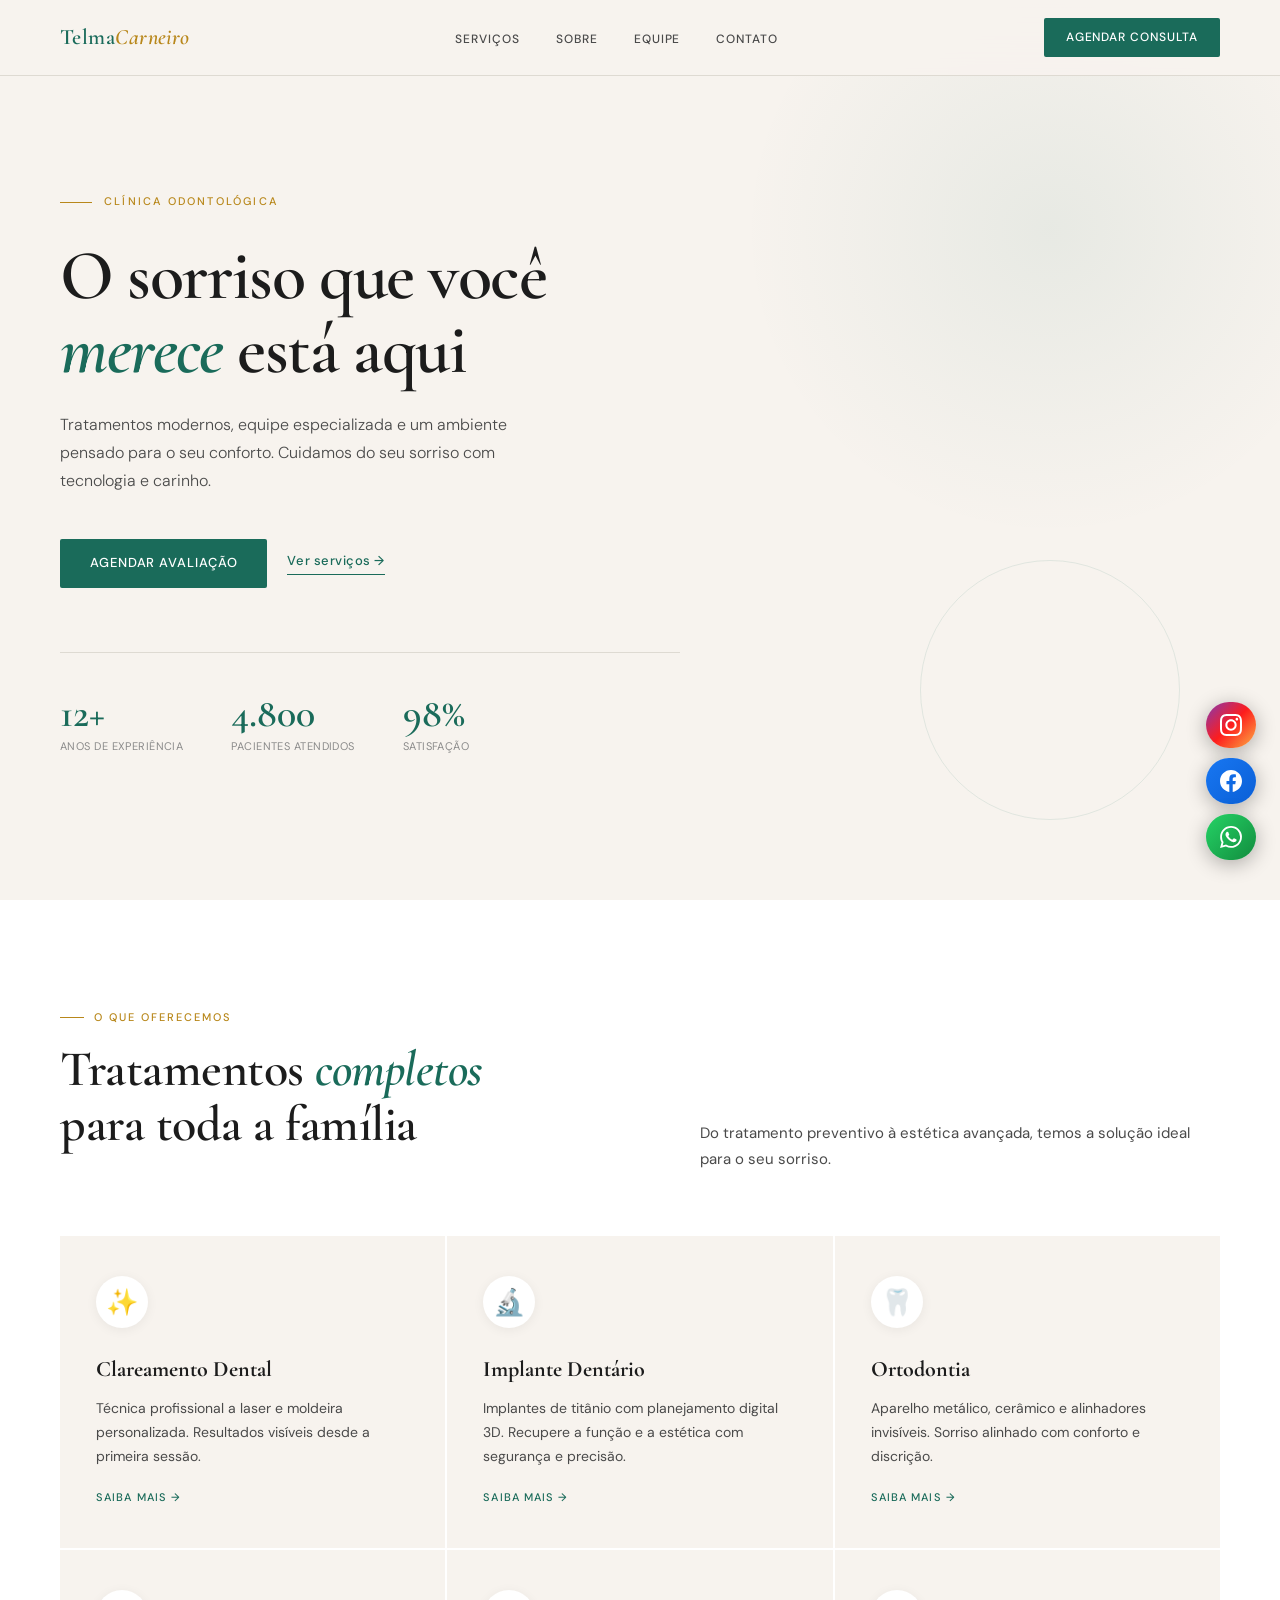
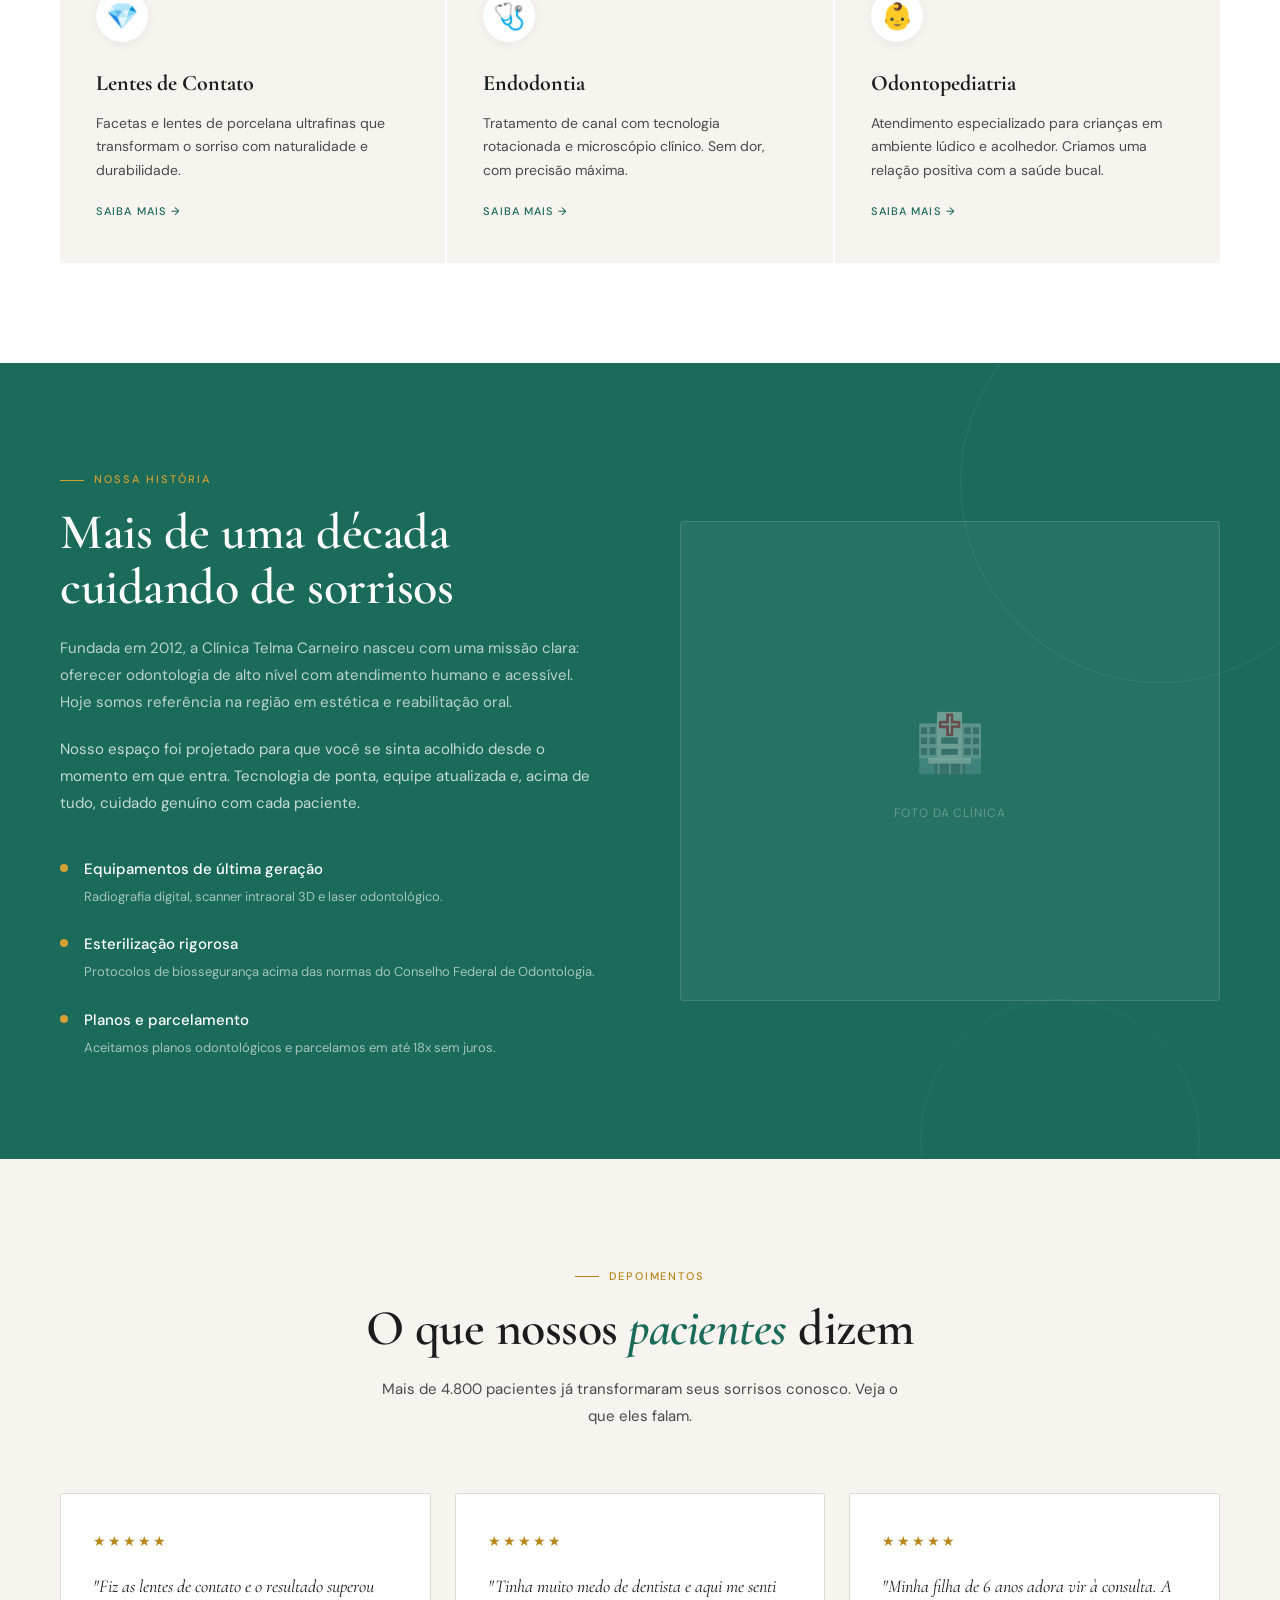
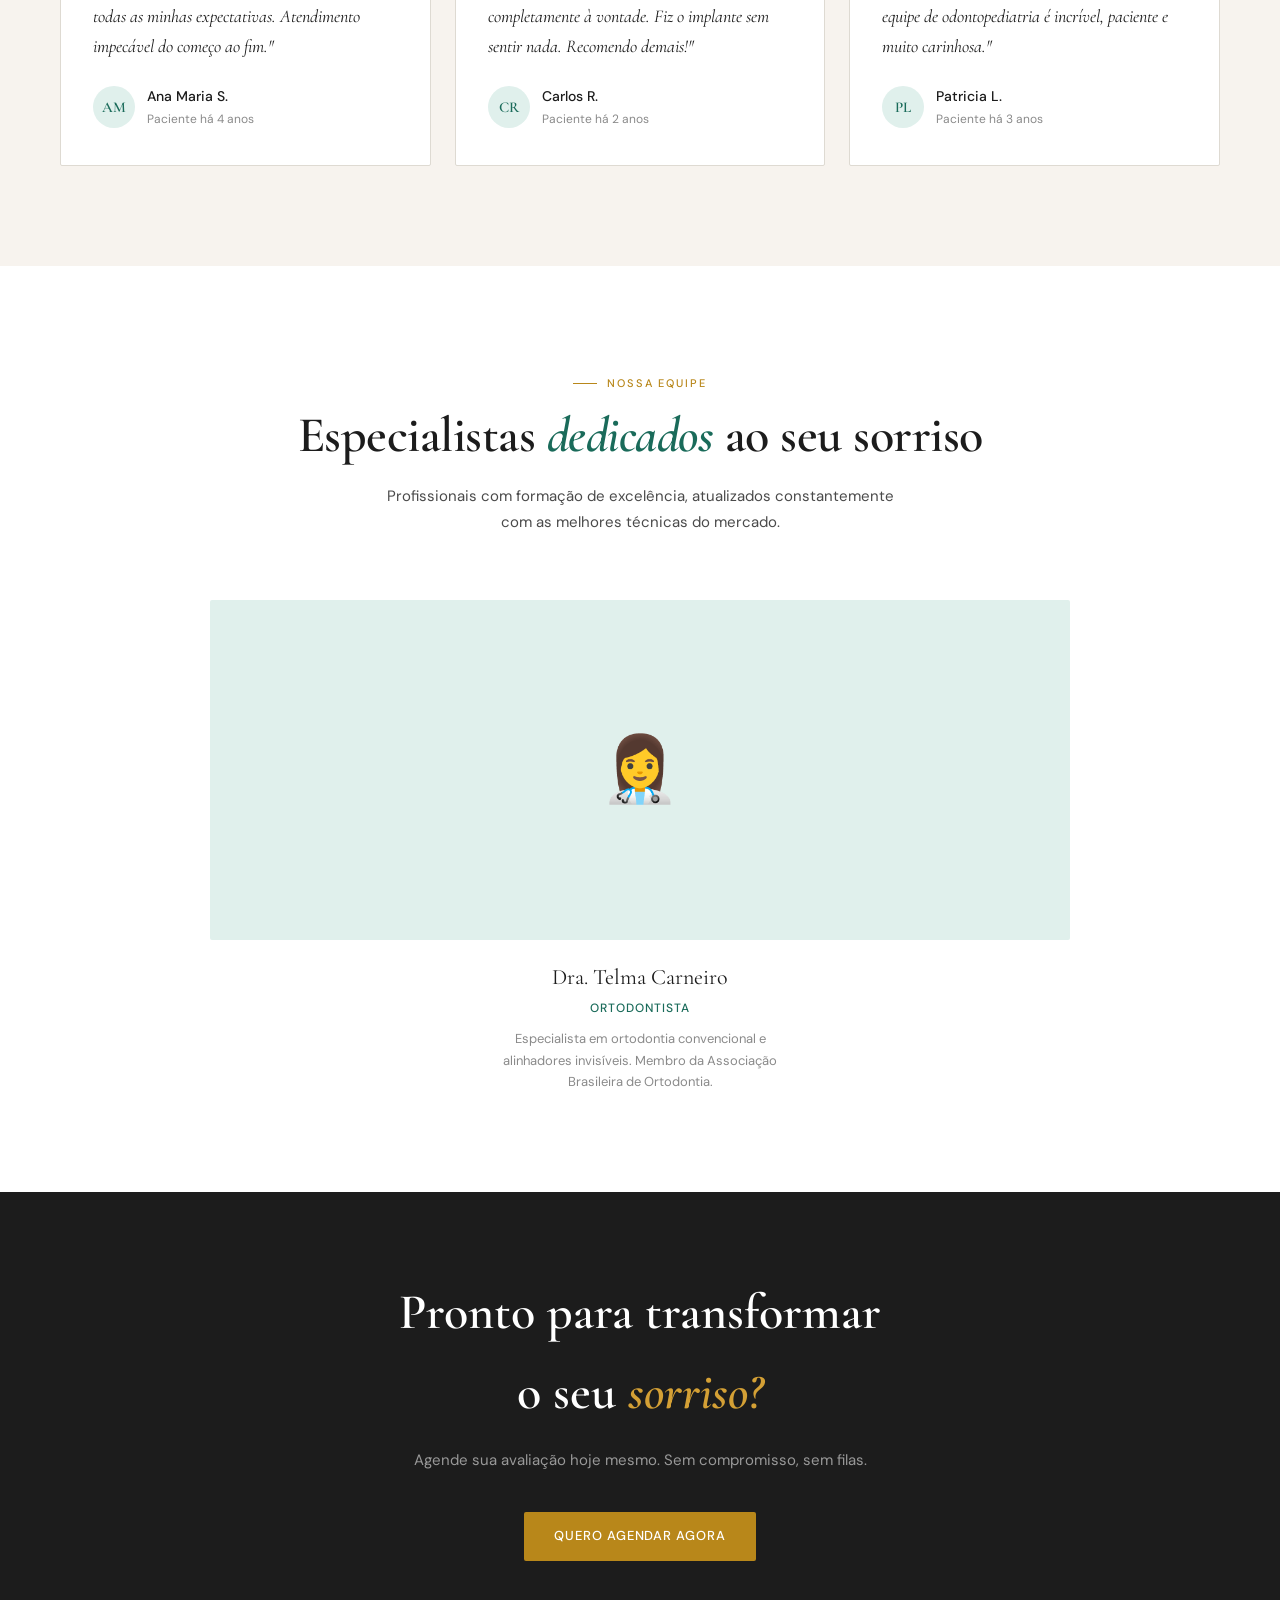
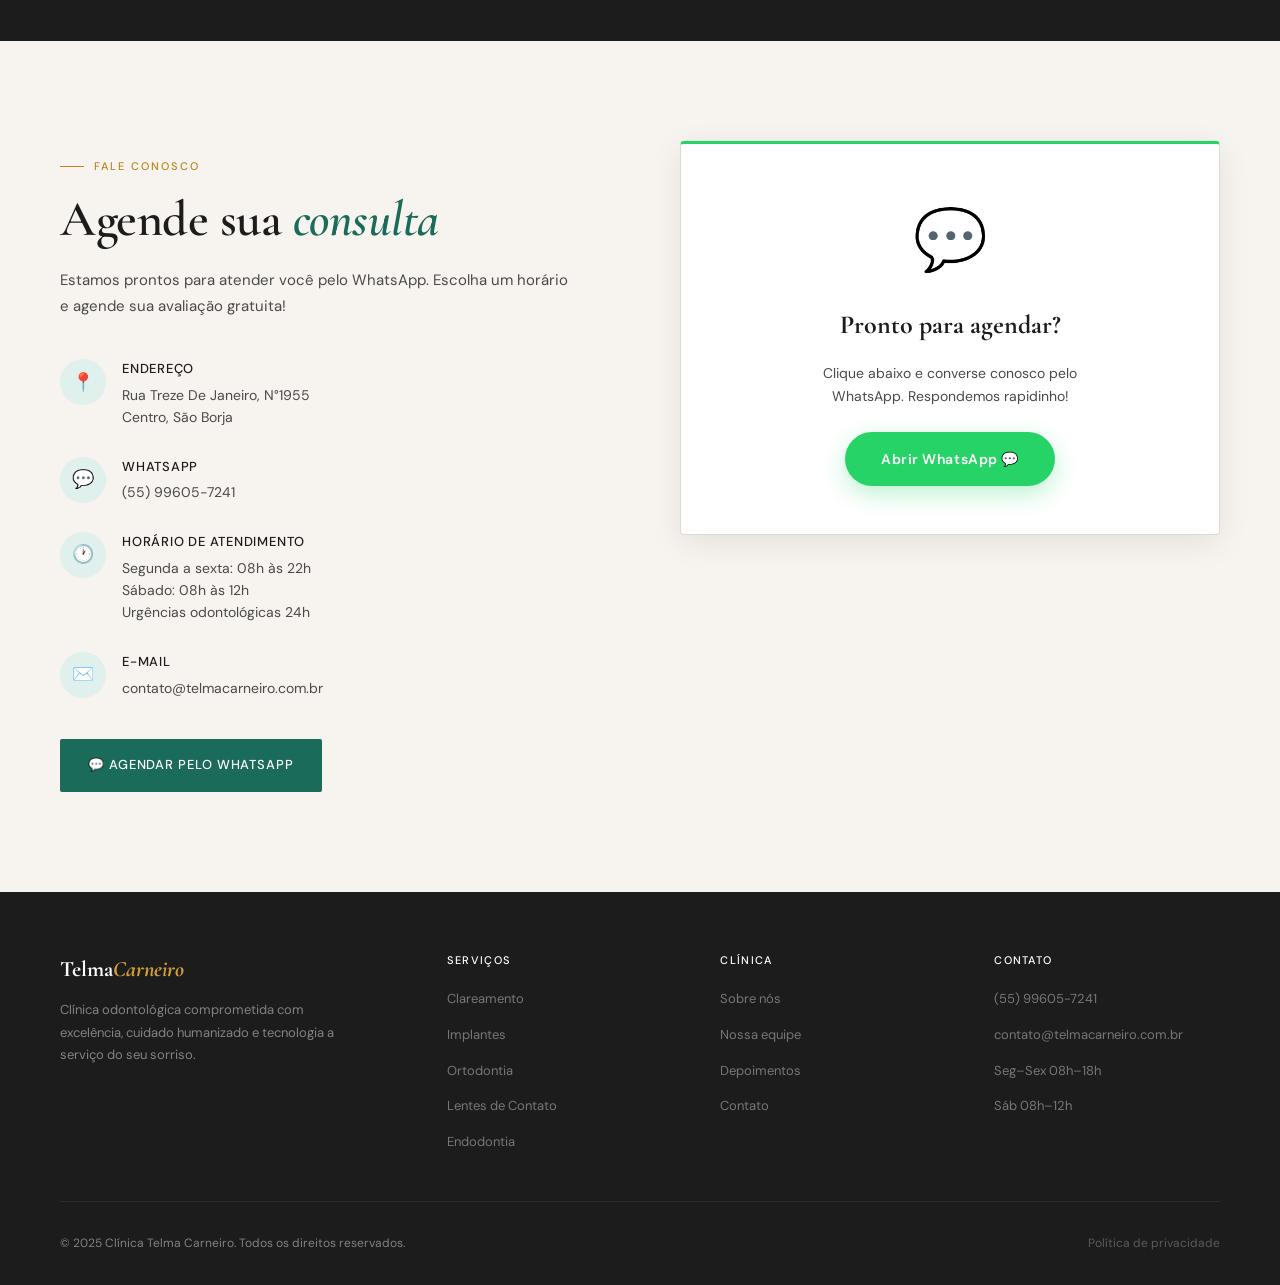
==== index.html @ c68d304e "Update index.html" ====
<!DOCTYPE html>
<html lang="pt-BR">
<head>
  <meta charset="UTF-8"/>
  <meta name="viewport" content="width=device-width, initial-scale=1.0"/>
  <meta name="description" content="Clínica Telma Carneiro | Odontologia premium com tecnologia de ponta e atendimento humanizado. Implantes, ortodontia, clareamento e muito mais."/>
  <title>Clínica Telma Carneiro | Sorriso que transforma</title>

  <link rel="preconnect" href="https://fonts.googleapis.com"/>
  <link rel="preconnect" href="https://fonts.gstatic.com" crossorigin/>
  <link href="https://fonts.googleapis.com/css2?family=Cormorant+Garamond:ital,wght@0,400;0,500;0,600;1,400;1,600&family=DM+Sans:wght@300;400;500&display=swap" rel="stylesheet"/>

  <link rel="stylesheet" href="style.css"/>
</head>
<body>

  <!-- ========================================================
     NAVEGAÇÃO
     ======================================================== -->
  <nav>
    <a href="#inicio" class="nav-logo">Telma<span>Carneiro</span></a>

    <ul class="nav-links" id="navLinks">
      <li><a href="#servicos">Serviços</a></li>
      <li><a href="#sobre">Sobre</a></li>
      <li><a href="#equipe">Equipe</a></li>
      <li><a href="#contato">Contato</a></li>
    </ul>

    <a href="#contato" class="nav-cta">Agendar consulta</a>
    <button class="menu-toggle" id="menuToggle" aria-label="Abrir menu">☰</button>
  </nav>


  <!-- ========================================================
     HERO
     ======================================================== -->
  <section class="hero" id="inicio">
    <div class="hero-content">
      <div class="hero-eyebrow">Clínica Odontológica</div>

      <h1>O sorriso que você <em>merece</em> está aqui</h1>

      <p class="hero-sub">
        Tratamentos modernos, equipe especializada e um ambiente
        pensado para o seu conforto. Cuidamos do seu sorriso com
        tecnologia e carinho.
      </p>

      <div class="hero-actions">
        <a href="https://wa.me/5555996057241?text=Olá!%20Gostaria%20de%20agendar%20uma%20avaliação%20na%20Clínica%20Telma%20Carneiro." 
           target="_blank" rel="noopener" class="btn-primary">Agendar avaliação </a>
        <a href="#servicos" class="btn-secondary">Ver serviços →</a>
      </div>

      <div class="hero-stats">
        <div>
          <div class="stat-num">12+</div>
          <div class="stat-label">Anos de experiência</div>
        </div>
        <div>
          <div class="stat-num">4.800</div>
          <div class="stat-label">Pacientes atendidos</div>
        </div>
        <div>
          <div class="stat-num">98%</div>
          <div class="stat-label">Satisfação</div>
        </div>
      </div>
    </div>
  </section>


  <!-- ========================================================
     SERVIÇOS
     ======================================================== -->
  <section class="services" id="servicos">
    <div class="services-header reveal">
      <div>
        <div class="section-eyebrow">O que oferecemos</div>
        <h2 class="section-title">
          Tratamentos <em>completos</em><br>para toda a família
        </h2>
      </div>
      <p class="section-sub">
        Do tratamento preventivo à estética avançada, temos a
        solução ideal para o seu sorriso.
      </p>
    </div>

    <div class="services-grid">

      <div class="service-card reveal">
        <div class="service-icon">✨</div>
        <h3>Clareamento Dental</h3>
        <p>Técnica profissional a laser e moldeira personalizada. Resultados visíveis desde a primeira sessão.</p>
        <a href="https://wa.me/5555996057241?text=Olá!%20Tenho%20interesse%20em%20clareamento%20dental." target="_blank" rel="noopener" class="service-link">Saiba mais →</a>
      </div>

      <div class="service-card reveal reveal-delay-1">
        <div class="service-icon">🔬</div>
        <h3>Implante Dentário</h3>
        <p>Implantes de titânio com planejamento digital 3D. Recupere a função e a estética com segurança e precisão.</p>
        <a href="https://wa.me/5555996057241?text=Olá!%20Gostaria%20de%20informações%20sobre%20implantes%20dentários." target="_blank" rel="noopener" class="service-link">Saiba mais →</a>
      </div>

      <div class="service-card reveal reveal-delay-2">
        <div class="service-icon">🦷</div>
        <h3>Ortodontia</h3>
        <p>Aparelho metálico, cerâmico e alinhadores invisíveis. Sorriso alinhado com conforto e discrição.</p>
        <a href="https://wa.me/5555996057241?text=Olá!%20Quero%20saber%20mais%20sobre%20ortodontia." target="_blank" rel="noopener" class="service-link">Saiba mais →</a>
      </div>

      <div class="service-card reveal">
        <div class="service-icon">💎</div>
        <h3>Lentes de Contato</h3>
        <p>Facetas e lentes de porcelana ultrafinas que transformam o sorriso com naturalidade e durabilidade.</p>
        <a href="https://wa.me/5555996057241?text=Olá!%20Gostaria%20de%20informações%20sobre%20lentes%20de%20contato%20dental." target="_blank" rel="noopener" class="service-link">Saiba mais →</a>
      </div>

      <div class="service-card reveal reveal-delay-1">
        <div class="service-icon">🩺</div>
        <h3>Endodontia</h3>
        <p>Tratamento de canal com tecnologia rotacionada e microscópio clínico. Sem dor, com precisão máxima.</p>
        <a href="https://wa.me/5555996057241?text=Olá!%20Preciso%20de%20informações%20sobre%20tratamento%20de%20canal." target="_blank" rel="noopener" class="service-link">Saiba mais →</a>
      </div>

      <div class="service-card reveal reveal-delay-2">
        <div class="service-icon">👶</div>
        <h3>Odontopediatria</h3>
        <p>Atendimento especializado para crianças em ambiente lúdico e acolhedor. Criamos uma relação positiva com a saúde bucal.</p>
        <a href="https://wa.me/5555996057241?text=Olá!%20Tenho%20interesse%20em%20atendimento%20odontopediátrico." target="_blank" rel="noopener" class="service-link">Saiba mais →</a>
      </div>

    </div>
  </section>


  <!-- ========================================================
     SOBRE
     ======================================================== -->
  <section class="about" id="sobre">
    <div class="about-inner">

      <div class="about-text reveal">
        <div class="section-eyebrow">Nossa história</div>
        <h2 class="section-title">
          Mais de uma década cuidando de sorrisos
        </h2>
        <p class="section-sub">
          Fundada em 2012, a Clínica Telma Carneiro nasceu com uma missão clara:
          oferecer odontologia de alto nível com atendimento humano e acessível.
          Hoje somos referência na região em estética e reabilitação oral.
        </p>
        <p>
          Nosso espaço foi projetado para que você se sinta acolhido desde
          o momento em que entra. Tecnologia de ponta, equipe atualizada e,
          acima de tudo, cuidado genuíno com cada paciente.
        </p>

        <div class="about-features">
          <div class="about-feature">
            <div class="feature-dot"></div>
            <div class="feature-text">
              <h4>Equipamentos de última geração</h4>
              <p>Radiografia digital, scanner intraoral 3D e laser odontológico.</p>
            </div>
          </div>
          <div class="about-feature">
            <div class="feature-dot"></div>
            <div class="feature-text">
              <h4>Esterilização rigorosa</h4>
              <p>Protocolos de biossegurança acima das normas do Conselho Federal de Odontologia.</p>
            </div>
          </div>
          <div class="about-feature">
            <div class="feature-dot"></div>
            <div class="feature-text">
              <h4>Planos e parcelamento</h4>
              <p>Aceitamos planos odontológicos e parcelamos em até 18x sem juros.</p>
            </div>
          </div>
        </div>
      </div>

      <div class="about-image-area reveal reveal-delay-1">
        <div class="img-ph">🏥</div>
        <p>Foto da clínica</p>
      </div>

    </div>
  </section>


  <!-- ========================================================
     DEPOIMENTOS
     ======================================================== -->
  <section class="testimonials" id="depoimentos">
    <div class="testimonials-header reveal">
      <div class="section-eyebrow">Depoimentos</div>
      <h2 class="section-title">O que nossos <em>pacientes</em> dizem</h2>
      <p class="section-sub">
        Mais de 4.800 pacientes já transformaram seus sorrisos conosco.
        Veja o que eles falam.
      </p>
    </div>

    <div class="test-grid">

      <div class="test-card reveal">
        <div class="test-stars">★★★★★</div>
        <p class="test-text">
          "Fiz as lentes de contato e o resultado superou todas as minhas
          expectativas. Atendimento impecável do começo ao fim."
        </p>
        <div class="test-author">
          <div class="author-avatar">AM</div>
          <div>
            <div class="author-name">Ana Maria S.</div>
            <div class="author-role">Paciente há 4 anos</div>
          </div>
        </div>
      </div>

      <div class="test-card reveal reveal-delay-1">
        <div class="test-stars">★★★★★</div>
        <p class="test-text">
          "Tinha muito medo de dentista e aqui me senti completamente à
          vontade. Fiz o implante sem sentir nada. Recomendo demais!"
        </p>
        <div class="test-author">
          <div class="author-avatar">CR</div>
          <div>
            <div class="author-name">Carlos R.</div>
            <div class="author-role">Paciente há 2 anos</div>
          </div>
        </div>
      </div>

      <div class="test-card reveal reveal-delay-2">
        <div class="test-stars">★★★★★</div>
        <p class="test-text">
          "Minha filha de 6 anos adora vir à consulta. A equipe de
          odontopediatria é incrível, paciente e muito carinhosa."
        </p>
        <div class="test-author">
          <div class="author-avatar">PL</div>
          <div>
            <div class="author-name">Patricia L.</div>
            <div class="author-role">Paciente há 3 anos</div>
          </div>
        </div>
      </div>

    </div>
  </section>


  <!-- ========================================================
     EQUIPE
     ======================================================== -->
  <section class="team" id="equipe">
    <div class="team-header reveal">
      <div class="section-eyebrow">Nossa equipe</div>
      <h2 class="section-title">
        Especialistas <em>dedicados</em> ao seu sorriso
      </h2>
      <p class="section-sub">
        Profissionais com formação de excelência, atualizados
        constantemente com as melhores técnicas do mercado.
      </p>
    </div>

    <div class="team-grid">
      <div class="team-card reveal reveal-delay-1">
        <div class="team-photo">
          👩‍⚕️
          <div class="team-photo-overlay"></div>
        </div>
        <div class="team-name">Dra. Telma Carneiro</div>
        <div class="team-role">Ortodontista</div>
        <p class="team-bio">
          Especialista em ortodontia convencional e alinhadores invisíveis.
          Membro da Associação Brasileira de Ortodontia.
        </p>
      </div>
    </div>
  </section>


  <!-- ========================================================
     FAIXA CTA
     ======================================================== -->
  <div class="cta-band reveal">
    <h2>Pronto para transformar<br>o seu <em>sorriso?</em></h2>
    <p>Agende sua avaliação hoje mesmo. Sem compromisso, sem filas.</p>
    <a href="https://wa.me/5555996057241?text=Olá!%20Gostaria%20de%20agendar%20uma%20avaliação%20na%20Clínica%20Telma%20Carneiro." 
       target="_blank" rel="noopener" class="btn-primary">Quero agendar agora</a>
  </div>


  <!-- ========================================================
     CONTATO
     ======================================================== -->
  <section class="contact" id="contato">
    <div class="contact-inner">

      <div class="contact-info reveal">
        <div class="section-eyebrow">Fale conosco</div>
        <h2 class="section-title">Agende sua <em>consulta</em></h2>
        <p class="section-sub">
          Estamos prontos para atender você pelo WhatsApp.
          Escolha um horário e agende sua avaliação gratuita!
        </p>

        <div class="contact-items">
          <div class="contact-item">
            <div class="contact-icon">📍</div>
            <div>
              <h4>Endereço</h4>
              <p>Rua Treze De Janeiro, N°1955<br>Centro, São Borja</p>
            </div>
          </div>
          <div class="contact-item">
            <div class="contact-icon">💬</div>
            <div>
              <h4>WhatsApp</h4>
              <p>(55) 99605-7241</p>
            </div>
          </div>
          <div class="contact-item">
            <div class="contact-icon">🕐</div>
            <div>
              <h4>Horário de atendimento</h4>
              <p>Segunda a sexta: 08h às 22h<br>Sábado: 08h às 12h <br>Urgências odontológicas 24h</p>
            </div>
          </div>
          <div class="contact-item">
            <div class="contact-icon">✉️</div>
            <div>
              <h4>E-mail</h4>
              <p>contato@telmacarneiro.com.br</p>
            </div>
          </div>
        </div>

        <div class="contact-cta">
          <a href="https://wa.me/5555996057241?text=Olá!%20Gostaria%20de%20agendar%20uma%20avaliação%20na%20Clínica%20Telma%20Carneiro." 
             target="_blank" 
             rel="noopener" 
             class="btn-primary">
            💬 Agendar pelo WhatsApp
          </a>
        </div>
      </div>

      <!-- Caixa WhatsApp -->
      <div class="contact-whatsapp reveal reveal-delay-1">
        <div class="whatsapp-box">
          <div class="whatsapp-icon">💬</div>
          <h3>Pronto para agendar?</h3>
          <p>Clique abaixo e converse conosco pelo WhatsApp. Respondemos rapidinho!</p>
          <a href="https://wa.me/5555996057241?text=Olá!%20Gostaria%20de%20agendar%20uma%20avaliação%20na%20Clínica%20Telma%20Carneiro." 
             target="_blank" 
             rel="noopener"
             class="btn-whatsapp">
            Abrir WhatsApp 💬
          </a>
        </div>
      </div>

    </div>
  </section>


  <!-- ========================================================
     FOOTER
     ======================================================== -->
  <footer>
    <div class="footer-top">
      <div class="footer-brand">
        <h3>Telma<span>Carneiro</span></h3>
        <p>
          Clínica odontológica comprometida com excelência, cuidado
          humanizado e tecnologia a serviço do seu sorriso.
        </p>
      </div>

      <div class="footer-col">
        <h4>Serviços</h4>
        <ul>
          <li><a href="#servicos">Clareamento</a></li>
          <li><a href="#servicos">Implantes</a></li>
          <li><a href="#servicos">Ortodontia</a></li>
          <li><a href="#servicos">Lentes de Contato</a></li>
          <li><a href="#servicos">Endodontia</a></li>
        </ul>
      </div>

      <div class="footer-col">
        <h4>Clínica</h4>
        <ul>
          <li><a href="#sobre">Sobre nós</a></li>
          <li><a href="#equipe">Nossa equipe</a></li>
          <li><a href="#depoimentos">Depoimentos</a></li>
          <li><a href="#contato">Contato</a></li>
        </ul>
      </div>

      <div class="footer-col">
        <h4>Contato</h4>
        <ul>
          <li><a href="tel:5555996057241">(55) 99605-7241</a></li>
          <li><a href="mailto:contato@telmacarneiro.com.br">contato@telmacarneiro.com.br</a></li>
          <li><a href="#contato">Seg–Sex 08h–18h</a></li>
          <li><a href="#contato">Sáb 08h–12h</a></li>
        </ul>
      </div>
    </div>

    <div class="footer-bottom">
      <span>© 2025 Clínica Telma Carneiro. Todos os direitos reservados.</span>
      <a href="privacidade.html">Política de privacidade</a>
    </div>
  </footer>


  <!-- ========================================================
     MENU FLUTUANTE REDES SOCIAIS
     ======================================================== -->
  <div class="social-float" role="navigation" aria-label="Redes sociais">

    <a href="https://www.instagram.com/telmacarneirodentista?utm_source=ig_web_button_share_sheet&igsh=ZDNlZDc0MzIxNw%3D%3D" target="_blank" rel="noopener noreferrer"
       class="social-btn social-instagram" title="Instagram" aria-label="Instagram da Clínica Telma Carneiro">
      <svg xmlns="http://www.w3.org/2000/svg" viewBox="0 0 24 24" fill="currentColor" width="22" height="22">
        <path d="M12 2.163c3.204 0 3.584.012 4.85.07 3.252.148 4.771 1.691 4.919 4.919.058 1.265.069 1.645.069 4.849 0 3.205-.012 3.584-.069 4.849-.149 3.225-1.664 4.771-4.919 4.919-1.266.058-1.644.07-4.85.07-3.204 0-3.584-.012-4.849-.07-3.26-.149-4.771-1.699-4.919-4.92-.058-1.265-.07-1.644-.07-4.849 0-3.204.013-3.583.07-4.849.149-3.227 1.664-4.771 4.919-4.919 1.266-.057 1.645-.069 4.849-.069zm0-2.163c-3.259 0-3.667.014-4.947.072-4.358.2-6.78 2.618-6.98 6.98-.059 1.281-.073 1.689-.073 4.948 0 3.259.014 3.668.072 4.948.2 4.358 2.618 6.78 6.98 6.98 1.281.058 1.689.072 4.948.072 3.259 0 3.668-.014 4.948-.072 4.354-.2 6.782-2.618 6.979-6.98.059-1.28.073-1.689.073-4.948 0-3.259-.014-3.667-.072-4.947-.196-4.354-2.617-6.78-6.979-6.98-1.281-.059-1.69-.073-4.949-.073zm0 5.838c-3.403 0-6.162 2.759-6.162 6.162s2.759 6.163 6.162 6.163 6.162-2.759 6.162-6.163c0-3.403-2.759-6.162-6.162-6.162zm0 10.162c-2.209 0-4-1.79-4-4 0-2.209 1.791-4 4-4s4 1.791 4 4c0 2.21-1.791 4-4 4zm6.406-11.845c-.796 0-1.441.645-1.441 1.44s.645 1.44 1.441 1.44c.795 0 1.439-.645 1.439-1.44s-.644-1.44-1.439-1.44z"/>
      </svg>
      <span class="social-label">Instagram</span>
    </a>

    <a href="https://www.facebook.com/TelmaCarneiro" target="_blank" rel="noopener noreferrer"
       class="social-btn social-facebook" title="Facebook" aria-label="Facebook da Clínica Telma Carneiro">
      <svg xmlns="http://www.w3.org/2000/svg" viewBox="0 0 24 24" fill="currentColor" width="22" height="22">
        <path d="M24 12.073c0-6.627-5.373-12-12-12s-12 5.373-12 12c0 5.99 4.388 10.954 10.125 11.854v-8.385H7.078v-3.47h3.047V9.43c0-3.007 1.792-4.669 4.533-4.669 1.312 0 2.686.235 2.686.235v2.953H15.83c-1.491 0-1.956.925-1.956 1.874v2.25h3.328l-.532 3.47h-2.796v8.385C19.612 23.027 24 18.062 24 12.073z"/>
      </svg>
      <span class="social-label">Facebook</span>
    </a>

    <a href="https://wa.me/5555996057241" target="_blank" rel="noopener noreferrer"
       class="social-btn social-whatsapp" title="WhatsApp" aria-label="WhatsApp da Clínica Telma Carneiro">
      <svg xmlns="http://www.w3.org/2000/svg" viewBox="0 0 24 24" fill="currentColor" width="22" height="22">
        <path d="M17.472 14.382c-.297-.149-1.758-.867-2.03-.967-.273-.099-.471-.148-.67.15-.197.297-.767.966-.94 1.164-.173.199-.347.223-.644.075-.297-.15-1.255-.463-2.39-1.475-.883-.788-1.48-1.761-1.653-2.059-.173-.297-.018-.458.13-.606.134-.133.298-.347.446-.52.149-.174.198-.298.298-.497.099-.198.05-.371-.025-.52-.075-.149-.669-1.612-.916-2.207-.242-.579-.487-.5-.669-.51-.173-.008-.371-.01-.57-.01-.198 0-.52.074-.792.372-.272.297-1.04 1.016-1.04 2.479 0 1.462 1.065 2.875 1.213 3.074.149.198 2.096 3.2 5.077 4.487.709.306 1.262.489 1.694.625.712.227 1.36.195 1.871.118.571-.085 1.758-.719 2.006-1.413.248-.694.248-1.289.173-1.413-.074-.124-.272-.198-.57-.347m-5.421 7.403h-.004a9.87 9.87 0 01-5.031-1.378l-.361-.214-3.741.982.998-3.648-.235-.374a9.86 9.86 0 01-1.51-5.26c.001-5.45 4.436-9.884 9.888-9.884 2.64 0 5.122 1.03 6.988 2.898a9.825 9.825 0 012.893 6.994c-.003 5.45-4.437 9.884-9.885 9.884m8.413-18.297A11.815 11.815 0 0012.05 0C5.495 0 .16 5.335.157 11.892c0 2.096.547 4.142 1.588 5.945L.057 24l6.305-1.654a11.882 11.882 0 005.683 1.448h.005c6.554 0 11.89-5.335 11.893-11.893a11.821 11.821 0 00-3.48-8.413z"/>
      </svg>
      <span class="social-label">WhatsApp</span>
    </a>

  </div>

  <script src="main.js"></script>

</body>
</html>
---- style.css ----
/* ============================================================
   CLÍNICA Telma Carneiro — style.css
   Versão: 2.0 (corrigida e aprimorada)
   ============================================================ */

/* ------------------------------------------------------------
   1. RESET & VARIÁVEIS
   ------------------------------------------------------------ */
*, *::before, *::after {
  box-sizing: border-box;
  margin: 0;
  padding: 0;
}

:root {
  --teal:        #1A6B5A;
  --teal-light:  #2A8A74;
  --teal-pale:   #e0f0ec;
  --teal-dark:   #134d40;

  --gold:        #b8871a;
  --gold-light:  #d4a035;

  --cream:       #f7f3ee;
  --cream-dark:  #ede8e0;
  --white:       #ffffff;
  --ink:         #1C1C1C;
  --ink-soft:    #4A4A4A;
  --ink-muted:   #8A8A8A;
  --border:      #dedad2;

  --serif: 'Cormorant Garamond', Georgia, serif;
  --sans:  'DM Sans', 'Helvetica Neue', sans-serif;

  --shadow-sm: 0 2px 12px rgba(0,0,0,0.06);
  --shadow-md: 0 8px 32px rgba(0,0,0,0.08);
  --shadow-lg: 0 20px 60px rgba(0,0,0,0.10);
}

html { scroll-behavior: smooth; }

body {
  font-family: var(--sans);
  background: var(--cream);
  color: var(--ink);
  line-height: 1.6;
  overflow-x: hidden;
}

/* ------------------------------------------------------------
   2. UTILITÁRIOS
   ------------------------------------------------------------ */
.section-eyebrow {
  display: inline-flex;
  align-items: center;
  gap: 10px;
  font-size: 11px;
  font-weight: 500;
  letter-spacing: 0.18em;
  text-transform: uppercase;
  color: var(--gold);
  margin-bottom: 16px;
}

.section-eyebrow::before {
  content: '';
  width: 24px;
  height: 1px;
  background: var(--gold);
  flex-shrink: 0;
}

.section-title {
  font-family: var(--serif);
  font-size: clamp(30px, 4vw, 50px);
  font-weight: 600;
  line-height: 1.1;
  color: var(--ink);
  letter-spacing: -0.01em;
  margin-bottom: 20px;
}

.section-title em {
  color: var(--teal);
  font-style: italic;
}

.section-sub {
  font-size: 15px;
  color: var(--ink-soft);
  max-width: 520px;
  line-height: 1.75;
}

/* Botões */
.btn-primary {
  background: var(--teal);
  color: var(--white);
  font-size: 13px;
  font-weight: 500;
  letter-spacing: 0.07em;
  text-transform: uppercase;
  padding: 14px 30px;
  border-radius: 2px;
  text-decoration: none;
  display: inline-block;
  transition: background .2s, transform .15s, box-shadow .2s;
}

.btn-primary:hover {
  background: var(--teal-light);
  transform: translateY(-2px);
  box-shadow: 0 6px 20px rgba(26,107,90,0.25);
}

.btn-secondary {
  font-size: 13px;
  font-weight: 500;
  color: var(--teal);
  text-decoration: none;
  letter-spacing: 0.04em;
  display: inline-flex;
  align-items: center;
  gap: 6px;
  border-bottom: 1px solid var(--teal);
  padding-bottom: 2px;
  transition: opacity .2s, gap .2s;
}

.btn-secondary:hover { opacity: .7; gap: 10px; }

/* Animações de entrada */
.reveal {
  opacity: 0;
  transform: translateY(28px);
  transition: opacity .65s ease, transform .65s ease;
}

.reveal.visible {
  opacity: 1;
  transform: none;
}

.reveal-delay-1 { transition-delay: .12s; }
.reveal-delay-2 { transition-delay: .24s; }
.reveal-delay-3 { transition-delay: .36s; }

section { padding: 100px 60px; }

/* ------------------------------------------------------------
   3. NAVEGAÇÃO
   ------------------------------------------------------------ */
nav {
  position: fixed;
  top: 0; left: 0; right: 0;
  z-index: 100;
  display: flex;
  align-items: center;
  justify-content: space-between;
  padding: 18px 60px;
  background: rgba(247, 243, 238, 0.94);
  backdrop-filter: blur(16px);
  -webkit-backdrop-filter: blur(16px);
  border-bottom: 1px solid var(--border);
  transition: padding .3s, box-shadow .3s;
}

.nav-logo {
  font-family: var(--serif);
  font-size: 22px;
  font-weight: 600;
  color: var(--teal);
  letter-spacing: 0.02em;
  text-decoration: none;
  flex-shrink: 0;
}

.nav-logo span {
  color: var(--gold);
  font-style: italic;
}

.nav-links {
  display: flex;
  gap: 36px;
  list-style: none;
}

.nav-links a {
  font-size: 12px;
  font-weight: 500;
  letter-spacing: 0.08em;
  color: var(--ink-soft);
  text-decoration: none;
  text-transform: uppercase;
  transition: color .2s;
  position: relative;
}

.nav-links a::after {
  content: '';
  position: absolute;
  bottom: -4px; left: 0; right: 0;
  height: 1px;
  background: var(--teal);
  transform: scaleX(0);
  transition: transform .25s;
}

.nav-links a:hover { color: var(--teal); }
.nav-links a:hover::after { transform: scaleX(1); }

.nav-cta {
  background: var(--teal);
  color: var(--white);
  font-family: var(--sans);
  font-size: 12px;
  font-weight: 500;
  letter-spacing: 0.08em;
  text-transform: uppercase;
  text-decoration: none;
  padding: 10px 22px;
  border-radius: 2px;
  transition: background .2s;
  flex-shrink: 0;
}

.nav-cta:hover { background: var(--teal-light); }

.menu-toggle {
  display: none;
  background: none;
  border: none;
  font-size: 24px;
  cursor: pointer;
  color: var(--ink);
  padding: 4px;
  line-height: 1;
}

/* ------------------------------------------------------------
   4. HERO
   ------------------------------------------------------------ */
.hero {
  min-height: 100vh;
  display: flex;
  align-items: center;
  padding: 130px 60px 90px;
  background: var(--cream);
  position: relative;
  overflow: hidden;
}

/* Círculos decorativos */
.hero::before {
  content: '';
  position: absolute;
  right: -80px; top: -80px;
  width: 620px; height: 620px;
  border-radius: 50%;
  background: radial-gradient(circle, rgba(26,107,90,0.07) 0%, transparent 70%);
  pointer-events: none;
}

.hero::after {
  content: '';
  position: absolute;
  right: 100px; bottom: 80px;
  width: 260px; height: 260px;
  border-radius: 50%;
  border: 1px solid rgba(26,107,90,0.10);
  pointer-events: none;
}

.hero-content {
  max-width: 620px;
  position: relative;
  z-index: 1;
}

.hero-eyebrow {
  display: inline-flex;
  align-items: center;
  gap: 12px;
  font-size: 11px;
  font-weight: 500;
  letter-spacing: 0.2em;
  text-transform: uppercase;
  color: var(--gold);
  margin-bottom: 28px;
}

.hero-eyebrow::before {
  content: '';
  width: 32px;
  height: 1px;
  background: var(--gold);
  flex-shrink: 0;
}

.hero h1 {
  font-family: var(--serif);
  font-size: clamp(44px, 5.5vw, 76px);
  font-weight: 600;
  line-height: 1.05;
  color: var(--ink);
  margin-bottom: 24px;
  letter-spacing: -0.02em;
}

.hero h1 em {
  color: var(--teal);
  font-style: italic;
}

.hero-sub {
  font-size: 16px;
  font-weight: 300;
  color: var(--ink-soft);
  max-width: 460px;
  margin-bottom: 44px;
  line-height: 1.75;
}

.hero-actions {
  display: flex;
  gap: 20px;
  align-items: center;
  flex-wrap: wrap;
}

.hero-stats {
  display: flex;
  gap: 48px;
  margin-top: 64px;
  padding-top: 40px;
  border-top: 1px solid var(--border);
}

.stat-num {
  font-family: var(--serif);
  font-size: 40px;
  font-weight: 600;
  color: var(--teal);
  line-height: 1;
}

.stat-label {
  font-size: 11px;
  color: var(--ink-muted);
  margin-top: 5px;
  letter-spacing: 0.04em;
  text-transform: uppercase;
}

/* Card flutuante no hero */
.hero-card {
  position: absolute;
  right: 80px;
  top: 50%;
  transform: translateY(-50%);
  background: var(--white);
  border: 1px solid var(--border);
  border-radius: 4px;
  padding: 32px;
  width: 300px;
  box-shadow: var(--shadow-lg);
  animation: floatCard 4s ease-in-out infinite;
  z-index: 1;
}

@keyframes floatCard {
  0%, 100% { transform: translateY(-50%) translateY(0); }
  50%       { transform: translateY(-50%) translateY(-12px); }
}

.hero-card-icon {
  width: 48px;
  height: 48px;
  background: var(--teal-pale);
  border-radius: 50%;
  display: flex;
  align-items: center;
  justify-content: center;
  margin-bottom: 16px;
  font-size: 22px;
}

.hero-card h3 {
  font-family: var(--serif);
  font-size: 18px;
  color: var(--ink);
  margin-bottom: 8px;
}

.hero-card p {
  font-size: 13px;
  color: var(--ink-muted);
  line-height: 1.65;
}

.card-tag {
  display: inline-block;
  margin-top: 18px;
  font-size: 11px;
  font-weight: 500;
  letter-spacing: 0.1em;
  text-transform: uppercase;
  color: var(--teal);
  background: var(--teal-pale);
  padding: 5px 12px;
  border-radius: 2px;
}

/* ------------------------------------------------------------
   5. SERVIÇOS
   ------------------------------------------------------------ */
.services {
  background: var(--white);
}

.services-header {
  display: flex;
  justify-content: space-between;
  align-items: flex-end;
  margin-bottom: 64px;
  flex-wrap: wrap;
  gap: 24px;
}

.services-grid {
  display: grid;
  grid-template-columns: repeat(3, 1fr);
  gap: 2px;
}

.service-card {
  background: var(--cream);
  padding: 40px 36px;
  transition: background .25s;
  cursor: default;
  position: relative;
  overflow: hidden;
}

.service-card::after {
  content: '';
  position: absolute;
  bottom: 0; left: 0; right: 0;
  height: 2px;
  background: var(--teal);
  transform: scaleX(0);
  transform-origin: left;
  transition: transform .3s;
}

.service-card:hover { background: var(--teal-pale); }
.service-card:hover::after { transform: scaleX(1); }

.service-icon {
  width: 52px;
  height: 52px;
  background: var(--white);
  border-radius: 50%;
  margin-bottom: 24px;
  display: flex;
  align-items: center;
  justify-content: center;
  font-size: 26px;
  box-shadow: var(--shadow-sm);
}

.service-card h3 {
  font-family: var(--serif);
  font-size: 22px;
  color: var(--ink);
  margin-bottom: 10px;
}

.service-card p {
  font-size: 14px;
  color: var(--ink-soft);
  line-height: 1.7;
}

.service-link {
  display: inline-flex;
  align-items: center;
  gap: 6px;
  margin-top: 20px;
  font-size: 11px;
  font-weight: 500;
  letter-spacing: 0.1em;
  text-transform: uppercase;
  color: var(--teal);
  text-decoration: none;
  transition: gap .2s;
}

.service-link:hover { gap: 10px; }

/* ------------------------------------------------------------
   6. SOBRE
   ------------------------------------------------------------ */
.about {
  background: var(--teal);
  color: var(--white);
  position: relative;
  overflow: hidden;
}

.about::before {
  content: '';
  position: absolute;
  right: -80px; top: -80px;
  width: 400px; height: 400px;
  border-radius: 50%;
  border: 1px solid rgba(255,255,255,0.07);
}

.about::after {
  content: '';
  position: absolute;
  right: 80px; bottom: -120px;
  width: 280px; height: 280px;
  border-radius: 50%;
  border: 1px solid rgba(255,255,255,0.05);
}

.about-inner {
  display: grid;
  grid-template-columns: 1fr 1fr;
  gap: 80px;
  align-items: center;
  position: relative;
  z-index: 1;
}

.about .section-eyebrow        { color: var(--gold-light); }
.about .section-eyebrow::before { background: var(--gold-light); }
.about .section-title           { color: var(--white); }
.about .section-sub             { color: rgba(255,255,255,0.7); max-width: 100%; }

.about-text p {
  font-size: 15px;
  color: rgba(255,255,255,0.75);
  line-height: 1.8;
  margin-bottom: 20px;
}

.about-features {
  display: flex;
  flex-direction: column;
  gap: 24px;
  margin-top: 40px;
}

.about-feature {
  display: flex;
  gap: 16px;
  align-items: flex-start;
}

.feature-dot {
  width: 8px;
  height: 8px;
  border-radius: 50%;
  background: var(--gold-light);
  flex-shrink: 0;
  margin-top: 7px;
}

.feature-text h4 {
  font-size: 15px;
  font-weight: 500;
  color: var(--white);
  margin-bottom: 4px;
}

.feature-text p {
  font-size: 13px;
  color: rgba(255,255,255,0.6);
  margin-bottom: 0;
}

.about-image-area {
  background: rgba(255,255,255,0.06);
  border: 1px solid rgba(255,255,255,0.12);
  border-radius: 4px;
  height: 480px;
  display: flex;
  align-items: center;
  justify-content: center;
  flex-direction: column;
  gap: 16px;
}

.about-image-area .img-ph {
  font-size: 56px;
  opacity: .35;
}

.about-image-area p {
  font-size: 12px;
  color: rgba(255,255,255,0.28);
  letter-spacing: 0.08em;
  text-transform: uppercase;
}

/* ------------------------------------------------------------
   7. DEPOIMENTOS
   ------------------------------------------------------------ */
.testimonials { background: var(--cream); }

.testimonials-header {
  text-align: center;
  margin-bottom: 64px;
}

.testimonials-header .section-sub { margin: 0 auto; }

.test-grid {
  display: grid;
  grid-template-columns: repeat(3, 1fr);
  gap: 24px;
}

.test-card {
  background: var(--white);
  border: 1px solid var(--border);
  padding: 36px 32px;
  border-radius: 2px;
  transition: transform .25s, box-shadow .25s;
}

.test-card:hover {
  transform: translateY(-5px);
  box-shadow: var(--shadow-md);
}

.test-stars {
  color: var(--gold);
  font-size: 14px;
  letter-spacing: 2px;
  margin-bottom: 20px;
}

.test-text {
  font-family: var(--serif);
  font-size: 18px;
  font-style: italic;
  color: var(--ink);
  line-height: 1.65;
  margin-bottom: 24px;
}

.test-author {
  display: flex;
  align-items: center;
  gap: 12px;
}

.author-avatar {
  width: 42px;
  height: 42px;
  border-radius: 50%;
  background: var(--teal-pale);
  display: flex;
  align-items: center;
  justify-content: center;
  font-family: var(--serif);
  font-size: 15px;
  font-weight: 600;
  color: var(--teal);
  flex-shrink: 0;
}

.author-name {
  font-size: 14px;
  font-weight: 500;
  color: var(--ink);
}

.author-role {
  font-size: 12px;
  color: var(--ink-muted);
  margin-top: 2px;
}

/* ------------------------------------------------------------
   8. EQUIPE
   ------------------------------------------------------------ */
.team { background: var(--white); }

.team-header {
  text-align: center;
  margin-bottom: 64px;
}

.team-header .section-sub { margin: 0 auto; }

.team-grid {
  display: grid;
  grid-template-columns: repeat(auto-fit, minmax(260px, 1fr));
  gap: 32px;
  max-width: 860px;
  margin: 0 auto;
}

.team-card { text-align: center; }

.team-photo {
  width: 100%;
  aspect-ratio: 3/4;
  max-height: 340px;
  background: var(--teal-pale);
  border-radius: 2px;
  margin-bottom: 20px;
  display: flex;
  align-items: center;
  justify-content: center;
  font-size: 64px;
  position: relative;
  overflow: hidden;
}

.team-photo-overlay {
  position: absolute;
  inset: 0;
  background: linear-gradient(to top, rgba(26,107,90,0.45), transparent);
  opacity: 0;
  transition: opacity .3s;
}

.team-card:hover .team-photo-overlay { opacity: 1; }

.team-name {
  font-family: var(--serif);
  font-size: 22px;
  color: var(--ink);
  margin-bottom: 4px;
}

.team-role {
  font-size: 12px;
  color: var(--teal);
  font-weight: 500;
  margin-bottom: 10px;
  text-transform: uppercase;
  letter-spacing: 0.08em;
}

.team-bio {
  font-size: 13px;
  color: var(--ink-muted);
  line-height: 1.65;
  max-width: 320px;
  margin: 0 auto;
}

/* ------------------------------------------------------------
   9. FAIXA CTA
   ------------------------------------------------------------ */
.cta-band {
  background: var(--ink);
  color: var(--white);
  padding: 80px 60px;
  text-align: center;
}

.cta-band h2 {
  font-family: var(--serif);
  font-size: clamp(30px, 4vw, 50px);
  font-weight: 600;
  margin-bottom: 16px;
}

.cta-band h2 em {
  color: var(--gold-light);
  font-style: italic;
}

.cta-band p {
  font-size: 15px;
  color: rgba(255,255,255,0.55);
  margin-bottom: 40px;
}

.cta-band .btn-primary {
  background: var(--gold);
  color: var(--white);
}

.cta-band .btn-primary:hover {
  background: var(--gold-light);
  box-shadow: 0 6px 20px rgba(184,135,26,0.3);
}

/* ------------------------------------------------------------
   10. CONTATO
   ------------------------------------------------------------ */
.contact { background: var(--cream); }

.contact-inner {
  display: grid;
  grid-template-columns: 1fr 1fr;
  gap: 80px;
  align-items: start;
}

.contact-info { padding-top: 8px; }

.contact-items {
  display: flex;
  flex-direction: column;
  gap: 28px;
  margin-top: 40px;
}

.contact-item {
  display: flex;
  gap: 16px;
  align-items: flex-start;
}

.contact-icon {
  width: 46px;
  height: 46px;
  background: var(--teal-pale);
  border-radius: 50%;
  display: flex;
  align-items: center;
  justify-content: center;
  flex-shrink: 0;
  font-size: 18px;
}

.contact-item h4 {
  font-size: 13px;
  font-weight: 500;
  color: var(--ink);
  margin-bottom: 4px;
  text-transform: uppercase;
  letter-spacing: 0.06em;
}

.contact-item p {
  font-size: 14px;
  color: var(--ink-soft);
  line-height: 1.6;
}

.contact-cta { margin-top: 40px; }

.contact-cta .btn-primary {
  display: inline-flex;
  align-items: center;
  gap: 8px;
  font-size: 13px;
  padding: 16px 28px;
}

/* WhatsApp box */
.contact-whatsapp {
  background: var(--white);
  border: 1px solid var(--border);
  border-top: 3px solid #25D366;
  padding: 48px 40px;
  border-radius: 4px;
  text-align: center;
  box-shadow: var(--shadow-md);
}

.whatsapp-box {
  display: flex;
  flex-direction: column;
  align-items: center;
  gap: 16px;
}

.whatsapp-icon {
  font-size: 60px;
  animation: bounceWa 2.5s ease-in-out infinite;
}

@keyframes bounceWa {
  0%, 100% { transform: translateY(0); }
  50% { transform: translateY(-10px); }
}

.whatsapp-box h3 {
  font-family: var(--serif);
  font-size: 26px;
  color: var(--ink);
}

.whatsapp-box p {
  font-size: 14px;
  color: var(--ink-soft);
  max-width: 320px;
  line-height: 1.65;
}

.btn-whatsapp {
  background: #25D366;
  color: var(--white);
  font-size: 14px;
  font-weight: 600;
  letter-spacing: 0.04em;
  padding: 16px 36px;
  border-radius: 50px;
  text-decoration: none;
  display: inline-flex;
  align-items: center;
  gap: 8px;
  transition: all .3s;
  box-shadow: 0 8px 24px rgba(37,211,102,0.3);
  margin-top: 8px;
}

.btn-whatsapp:hover {
  background: #1db956;
  transform: translateY(-2px);
  box-shadow: 0 12px 32px rgba(37,211,102,0.4);
}

/* ------------------------------------------------------------
   11. FLOATING SOCIAL MENU
   ------------------------------------------------------------ */
.social-float {
  position: fixed;
  right: 24px;
  bottom: 40px;
  display: flex;
  flex-direction: column;
  gap: 10px;
  z-index: 900;
}

.social-btn {
  display: flex;
  align-items: center;
  gap: 10px;
  padding: 12px 14px;
  border-radius: 50px;
  text-decoration: none;
  font-family: var(--sans);
  font-size: 13px;
  font-weight: 600;
  letter-spacing: 0.3px;
  color: #fff;
  box-shadow: 0 4px 20px rgba(0,0,0,0.3);
  transition: all 0.35s cubic-bezier(0.34, 1.56, 0.64, 1);
  overflow: hidden;
  white-space: nowrap;
  max-width: 50px;
  position: relative;
}

.social-label {
  opacity: 0;
  max-width: 0;
  overflow: hidden;
  transition: opacity 0.25s ease, max-width 0.35s cubic-bezier(0.4, 0, 0.2, 1);
  pointer-events: none;
}

.social-btn:hover {
  max-width: 180px;
  transform: translateX(-6px) scale(1.04);
  box-shadow: 0 8px 28px rgba(0,0,0,0.35);
}

.social-btn:hover .social-label {
  opacity: 1;
  max-width: 120px;
}

.social-instagram {
  background: linear-gradient(135deg, #833ab4, #fd1d1d 50%, #fcb045);
}

.social-facebook {
  background: linear-gradient(135deg, #1877f2, #0a5fd6);
}

.social-whatsapp {
  background: linear-gradient(135deg, #25d366, #128c3e);
}

.social-whatsapp::before {
  content: "";
  position: absolute;
  inset: 0;
  border-radius: 50px;
  background: rgba(37,211,102,0.4);
  animation: pulse-social 2.5s ease-out infinite;
  pointer-events: none;
  z-index: -1;
}

@keyframes pulse-social {
  0% { transform: scale(1); opacity: 0.6; }
  70% { transform: scale(1.6); opacity: 0; }
  100% { transform: scale(1.6); opacity: 0; }
}

.social-btn svg {
  flex-shrink: 0;
  transition: transform 0.3s ease;
}

.social-btn:hover svg { transform: rotate(-8deg) scale(1.15); }

/* ------------------------------------------------------------
   12. FOOTER
   ------------------------------------------------------------ */
footer {
  background: var(--ink);
  color: rgba(255,255,255,0.45);
  padding: 60px 60px 32px;
}

.footer-top {
  display: grid;
  grid-template-columns: 1.5fr 1fr 1fr 1fr;
  gap: 48px;
  padding-bottom: 48px;
  border-bottom: 1px solid rgba(255,255,255,0.07);
  margin-bottom: 32px;
}

.footer-brand h3 {
  font-family: var(--serif);
  font-size: 22px;
  color: var(--white);
  margin-bottom: 12px;
}

.footer-brand h3 span {
  color: var(--gold-light);
  font-style: italic;
}

.footer-brand p {
  font-size: 13px;
  line-height: 1.75;
  max-width: 280px;
}

.footer-col h4 {
  font-size: 11px;
  font-weight: 500;
  letter-spacing: 0.12em;
  text-transform: uppercase;
  color: var(--white);
  margin-bottom: 16px;
}

.footer-col ul {
  list-style: none;
  display: flex;
  flex-direction: column;
  gap: 10px;
}

.footer-col ul a {
  font-size: 13px;
  color: rgba(255,255,255,0.4);
  text-decoration: none;
  transition: color .2s;
}

.footer-col ul a:hover { color: rgba(255,255,255,0.85); }

.footer-bottom {
  display: flex;
  justify-content: space-between;
  align-items: center;
  font-size: 12px;
}

.footer-bottom a {
  color: rgba(255,255,255,0.28);
  text-decoration: none;
  transition: color .2s;
}

.footer-bottom a:hover { color: rgba(255,255,255,0.6); }

/* ------------------------------------------------------------
   13. RESPONSIVO
   ------------------------------------------------------------ */
@media (max-width: 960px) {
  nav {
    padding: 14px 24px;
    flex-wrap: wrap;
    gap: 0;
  }

  .nav-links {
    display: none;
    width: 100%;
    flex-direction: column;
    gap: 0;
    margin-top: 0;
    border-top: 1px solid var(--border);
    padding-top: 0;
  }

  .nav-links.active {
    display: flex;
    margin-top: 12px;
  }

  .nav-links li {
    border-bottom: 1px solid var(--border);
  }

  .nav-links a {
    display: block;
    padding: 12px 0;
    font-size: 13px;
  }

  .nav-links a::after { display: none; }

  .nav-cta { display: none; }
  .menu-toggle { display: block; }

  section { padding: 72px 24px; }

  .hero {
    padding: 110px 24px 72px;
    flex-direction: column;
  }

  .hero-card { display: none; }

  .hero-stats {
    gap: 24px;
    flex-wrap: wrap;
  }

  .services-grid { grid-template-columns: 1fr; gap: 2px; }
  .test-grid { grid-template-columns: 1fr; }

  .about-inner { grid-template-columns: 1fr; gap: 48px; }
  .about-image-area { height: 260px; }

  .contact-inner { grid-template-columns: 1fr; gap: 48px; }

  .team-grid { grid-template-columns: 1fr; max-width: 360px; }

  .footer-top { grid-template-columns: 1fr 1fr; gap: 32px; }

  .cta-band { padding: 60px 24px; }
}

@media (max-width: 480px) {
  .hero-stats { gap: 20px; }
  .stat-num { font-size: 32px; }

  .footer-top { grid-template-columns: 1fr; }

  .social-float {
    right: 14px;
    bottom: 24px;
    gap: 8px;
  }

  .social-btn {
    padding: 10px 12px;
    max-width: 46px;
  }

  .social-btn:hover { max-width: 160px; }
  .social-btn svg { width: 20px; height: 20px; }

  .contact-whatsapp { padding: 36px 24px; }
  .services-header { flex-direction: column; }
}
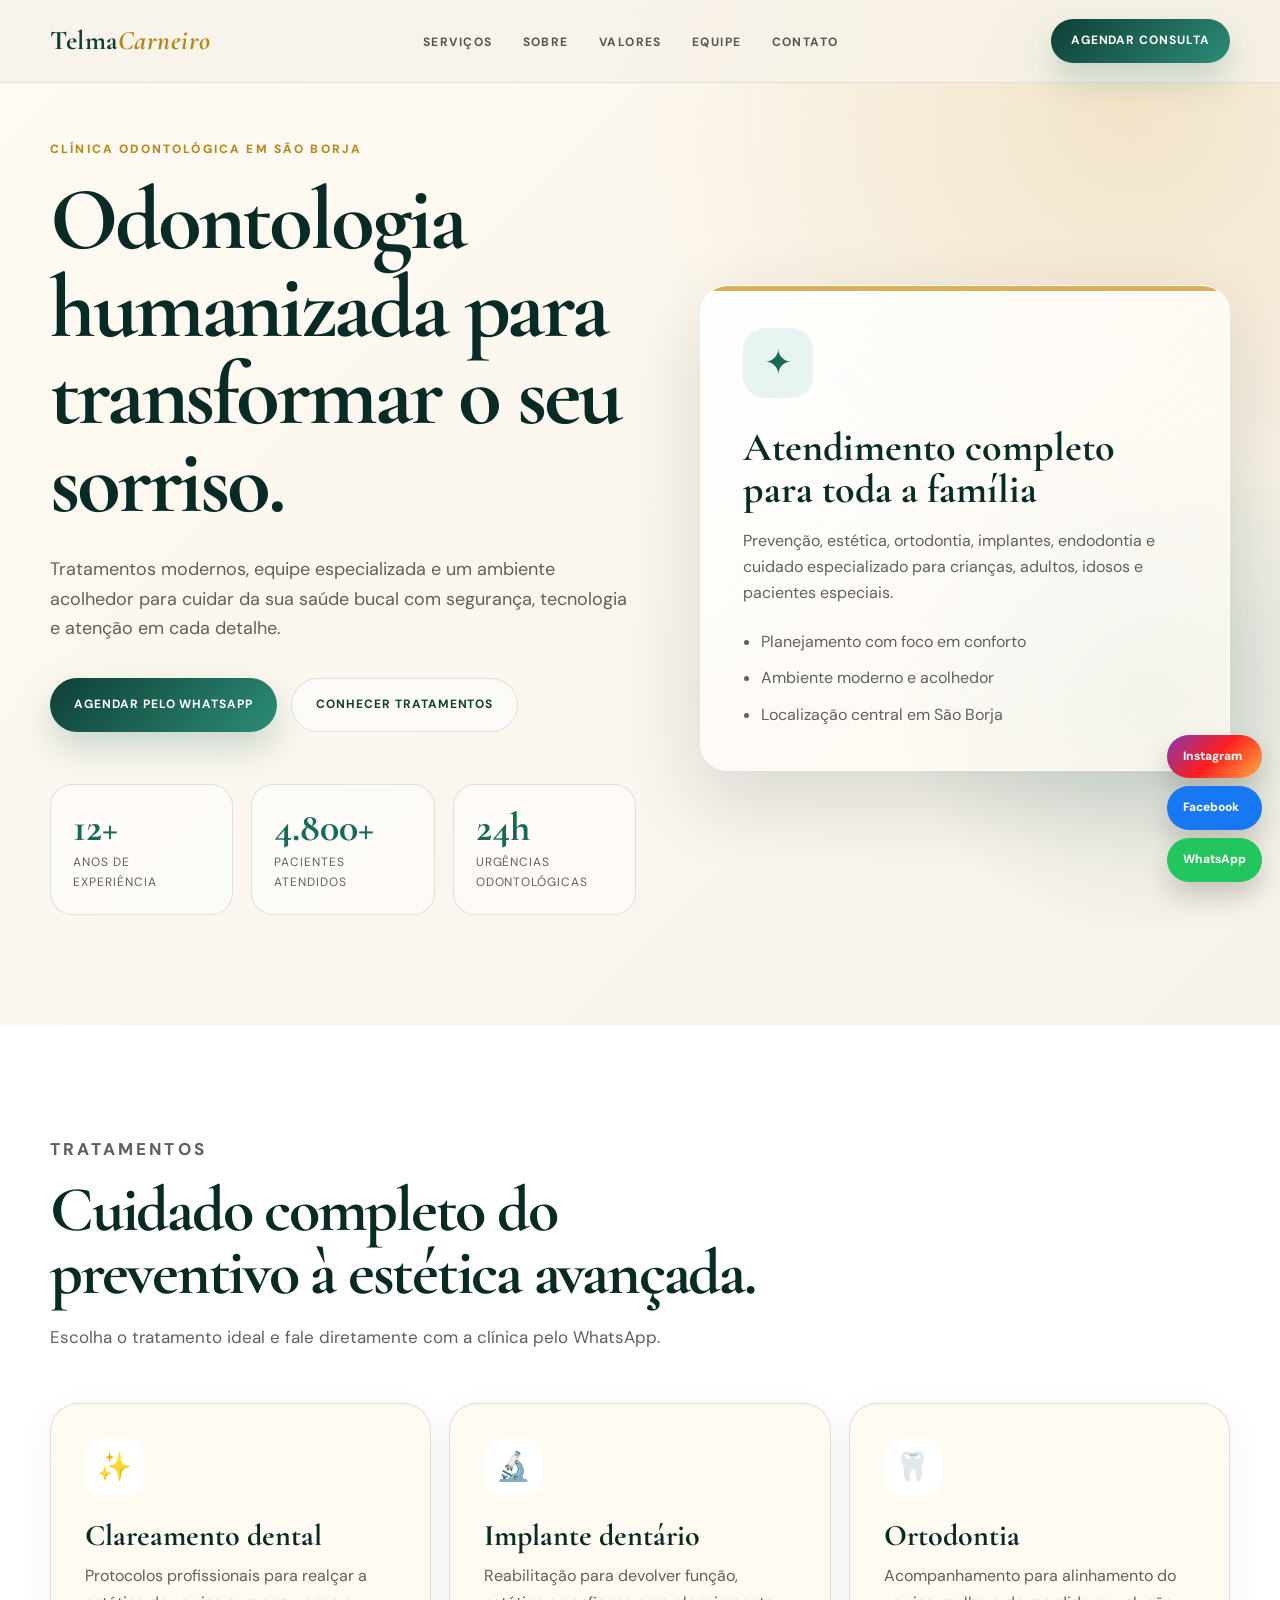
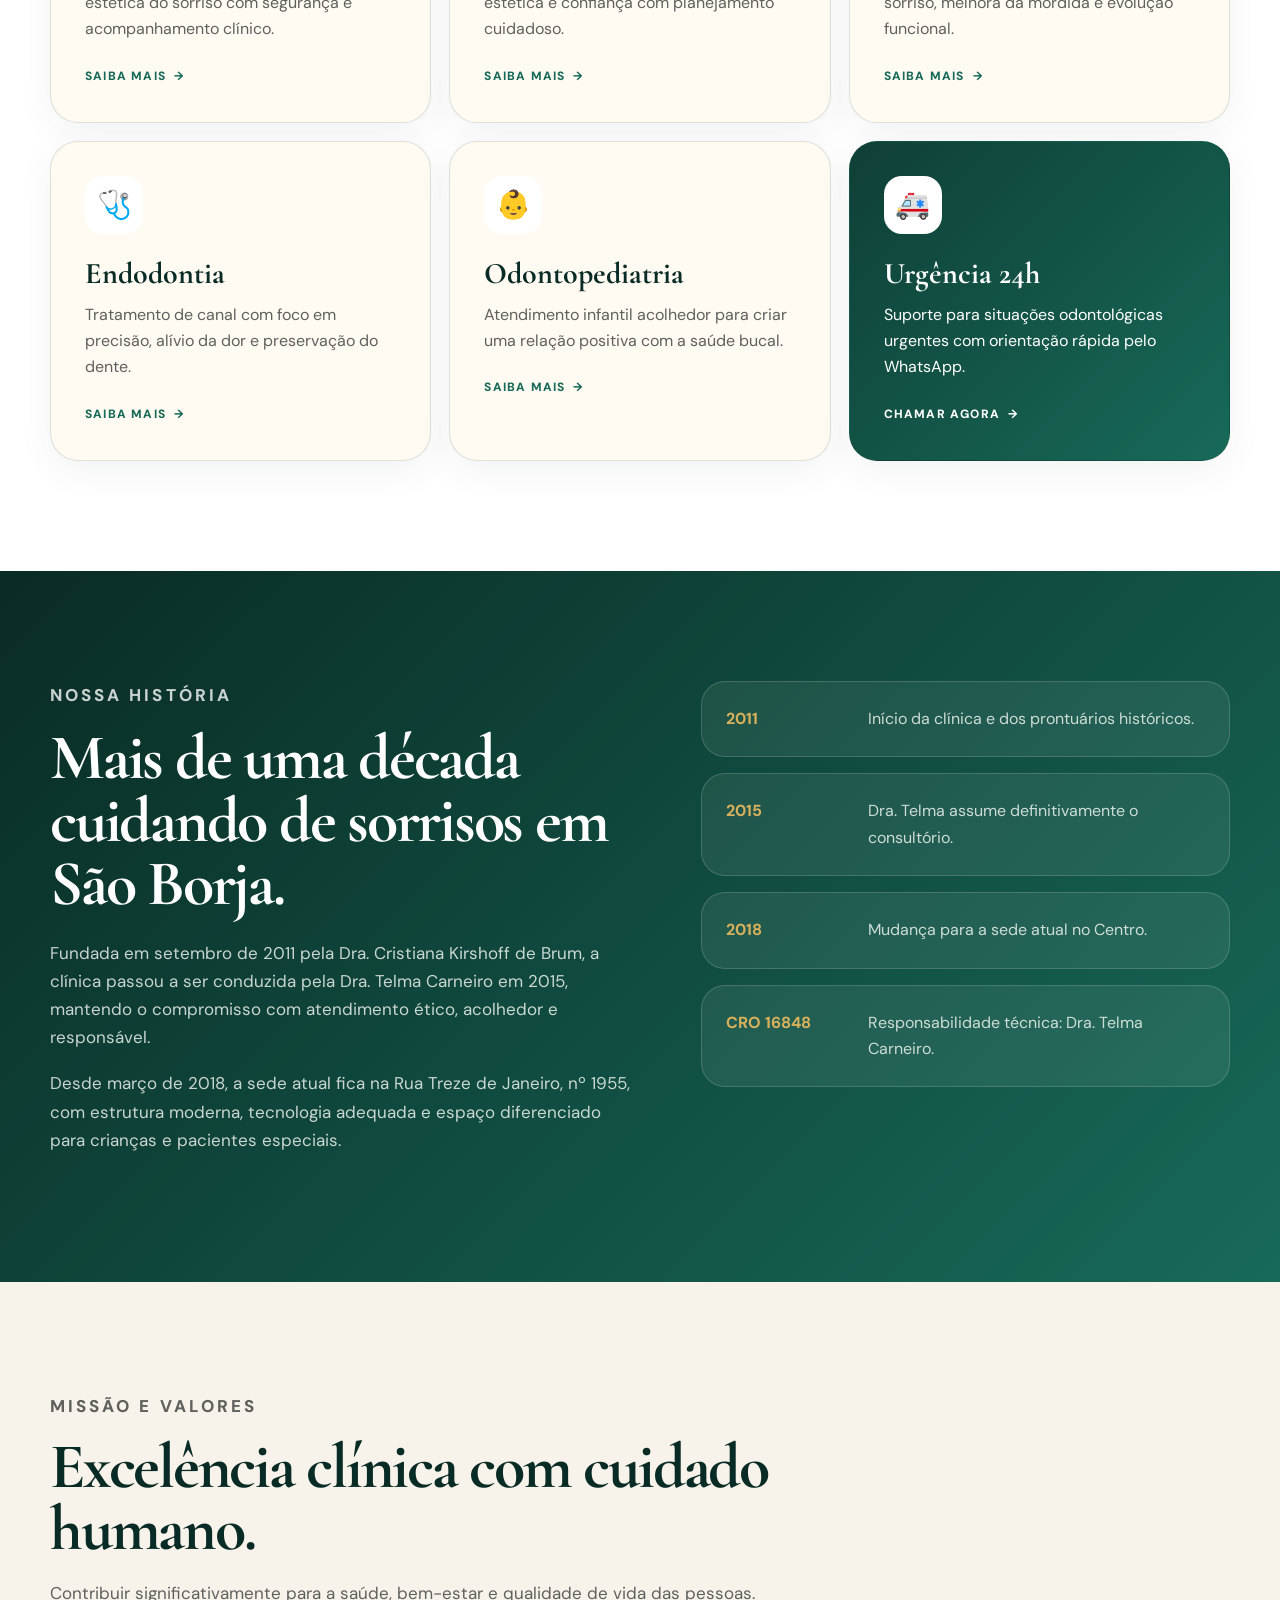
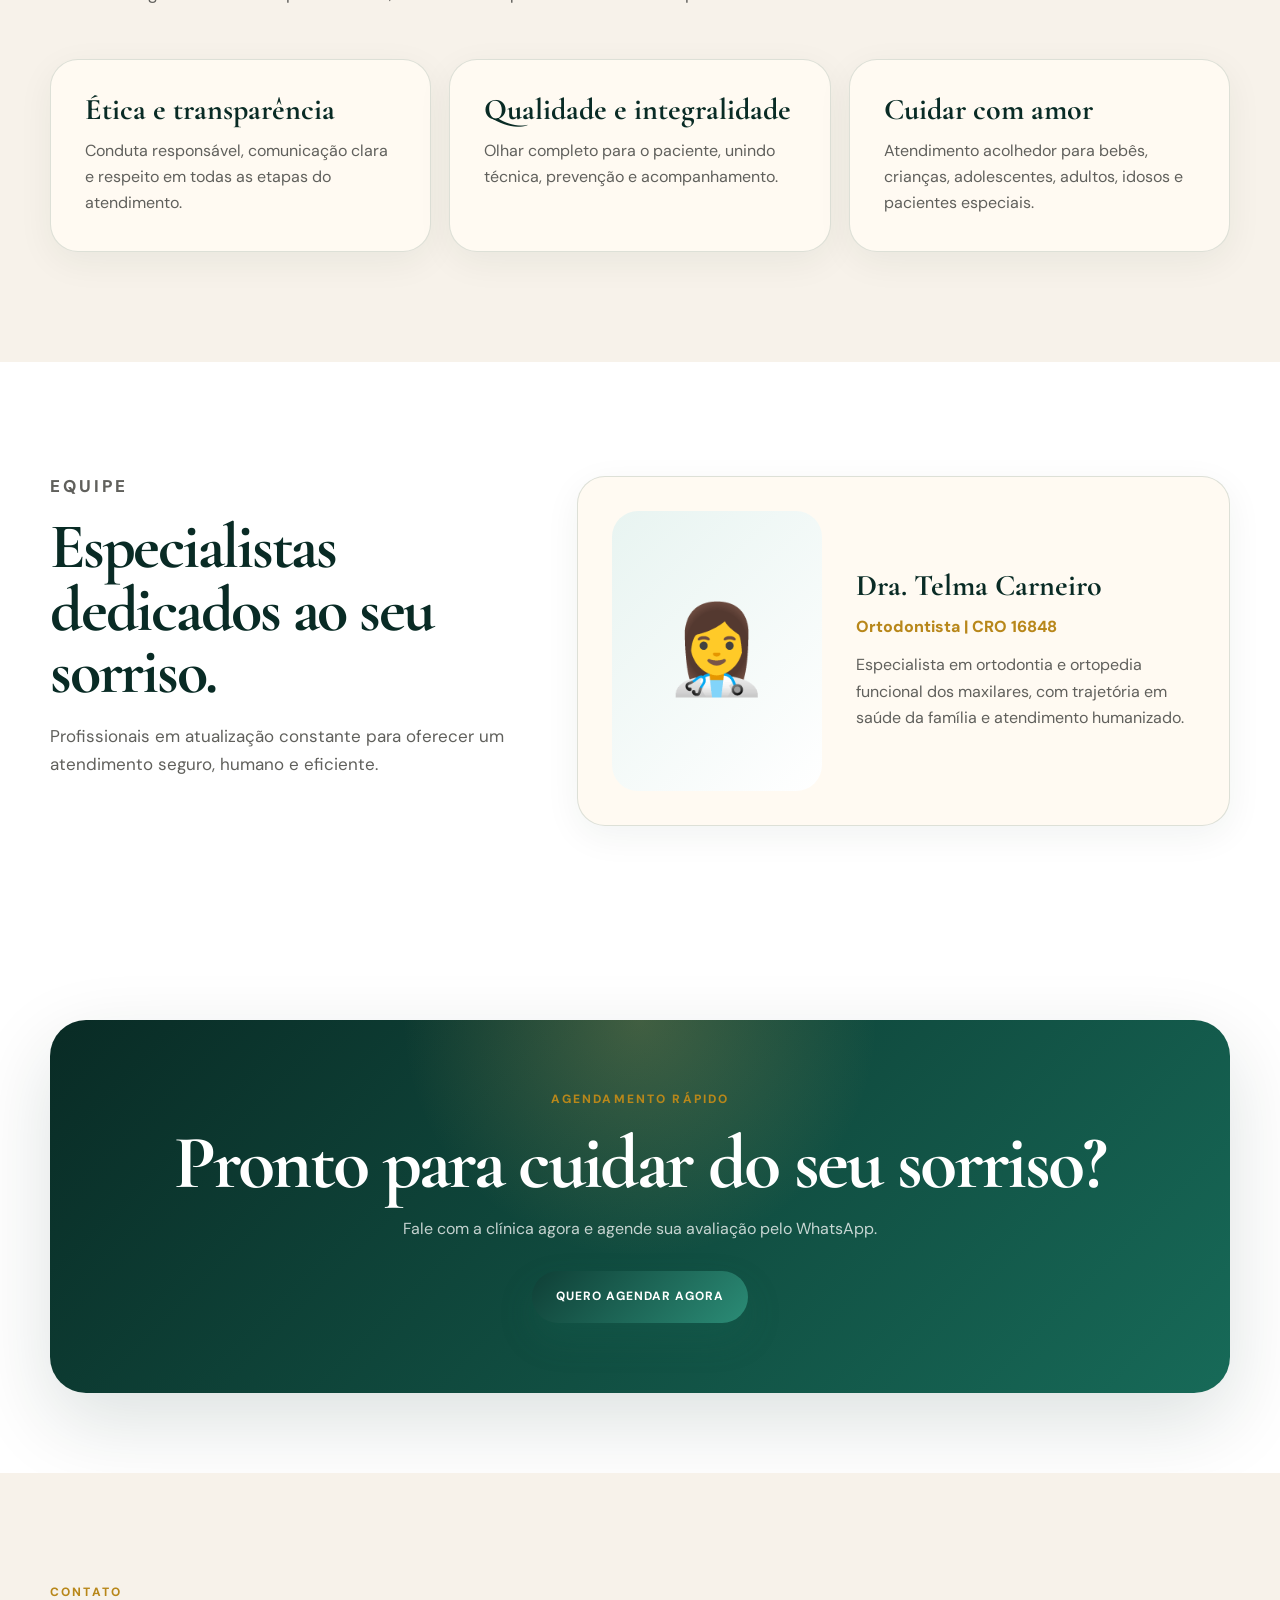
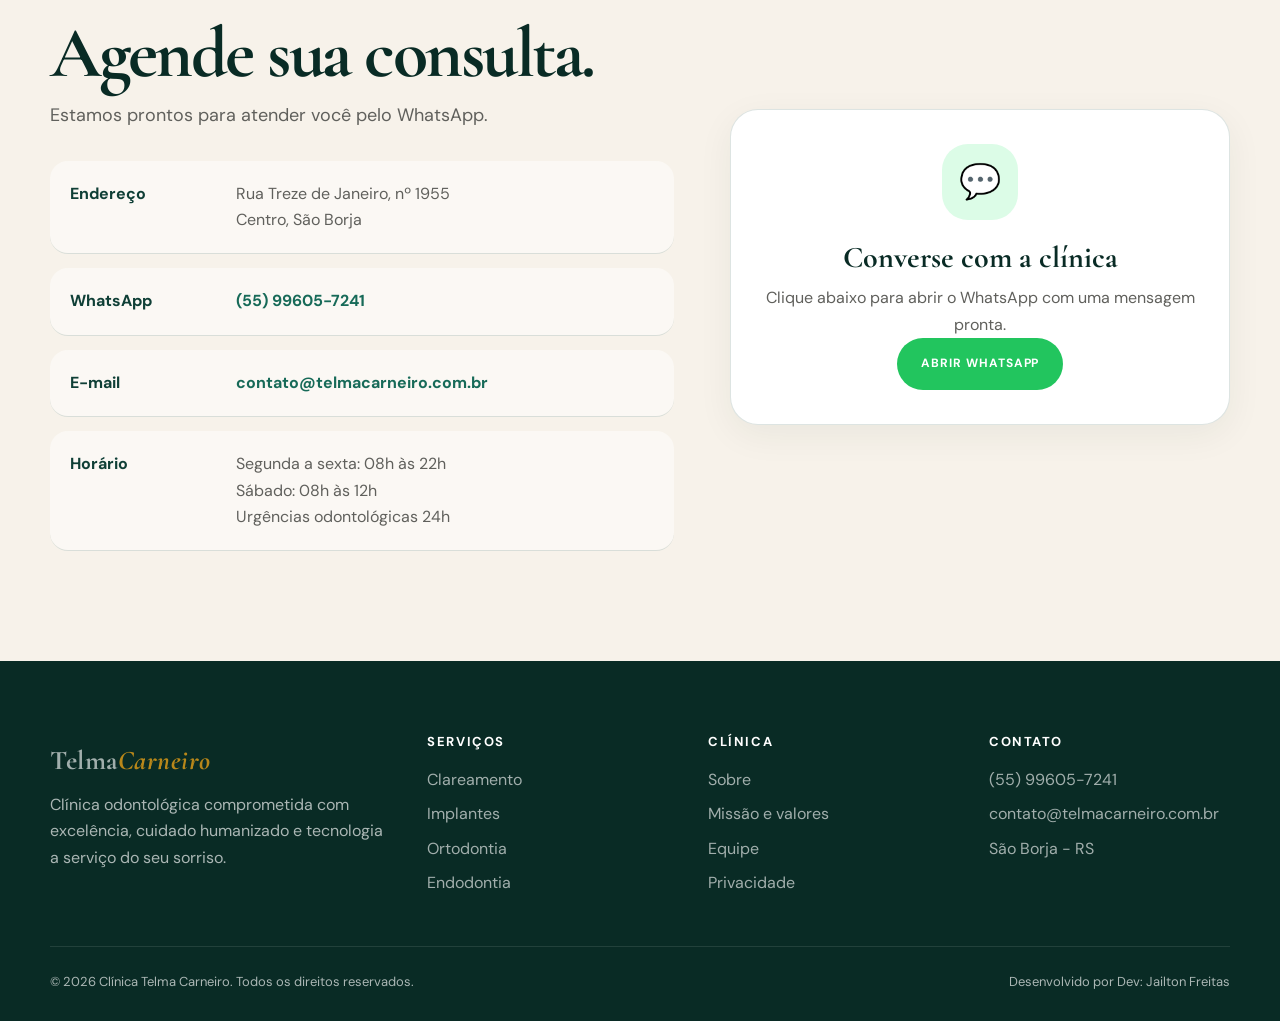
==== commit a1f48feb: "Add files via upload" ====
--- a/index.html
+++ b/index.html
@@ -1,462 +1,222 @@
 <!DOCTYPE html>
 <html lang="pt-BR">
 <head>
-  <meta charset="UTF-8"/>
-  <meta name="viewport" content="width=device-width, initial-scale=1.0"/>
-  <meta name="description" content="Clínica Telma Carneiro | Odontologia premium com tecnologia de ponta e atendimento humanizado. Implantes, ortodontia, clareamento e muito mais."/>
-  <title>Clínica Telma Carneiro | Sorriso que transforma</title>
-
-  <link rel="preconnect" href="https://fonts.googleapis.com"/>
-  <link rel="preconnect" href="https://fonts.gstatic.com" crossorigin/>
-  <link href="https://fonts.googleapis.com/css2?family=Cormorant+Garamond:ital,wght@0,400;0,500;0,600;1,400;1,600&family=DM+Sans:wght@300;400;500&display=swap" rel="stylesheet"/>
-
-  <link rel="stylesheet" href="style.css"/>
+  <meta charset="UTF-8">
+  <meta name="viewport" content="width=device-width, initial-scale=1.0">
+  <meta name="description" content="Clínica Telma Carneiro em São Borja. Odontologia humanizada, ortodontia, implantes, clareamento, endodontia e atendimento familiar com urgência odontológica 24h.">
+  <meta name="theme-color" content="#0f3f36">
+  <title>Clínica Telma Carneiro | Odontologia Premium em São Borja</title>
+  <link rel="preconnect" href="https://fonts.googleapis.com">
+  <link rel="preconnect" href="https://fonts.gstatic.com" crossorigin>
+  <link href="https://fonts.googleapis.com/css2?family=Cormorant+Garamond:ital,wght@0,500;0,600;0,700;1,600&family=DM+Sans:wght@400;500;600;700&display=swap" rel="stylesheet">
+  <link rel="stylesheet" href="style.css">
 </head>
 <body>
-
-  <!-- ========================================================
-     NAVEGAÇÃO
-     ======================================================== -->
-  <nav>
-    <a href="#inicio" class="nav-logo">Telma<span>Carneiro</span></a>
-
-    <ul class="nav-links" id="navLinks">
-      <li><a href="#servicos">Serviços</a></li>
-      <li><a href="#sobre">Sobre</a></li>
-      <li><a href="#equipe">Equipe</a></li>
-      <li><a href="#contato">Contato</a></li>
-    </ul>
-
-    <a href="#contato" class="nav-cta">Agendar consulta</a>
-    <button class="menu-toggle" id="menuToggle" aria-label="Abrir menu">☰</button>
-  </nav>
-
-
-  <!-- ========================================================
-     HERO
-     ======================================================== -->
-  <section class="hero" id="inicio">
-    <div class="hero-content">
-      <div class="hero-eyebrow">Clínica Odontológica</div>
-
-      <h1>O sorriso que você <em>merece</em> está aqui</h1>
-
-      <p class="hero-sub">
-        Tratamentos modernos, equipe especializada e um ambiente
-        pensado para o seu conforto. Cuidamos do seu sorriso com
-        tecnologia e carinho.
-      </p>
-
-      <div class="hero-actions">
-        <a href="https://wa.me/5555996057241?text=Olá!%20Gostaria%20de%20agendar%20uma%20avaliação%20na%20Clínica%20Telma%20Carneiro." 
-           target="_blank" rel="noopener" class="btn-primary">Agendar avaliação </a>
-        <a href="#servicos" class="btn-secondary">Ver serviços →</a>
-      </div>
-
-      <div class="hero-stats">
-        <div>
-          <div class="stat-num">12+</div>
-          <div class="stat-label">Anos de experiência</div>
-        </div>
-        <div>
-          <div class="stat-num">4.800</div>
-          <div class="stat-label">Pacientes atendidos</div>
-        </div>
-        <div>
-          <div class="stat-num">98%</div>
-          <div class="stat-label">Satisfação</div>
-        </div>
-      </div>
+  <a class="skip-link" href="#conteudo">Pular para o conteúdo</a>
+
+  <header class="site-header" data-header>
+    <nav class="navbar" aria-label="Navegação principal">
+      <a href="#inicio" class="brand" aria-label="Clínica Telma Carneiro">
+        Telma<span>Carneiro</span>
+      </a>
+
+      <button class="menu-toggle" type="button" aria-label="Abrir menu" aria-expanded="false" aria-controls="navLinks" data-menu-toggle>
+        <span></span><span></span><span></span>
+      </button>
+
+      <ul class="nav-links" id="navLinks" data-nav-links>
+        <li><a href="#servicos">Serviços</a></li>
+        <li><a href="#sobre">Sobre</a></li>
+        <li><a href="#valores">Valores</a></li>
+        <li><a href="#equipe">Equipe</a></li>
+        <li><a href="#contato">Contato</a></li>
+      </ul>
+
+      <a class="nav-cta" href="https://wa.me/5555996057241?text=Ol%C3%A1!%20Gostaria%20de%20agendar%20uma%20avalia%C3%A7%C3%A3o%20na%20Cl%C3%ADnica%20Telma%20Carneiro." target="_blank" rel="noopener">Agendar consulta</a>
+    </nav>
+  </header>
+
+  <main id="conteudo">
+    <section class="hero section" id="inicio">
+      <div class="container hero-grid">
+        <div class="hero-copy reveal">
+          <p class="eyebrow">Clínica odontológica em São Borja</p>
+          <h1>Odontologia humanizada para transformar o seu sorriso.</h1>
+          <p class="hero-subtitle">Tratamentos modernos, equipe especializada e um ambiente acolhedor para cuidar da sua saúde bucal com segurança, tecnologia e atenção em cada detalhe.</p>
+          <div class="actions">
+            <a class="btn btn-primary" href="https://wa.me/5555996057241?text=Ol%C3%A1!%20Gostaria%20de%20agendar%20uma%20avalia%C3%A7%C3%A3o%20na%20Cl%C3%ADnica%20Telma%20Carneiro." target="_blank" rel="noopener">Agendar pelo WhatsApp</a>
+            <a class="btn btn-ghost" href="#servicos">Conhecer tratamentos</a>
+          </div>
+          <dl class="hero-stats" aria-label="Indicadores da clínica">
+            <div><dt>12+</dt><dd>Anos de experiência</dd></div>
+            <div><dt>4.800+</dt><dd>Pacientes atendidos</dd></div>
+            <div><dt>24h</dt><dd>Urgências odontológicas</dd></div>
+          </dl>
+        </div>
+
+        <aside class="hero-card reveal reveal-delay-1" aria-label="Destaques da clínica">
+          <div class="hero-card-icon">✦</div>
+          <h2>Atendimento completo para toda a família</h2>
+          <p>Prevenção, estética, ortodontia, implantes, endodontia e cuidado especializado para crianças, adultos, idosos e pacientes especiais.</p>
+          <ul>
+            <li>Planejamento com foco em conforto</li>
+            <li>Ambiente moderno e acolhedor</li>
+            <li>Localização central em São Borja</li>
+          </ul>
+        </aside>
+      </div>
+    </section>
+
+    <section class="section services" id="servicos">
+      <div class="container">
+        <div class="section-heading reveal">
+          <p class="eyebrow">Tratamentos</p>
+          <h2>Cuidado completo do preventivo à estética avançada.</h2>
+          <p>Escolha o tratamento ideal e fale diretamente com a clínica pelo WhatsApp.</p>
+        </div>
+
+        <div class="card-grid services-grid">
+          <article class="service-card reveal">
+            <span class="service-icon">✨</span>
+            <h3>Clareamento dental</h3>
+            <p>Protocolos profissionais para realçar a estética do sorriso com segurança e acompanhamento clínico.</p>
+            <a href="https://wa.me/5555996057241?text=Ol%C3%A1!%20Tenho%20interesse%20em%20clareamento%20dental." target="_blank" rel="noopener">Saiba mais</a>
+          </article>
+          <article class="service-card reveal reveal-delay-1">
+            <span class="service-icon">🔬</span>
+            <h3>Implante dentário</h3>
+            <p>Reabilitação para devolver função, estética e confiança com planejamento cuidadoso.</p>
+            <a href="https://wa.me/5555996057241?text=Ol%C3%A1!%20Gostaria%20de%20informa%C3%A7%C3%B5es%20sobre%20implantes%20dent%C3%A1rios." target="_blank" rel="noopener">Saiba mais</a>
+          </article>
+          <article class="service-card reveal reveal-delay-2">
+            <span class="service-icon">🦷</span>
+            <h3>Ortodontia</h3>
+            <p>Acompanhamento para alinhamento do sorriso, melhora da mordida e evolução funcional.</p>
+            <a href="https://wa.me/5555996057241?text=Ol%C3%A1!%20Quero%20saber%20mais%20sobre%20ortodontia." target="_blank" rel="noopener">Saiba mais</a>
+          </article>
+          <article class="service-card reveal">
+            <span class="service-icon">🩺</span>
+            <h3>Endodontia</h3>
+            <p>Tratamento de canal com foco em precisão, alívio da dor e preservação do dente.</p>
+            <a href="https://wa.me/5555996057241?text=Ol%C3%A1!%20Preciso%20de%20informa%C3%A7%C3%B5es%20sobre%20tratamento%20de%20canal." target="_blank" rel="noopener">Saiba mais</a>
+          </article>
+          <article class="service-card reveal reveal-delay-1">
+            <span class="service-icon">👶</span>
+            <h3>Odontopediatria</h3>
+            <p>Atendimento infantil acolhedor para criar uma relação positiva com a saúde bucal.</p>
+            <a href="https://wa.me/5555996057241?text=Ol%C3%A1!%20Tenho%20interesse%20em%20atendimento%20odontopedi%C3%A1trico." target="_blank" rel="noopener">Saiba mais</a>
+          </article>
+          <article class="service-card service-card-featured reveal reveal-delay-2">
+            <span class="service-icon">🚑</span>
+            <h3>Urgência 24h</h3>
+            <p>Suporte para situações odontológicas urgentes com orientação rápida pelo WhatsApp.</p>
+            <a href="https://wa.me/5555996057241?text=Ol%C3%A1!%20Preciso%20de%20atendimento%20odontol%C3%B3gico%20de%20urg%C3%AAncia." target="_blank" rel="noopener">Chamar agora</a>
+          </article>
+        </div>
+      </div>
+    </section>
+
+    <section class="section about" id="sobre">
+      <div class="container split-grid">
+        <div class="reveal">
+          <p class="eyebrow">Nossa história</p>
+          <h2>Mais de uma década cuidando de sorrisos em São Borja.</h2>
+          <p>Fundada em setembro de 2011 pela Dra. Cristiana Kirshoff de Brum, a clínica passou a ser conduzida pela Dra. Telma Carneiro em 2015, mantendo o compromisso com atendimento ético, acolhedor e responsável.</p>
+          <p>Desde março de 2018, a sede atual fica na Rua Treze de Janeiro, nº 1955, com estrutura moderna, tecnologia adequada e espaço diferenciado para crianças e pacientes especiais.</p>
+        </div>
+        <div class="timeline reveal reveal-delay-1">
+          <div><strong>2011</strong><span>Início da clínica e dos prontuários históricos.</span></div>
+          <div><strong>2015</strong><span>Dra. Telma assume definitivamente o consultório.</span></div>
+          <div><strong>2018</strong><span>Mudança para a sede atual no Centro.</span></div>
+          <div><strong>CRO 16848</strong><span>Responsabilidade técnica: Dra. Telma Carneiro.</span></div>
+        </div>
+      </div>
+    </section>
+
+    <section class="section values" id="valores">
+      <div class="container">
+        <div class="section-heading reveal">
+          <p class="eyebrow">Missão e valores</p>
+          <h2>Excelência clínica com cuidado humano.</h2>
+          <p>Contribuir significativamente para a saúde, bem-estar e qualidade de vida das pessoas.</p>
+        </div>
+        <div class="value-grid">
+          <article class="value-card reveal"><h3>Ética e transparência</h3><p>Conduta responsável, comunicação clara e respeito em todas as etapas do atendimento.</p></article>
+          <article class="value-card reveal reveal-delay-1"><h3>Qualidade e integralidade</h3><p>Olhar completo para o paciente, unindo técnica, prevenção e acompanhamento.</p></article>
+          <article class="value-card reveal reveal-delay-2"><h3>Cuidar com amor</h3><p>Atendimento acolhedor para bebês, crianças, adolescentes, adultos, idosos e pacientes especiais.</p></article>
+        </div>
+      </div>
+    </section>
+
+    <section class="section team" id="equipe">
+      <div class="container team-layout">
+        <div class="section-heading reveal">
+          <p class="eyebrow">Equipe</p>
+          <h2>Especialistas dedicados ao seu sorriso.</h2>
+          <p>Profissionais em atualização constante para oferecer um atendimento seguro, humano e eficiente.</p>
+        </div>
+        <article class="doctor-card reveal reveal-delay-1">
+          <div class="doctor-photo" aria-hidden="true">👩‍⚕️</div>
+          <div>
+            <h3>Dra. Telma Carneiro</h3>
+            <p class="role">Ortodontista | CRO 16848</p>
+            <p>Especialista em ortodontia e ortopedia funcional dos maxilares, com trajetória em saúde da família e atendimento humanizado.</p>
+          </div>
+        </article>
+      </div>
+    </section>
+
+    <section class="cta-section reveal" aria-label="Chamada para ação">
+      <div class="container cta-box">
+        <p class="eyebrow">Agendamento rápido</p>
+        <h2>Pronto para cuidar do seu sorriso?</h2>
+        <p>Fale com a clínica agora e agende sua avaliação pelo WhatsApp.</p>
+        <a class="btn btn-primary" href="https://wa.me/5555996057241?text=Ol%C3%A1!%20Gostaria%20de%20agendar%20uma%20avalia%C3%A7%C3%A3o%20na%20Cl%C3%ADnica%20Telma%20Carneiro." target="_blank" rel="noopener">Quero agendar agora</a>
+      </div>
+    </section>
+
+    <section class="section contact" id="contato">
+      <div class="container contact-grid">
+        <div class="reveal">
+          <p class="eyebrow">Contato</p>
+          <h2>Agende sua consulta.</h2>
+          <p class="contact-lead">Estamos prontos para atender você pelo WhatsApp.</p>
+          <div class="contact-list">
+            <div><strong>Endereço</strong><span>Rua Treze de Janeiro, nº 1955<br>Centro, São Borja</span></div>
+            <div><strong>WhatsApp</strong><span><a href="tel:+5555996057241">(55) 99605-7241</a></span></div>
+            <div><strong>E-mail</strong><span><a href="mailto:contato@telmacarneiro.com.br">contato@telmacarneiro.com.br</a></span></div>
+            <div><strong>Horário</strong><span>Segunda a sexta: 08h às 22h<br>Sábado: 08h às 12h<br>Urgências odontológicas 24h</span></div>
+          </div>
+        </div>
+        <div class="whatsapp-panel reveal reveal-delay-1">
+          <span class="whatsapp-badge">💬</span>
+          <h3>Converse com a clínica</h3>
+          <p>Clique abaixo para abrir o WhatsApp com uma mensagem pronta.</p>
+          <a class="btn btn-whatsapp" href="https://wa.me/5555996057241?text=Ol%C3%A1!%20Gostaria%20de%20agendar%20uma%20avalia%C3%A7%C3%A3o%20na%20Cl%C3%ADnica%20Telma%20Carneiro." target="_blank" rel="noopener">Abrir WhatsApp</a>
+        </div>
+      </div>
+    </section>
+  </main>
+
+  <footer class="footer">
+    <div class="container footer-grid">
+      <div>
+        <a href="#inicio" class="brand footer-brand">Telma<span>Carneiro</span></a>
+        <p>Clínica odontológica comprometida com excelência, cuidado humanizado e tecnologia a serviço do seu sorriso.</p>
+      </div>
+      <div><h3>Serviços</h3><a href="#servicos">Clareamento</a><a href="#servicos">Implantes</a><a href="#servicos">Ortodontia</a><a href="#servicos">Endodontia</a></div>
+      <div><h3>Clínica</h3><a href="#sobre">Sobre</a><a href="#valores">Missão e valores</a><a href="#equipe">Equipe</a><a href="privacidade.html">Privacidade</a></div>
+      <div><h3>Contato</h3><a href="tel:+5555996057241">(55) 99605-7241</a><a href="mailto:contato@telmacarneiro.com.br">contato@telmacarneiro.com.br</a><a href="#contato">São Borja - RS</a></div>
     </div>
-  </section>
-
-
-  <!-- ========================================================
-     SERVIÇOS
-     ======================================================== -->
-  <section class="services" id="servicos">
-    <div class="services-header reveal">
-      <div>
-        <div class="section-eyebrow">O que oferecemos</div>
-        <h2 class="section-title">
-          Tratamentos <em>completos</em><br>para toda a família
-        </h2>
-      </div>
-      <p class="section-sub">
-        Do tratamento preventivo à estética avançada, temos a
-        solução ideal para o seu sorriso.
-      </p>
-    </div>
-
-    <div class="services-grid">
-
-      <div class="service-card reveal">
-        <div class="service-icon">✨</div>
-        <h3>Clareamento Dental</h3>
-        <p>Técnica profissional a laser e moldeira personalizada. Resultados visíveis desde a primeira sessão.</p>
-        <a href="https://wa.me/5555996057241?text=Olá!%20Tenho%20interesse%20em%20clareamento%20dental." target="_blank" rel="noopener" class="service-link">Saiba mais →</a>
-      </div>
-
-      <div class="service-card reveal reveal-delay-1">
-        <div class="service-icon">🔬</div>
-        <h3>Implante Dentário</h3>
-        <p>Implantes de titânio com planejamento digital 3D. Recupere a função e a estética com segurança e precisão.</p>
-        <a href="https://wa.me/5555996057241?text=Olá!%20Gostaria%20de%20informações%20sobre%20implantes%20dentários." target="_blank" rel="noopener" class="service-link">Saiba mais →</a>
-      </div>
-
-      <div class="service-card reveal reveal-delay-2">
-        <div class="service-icon">🦷</div>
-        <h3>Ortodontia</h3>
-        <p>Aparelho metálico, cerâmico e alinhadores invisíveis. Sorriso alinhado com conforto e discrição.</p>
-        <a href="https://wa.me/5555996057241?text=Olá!%20Quero%20saber%20mais%20sobre%20ortodontia." target="_blank" rel="noopener" class="service-link">Saiba mais →</a>
-      </div>
-
-      <div class="service-card reveal">
-        <div class="service-icon">💎</div>
-        <h3>Lentes de Contato</h3>
-        <p>Facetas e lentes de porcelana ultrafinas que transformam o sorriso com naturalidade e durabilidade.</p>
-        <a href="https://wa.me/5555996057241?text=Olá!%20Gostaria%20de%20informações%20sobre%20lentes%20de%20contato%20dental." target="_blank" rel="noopener" class="service-link">Saiba mais →</a>
-      </div>
-
-      <div class="service-card reveal reveal-delay-1">
-        <div class="service-icon">🩺</div>
-        <h3>Endodontia</h3>
-        <p>Tratamento de canal com tecnologia rotacionada e microscópio clínico. Sem dor, com precisão máxima.</p>
-        <a href="https://wa.me/5555996057241?text=Olá!%20Preciso%20de%20informações%20sobre%20tratamento%20de%20canal." target="_blank" rel="noopener" class="service-link">Saiba mais →</a>
-      </div>
-
-      <div class="service-card reveal reveal-delay-2">
-        <div class="service-icon">👶</div>
-        <h3>Odontopediatria</h3>
-        <p>Atendimento especializado para crianças em ambiente lúdico e acolhedor. Criamos uma relação positiva com a saúde bucal.</p>
-        <a href="https://wa.me/5555996057241?text=Olá!%20Tenho%20interesse%20em%20atendimento%20odontopediátrico." target="_blank" rel="noopener" class="service-link">Saiba mais →</a>
-      </div>
-
-    </div>
-  </section>
-
-
-  <!-- ========================================================
-     SOBRE
-     ======================================================== -->
-  <section class="about" id="sobre">
-    <div class="about-inner">
-
-      <div class="about-text reveal">
-        <div class="section-eyebrow">Nossa história</div>
-        <h2 class="section-title">
-          Mais de uma década cuidando de sorrisos
-        </h2>
-        <p class="section-sub">
-          Fundada em 2012, a Clínica Telma Carneiro nasceu com uma missão clara:
-          oferecer odontologia de alto nível com atendimento humano e acessível.
-          Hoje somos referência na região em estética e reabilitação oral.
-        </p>
-        <p>
-          Nosso espaço foi projetado para que você se sinta acolhido desde
-          o momento em que entra. Tecnologia de ponta, equipe atualizada e,
-          acima de tudo, cuidado genuíno com cada paciente.
-        </p>
-
-        <div class="about-features">
-          <div class="about-feature">
-            <div class="feature-dot"></div>
-            <div class="feature-text">
-              <h4>Equipamentos de última geração</h4>
-              <p>Radiografia digital, scanner intraoral 3D e laser odontológico.</p>
-            </div>
-          </div>
-          <div class="about-feature">
-            <div class="feature-dot"></div>
-            <div class="feature-text">
-              <h4>Esterilização rigorosa</h4>
-              <p>Protocolos de biossegurança acima das normas do Conselho Federal de Odontologia.</p>
-            </div>
-          </div>
-          <div class="about-feature">
-            <div class="feature-dot"></div>
-            <div class="feature-text">
-              <h4>Planos e parcelamento</h4>
-              <p>Aceitamos planos odontológicos e parcelamos em até 18x sem juros.</p>
-            </div>
-          </div>
-        </div>
-      </div>
-
-      <div class="about-image-area reveal reveal-delay-1">
-        <div class="img-ph">🏥</div>
-        <p>Foto da clínica</p>
-      </div>
-
-    </div>
-  </section>
-
-
-  <!-- ========================================================
-     DEPOIMENTOS
-     ======================================================== -->
-  <section class="testimonials" id="depoimentos">
-    <div class="testimonials-header reveal">
-      <div class="section-eyebrow">Depoimentos</div>
-      <h2 class="section-title">O que nossos <em>pacientes</em> dizem</h2>
-      <p class="section-sub">
-        Mais de 4.800 pacientes já transformaram seus sorrisos conosco.
-        Veja o que eles falam.
-      </p>
-    </div>
-
-    <div class="test-grid">
-
-      <div class="test-card reveal">
-        <div class="test-stars">★★★★★</div>
-        <p class="test-text">
-          "Fiz as lentes de contato e o resultado superou todas as minhas
-          expectativas. Atendimento impecável do começo ao fim."
-        </p>
-        <div class="test-author">
-          <div class="author-avatar">AM</div>
-          <div>
-            <div class="author-name">Ana Maria S.</div>
-            <div class="author-role">Paciente há 4 anos</div>
-          </div>
-        </div>
-      </div>
-
-      <div class="test-card reveal reveal-delay-1">
-        <div class="test-stars">★★★★★</div>
-        <p class="test-text">
-          "Tinha muito medo de dentista e aqui me senti completamente à
-          vontade. Fiz o implante sem sentir nada. Recomendo demais!"
-        </p>
-        <div class="test-author">
-          <div class="author-avatar">CR</div>
-          <div>
-            <div class="author-name">Carlos R.</div>
-            <div class="author-role">Paciente há 2 anos</div>
-          </div>
-        </div>
-      </div>
-
-      <div class="test-card reveal reveal-delay-2">
-        <div class="test-stars">★★★★★</div>
-        <p class="test-text">
-          "Minha filha de 6 anos adora vir à consulta. A equipe de
-          odontopediatria é incrível, paciente e muito carinhosa."
-        </p>
-        <div class="test-author">
-          <div class="author-avatar">PL</div>
-          <div>
-            <div class="author-name">Patricia L.</div>
-            <div class="author-role">Paciente há 3 anos</div>
-          </div>
-        </div>
-      </div>
-
-    </div>
-  </section>
-
-
-  <!-- ========================================================
-     EQUIPE
-     ======================================================== -->
-  <section class="team" id="equipe">
-    <div class="team-header reveal">
-      <div class="section-eyebrow">Nossa equipe</div>
-      <h2 class="section-title">
-        Especialistas <em>dedicados</em> ao seu sorriso
-      </h2>
-      <p class="section-sub">
-        Profissionais com formação de excelência, atualizados
-        constantemente com as melhores técnicas do mercado.
-      </p>
-    </div>
-
-    <div class="team-grid">
-      <div class="team-card reveal reveal-delay-1">
-        <div class="team-photo">
-          👩‍⚕️
-          <div class="team-photo-overlay"></div>
-        </div>
-        <div class="team-name">Dra. Telma Carneiro</div>
-        <div class="team-role">Ortodontista</div>
-        <p class="team-bio">
-          Especialista em ortodontia convencional e alinhadores invisíveis.
-          Membro da Associação Brasileira de Ortodontia.
-        </p>
-      </div>
-    </div>
-  </section>
-
-
-  <!-- ========================================================
-     FAIXA CTA
-     ======================================================== -->
-  <div class="cta-band reveal">
-    <h2>Pronto para transformar<br>o seu <em>sorriso?</em></h2>
-    <p>Agende sua avaliação hoje mesmo. Sem compromisso, sem filas.</p>
-    <a href="https://wa.me/5555996057241?text=Olá!%20Gostaria%20de%20agendar%20uma%20avaliação%20na%20Clínica%20Telma%20Carneiro." 
-       target="_blank" rel="noopener" class="btn-primary">Quero agendar agora</a>
+    <div class="container footer-bottom"><span>© 2026 Clínica Telma Carneiro. Todos os direitos reservados.</span><span>Desenvolvido por Dev: Jailton Freitas</span></div>
+  </footer>
+
+  <div class="social-float" aria-label="Acesso rápido">
+    <a href="https://www.instagram.com/telmacarneirodentista" target="_blank" rel="noopener" aria-label="Instagram">Instagram</a>
+    <a href="https://www.facebook.com/TelmaCarneiro" target="_blank" rel="noopener" aria-label="Facebook">Facebook</a>
+    <a href="https://wa.me/5555996057241" target="_blank" rel="noopener" aria-label="WhatsApp">WhatsApp</a>
   </div>
 
-
-  <!-- ========================================================
-     CONTATO
-     ======================================================== -->
-  <section class="contact" id="contato">
-    <div class="contact-inner">
-
-      <div class="contact-info reveal">
-        <div class="section-eyebrow">Fale conosco</div>
-        <h2 class="section-title">Agende sua <em>consulta</em></h2>
-        <p class="section-sub">
-          Estamos prontos para atender você pelo WhatsApp.
-          Escolha um horário e agende sua avaliação gratuita!
-        </p>
-
-        <div class="contact-items">
-          <div class="contact-item">
-            <div class="contact-icon">📍</div>
-            <div>
-              <h4>Endereço</h4>
-              <p>Rua Treze De Janeiro, N°1955<br>Centro, São Borja</p>
-            </div>
-          </div>
-          <div class="contact-item">
-            <div class="contact-icon">💬</div>
-            <div>
-              <h4>WhatsApp</h4>
-              <p>(55) 99605-7241</p>
-            </div>
-          </div>
-          <div class="contact-item">
-            <div class="contact-icon">🕐</div>
-            <div>
-              <h4>Horário de atendimento</h4>
-              <p>Segunda a sexta: 08h às 22h<br>Sábado: 08h às 12h <br>Urgências odontológicas 24h</p>
-            </div>
-          </div>
-          <div class="contact-item">
-            <div class="contact-icon">✉️</div>
-            <div>
-              <h4>E-mail</h4>
-              <p>contato@telmacarneiro.com.br</p>
-            </div>
-          </div>
-        </div>
-
-        <div class="contact-cta">
-          <a href="https://wa.me/5555996057241?text=Olá!%20Gostaria%20de%20agendar%20uma%20avaliação%20na%20Clínica%20Telma%20Carneiro." 
-             target="_blank" 
-             rel="noopener" 
-             class="btn-primary">
-            💬 Agendar pelo WhatsApp
-          </a>
-        </div>
-      </div>
-
-      <!-- Caixa WhatsApp -->
-      <div class="contact-whatsapp reveal reveal-delay-1">
-        <div class="whatsapp-box">
-          <div class="whatsapp-icon">💬</div>
-          <h3>Pronto para agendar?</h3>
-          <p>Clique abaixo e converse conosco pelo WhatsApp. Respondemos rapidinho!</p>
-          <a href="https://wa.me/5555996057241?text=Olá!%20Gostaria%20de%20agendar%20uma%20avaliação%20na%20Clínica%20Telma%20Carneiro." 
-             target="_blank" 
-             rel="noopener"
-             class="btn-whatsapp">
-            Abrir WhatsApp 💬
-          </a>
-        </div>
-      </div>
-
-    </div>
-  </section>
-
-
-  <!-- ========================================================
-     FOOTER
-     ======================================================== -->
-  <footer>
-    <div class="footer-top">
-      <div class="footer-brand">
-        <h3>Telma<span>Carneiro</span></h3>
-        <p>
-          Clínica odontológica comprometida com excelência, cuidado
-          humanizado e tecnologia a serviço do seu sorriso.
-        </p>
-      </div>
-
-      <div class="footer-col">
-        <h4>Serviços</h4>
-        <ul>
-          <li><a href="#servicos">Clareamento</a></li>
-          <li><a href="#servicos">Implantes</a></li>
-          <li><a href="#servicos">Ortodontia</a></li>
-          <li><a href="#servicos">Lentes de Contato</a></li>
-          <li><a href="#servicos">Endodontia</a></li>
-        </ul>
-      </div>
-
-      <div class="footer-col">
-        <h4>Clínica</h4>
-        <ul>
-          <li><a href="#sobre">Sobre nós</a></li>
-          <li><a href="#equipe">Nossa equipe</a></li>
-          <li><a href="#depoimentos">Depoimentos</a></li>
-          <li><a href="#contato">Contato</a></li>
-        </ul>
-      </div>
-
-      <div class="footer-col">
-        <h4>Contato</h4>
-        <ul>
-          <li><a href="tel:5555996057241">(55) 99605-7241</a></li>
-          <li><a href="mailto:contato@telmacarneiro.com.br">contato@telmacarneiro.com.br</a></li>
-          <li><a href="#contato">Seg–Sex 08h–18h</a></li>
-          <li><a href="#contato">Sáb 08h–12h</a></li>
-        </ul>
-      </div>
-    </div>
-
-    <div class="footer-bottom">
-      <span>© 2025 Clínica Telma Carneiro. Todos os direitos reservados.</span>
-      <a href="privacidade.html">Política de privacidade</a>
-    </div>
-  </footer>
-
-
-  <!-- ========================================================
-     MENU FLUTUANTE REDES SOCIAIS
-     ======================================================== -->
-  <div class="social-float" role="navigation" aria-label="Redes sociais">
-
-    <a href="https://www.instagram.com/telmacarneirodentista?utm_source=ig_web_button_share_sheet&igsh=ZDNlZDc0MzIxNw%3D%3D" target="_blank" rel="noopener noreferrer"
-       class="social-btn social-instagram" title="Instagram" aria-label="Instagram da Clínica Telma Carneiro">
-      <svg xmlns="http://www.w3.org/2000/svg" viewBox="0 0 24 24" fill="currentColor" width="22" height="22">
-        <path d="M12 2.163c3.204 0 3.584.012 4.85.07 3.252.148 4.771 1.691 4.919 4.919.058 1.265.069 1.645.069 4.849 0 3.205-.012 3.584-.069 4.849-.149 3.225-1.664 4.771-4.919 4.919-1.266.058-1.644.07-4.85.07-3.204 0-3.584-.012-4.849-.07-3.26-.149-4.771-1.699-4.919-4.92-.058-1.265-.07-1.644-.07-4.849 0-3.204.013-3.583.07-4.849.149-3.227 1.664-4.771 4.919-4.919 1.266-.057 1.645-.069 4.849-.069zm0-2.163c-3.259 0-3.667.014-4.947.072-4.358.2-6.78 2.618-6.98 6.98-.059 1.281-.073 1.689-.073 4.948 0 3.259.014 3.668.072 4.948.2 4.358 2.618 6.78 6.98 6.98 1.281.058 1.689.072 4.948.072 3.259 0 3.668-.014 4.948-.072 4.354-.2 6.782-2.618 6.979-6.98.059-1.28.073-1.689.073-4.948 0-3.259-.014-3.667-.072-4.947-.196-4.354-2.617-6.78-6.979-6.98-1.281-.059-1.69-.073-4.949-.073zm0 5.838c-3.403 0-6.162 2.759-6.162 6.162s2.759 6.163 6.162 6.163 6.162-2.759 6.162-6.163c0-3.403-2.759-6.162-6.162-6.162zm0 10.162c-2.209 0-4-1.79-4-4 0-2.209 1.791-4 4-4s4 1.791 4 4c0 2.21-1.791 4-4 4zm6.406-11.845c-.796 0-1.441.645-1.441 1.44s.645 1.44 1.441 1.44c.795 0 1.439-.645 1.439-1.44s-.644-1.44-1.439-1.44z"/>
-      </svg>
-      <span class="social-label">Instagram</span>
-    </a>
-
-    <a href="https://www.facebook.com/TelmaCarneiro" target="_blank" rel="noopener noreferrer"
-       class="social-btn social-facebook" title="Facebook" aria-label="Facebook da Clínica Telma Carneiro">
-      <svg xmlns="http://www.w3.org/2000/svg" viewBox="0 0 24 24" fill="currentColor" width="22" height="22">
-        <path d="M24 12.073c0-6.627-5.373-12-12-12s-12 5.373-12 12c0 5.99 4.388 10.954 10.125 11.854v-8.385H7.078v-3.47h3.047V9.43c0-3.007 1.792-4.669 4.533-4.669 1.312 0 2.686.235 2.686.235v2.953H15.83c-1.491 0-1.956.925-1.956 1.874v2.25h3.328l-.532 3.47h-2.796v8.385C19.612 23.027 24 18.062 24 12.073z"/>
-      </svg>
-      <span class="social-label">Facebook</span>
-    </a>
-
-    <a href="https://wa.me/5555996057241" target="_blank" rel="noopener noreferrer"
-       class="social-btn social-whatsapp" title="WhatsApp" aria-label="WhatsApp da Clínica Telma Carneiro">
-      <svg xmlns="http://www.w3.org/2000/svg" viewBox="0 0 24 24" fill="currentColor" width="22" height="22">
-        <path d="M17.472 14.382c-.297-.149-1.758-.867-2.03-.967-.273-.099-.471-.148-.67.15-.197.297-.767.966-.94 1.164-.173.199-.347.223-.644.075-.297-.15-1.255-.463-2.39-1.475-.883-.788-1.48-1.761-1.653-2.059-.173-.297-.018-.458.13-.606.134-.133.298-.347.446-.52.149-.174.198-.298.298-.497.099-.198.05-.371-.025-.52-.075-.149-.669-1.612-.916-2.207-.242-.579-.487-.5-.669-.51-.173-.008-.371-.01-.57-.01-.198 0-.52.074-.792.372-.272.297-1.04 1.016-1.04 2.479 0 1.462 1.065 2.875 1.213 3.074.149.198 2.096 3.2 5.077 4.487.709.306 1.262.489 1.694.625.712.227 1.36.195 1.871.118.571-.085 1.758-.719 2.006-1.413.248-.694.248-1.289.173-1.413-.074-.124-.272-.198-.57-.347m-5.421 7.403h-.004a9.87 9.87 0 01-5.031-1.378l-.361-.214-3.741.982.998-3.648-.235-.374a9.86 9.86 0 01-1.51-5.26c.001-5.45 4.436-9.884 9.888-9.884 2.64 0 5.122 1.03 6.988 2.898a9.825 9.825 0 012.893 6.994c-.003 5.45-4.437 9.884-9.885 9.884m8.413-18.297A11.815 11.815 0 0012.05 0C5.495 0 .16 5.335.157 11.892c0 2.096.547 4.142 1.588 5.945L.057 24l6.305-1.654a11.882 11.882 0 005.683 1.448h.005c6.554 0 11.89-5.335 11.893-11.893a11.821 11.821 0 00-3.48-8.413z"/>
-      </svg>
-      <span class="social-label">WhatsApp</span>
-    </a>
-
-  </div>
-
-  <script src="main.js"></script>
-
+  <script src="main.js" defer></script>
 </body>
 </html>
--- a/style.css
+++ b/style.css
@@ -1,1182 +1,9 @@
-/* ============================================================
-   CLÍNICA Telma Carneiro — style.css
-   Versão: 2.0 (corrigida e aprimorada)
-   ============================================================ */
-
-/* ------------------------------------------------------------
-   1. RESET & VARIÁVEIS
-   ------------------------------------------------------------ */
-*, *::before, *::after {
-  box-sizing: border-box;
-  margin: 0;
-  padding: 0;
+:root{
+  --teal-950:#092b25;--teal-900:#0f3f36;--teal-700:#176a58;--teal-500:#2b8c76;--teal-100:#e8f4f1;
+  --gold-600:#b8871a;--gold-400:#d9b15c;--cream:#f7f2ea;--cream-2:#fffaf2;--white:#fff;
+  --ink:#171717;--muted:#60605c;--line:rgba(15,63,54,.14);--shadow:0 28px 80px rgba(9,43,37,.14);
+  --serif:'Cormorant Garamond',Georgia,serif;--sans:'DM Sans',Arial,sans-serif;--radius:28px;
 }
-
-:root {
-  --teal:        #1A6B5A;
-  --teal-light:  #2A8A74;
-  --teal-pale:   #e0f0ec;
-  --teal-dark:   #134d40;
-
-  --gold:        #b8871a;
-  --gold-light:  #d4a035;
-
-  --cream:       #f7f3ee;
-  --cream-dark:  #ede8e0;
-  --white:       #ffffff;
-  --ink:         #1C1C1C;
-  --ink-soft:    #4A4A4A;
-  --ink-muted:   #8A8A8A;
-  --border:      #dedad2;
-
-  --serif: 'Cormorant Garamond', Georgia, serif;
-  --sans:  'DM Sans', 'Helvetica Neue', sans-serif;
-
-  --shadow-sm: 0 2px 12px rgba(0,0,0,0.06);
-  --shadow-md: 0 8px 32px rgba(0,0,0,0.08);
-  --shadow-lg: 0 20px 60px rgba(0,0,0,0.10);
-}
-
-html { scroll-behavior: smooth; }
-
-body {
-  font-family: var(--sans);
-  background: var(--cream);
-  color: var(--ink);
-  line-height: 1.6;
-  overflow-x: hidden;
-}
-
-/* ------------------------------------------------------------
-   2. UTILITÁRIOS
-   ------------------------------------------------------------ */
-.section-eyebrow {
-  display: inline-flex;
-  align-items: center;
-  gap: 10px;
-  font-size: 11px;
-  font-weight: 500;
-  letter-spacing: 0.18em;
-  text-transform: uppercase;
-  color: var(--gold);
-  margin-bottom: 16px;
-}
-
-.section-eyebrow::before {
-  content: '';
-  width: 24px;
-  height: 1px;
-  background: var(--gold);
-  flex-shrink: 0;
-}
-
-.section-title {
-  font-family: var(--serif);
-  font-size: clamp(30px, 4vw, 50px);
-  font-weight: 600;
-  line-height: 1.1;
-  color: var(--ink);
-  letter-spacing: -0.01em;
-  margin-bottom: 20px;
-}
-
-.section-title em {
-  color: var(--teal);
-  font-style: italic;
-}
-
-.section-sub {
-  font-size: 15px;
-  color: var(--ink-soft);
-  max-width: 520px;
-  line-height: 1.75;
-}
-
-/* Botões */
-.btn-primary {
-  background: var(--teal);
-  color: var(--white);
-  font-size: 13px;
-  font-weight: 500;
-  letter-spacing: 0.07em;
-  text-transform: uppercase;
-  padding: 14px 30px;
-  border-radius: 2px;
-  text-decoration: none;
-  display: inline-block;
-  transition: background .2s, transform .15s, box-shadow .2s;
-}
-
-.btn-primary:hover {
-  background: var(--teal-light);
-  transform: translateY(-2px);
-  box-shadow: 0 6px 20px rgba(26,107,90,0.25);
-}
-
-.btn-secondary {
-  font-size: 13px;
-  font-weight: 500;
-  color: var(--teal);
-  text-decoration: none;
-  letter-spacing: 0.04em;
-  display: inline-flex;
-  align-items: center;
-  gap: 6px;
-  border-bottom: 1px solid var(--teal);
-  padding-bottom: 2px;
-  transition: opacity .2s, gap .2s;
-}
-
-.btn-secondary:hover { opacity: .7; gap: 10px; }
-
-/* Animações de entrada */
-.reveal {
-  opacity: 0;
-  transform: translateY(28px);
-  transition: opacity .65s ease, transform .65s ease;
-}
-
-.reveal.visible {
-  opacity: 1;
-  transform: none;
-}
-
-.reveal-delay-1 { transition-delay: .12s; }
-.reveal-delay-2 { transition-delay: .24s; }
-.reveal-delay-3 { transition-delay: .36s; }
-
-section { padding: 100px 60px; }
-
-/* ------------------------------------------------------------
-   3. NAVEGAÇÃO
-   ------------------------------------------------------------ */
-nav {
-  position: fixed;
-  top: 0; left: 0; right: 0;
-  z-index: 100;
-  display: flex;
-  align-items: center;
-  justify-content: space-between;
-  padding: 18px 60px;
-  background: rgba(247, 243, 238, 0.94);
-  backdrop-filter: blur(16px);
-  -webkit-backdrop-filter: blur(16px);
-  border-bottom: 1px solid var(--border);
-  transition: padding .3s, box-shadow .3s;
-}
-
-.nav-logo {
-  font-family: var(--serif);
-  font-size: 22px;
-  font-weight: 600;
-  color: var(--teal);
-  letter-spacing: 0.02em;
-  text-decoration: none;
-  flex-shrink: 0;
-}
-
-.nav-logo span {
-  color: var(--gold);
-  font-style: italic;
-}
-
-.nav-links {
-  display: flex;
-  gap: 36px;
-  list-style: none;
-}
-
-.nav-links a {
-  font-size: 12px;
-  font-weight: 500;
-  letter-spacing: 0.08em;
-  color: var(--ink-soft);
-  text-decoration: none;
-  text-transform: uppercase;
-  transition: color .2s;
-  position: relative;
-}
-
-.nav-links a::after {
-  content: '';
-  position: absolute;
-  bottom: -4px; left: 0; right: 0;
-  height: 1px;
-  background: var(--teal);
-  transform: scaleX(0);
-  transition: transform .25s;
-}
-
-.nav-links a:hover { color: var(--teal); }
-.nav-links a:hover::after { transform: scaleX(1); }
-
-.nav-cta {
-  background: var(--teal);
-  color: var(--white);
-  font-family: var(--sans);
-  font-size: 12px;
-  font-weight: 500;
-  letter-spacing: 0.08em;
-  text-transform: uppercase;
-  text-decoration: none;
-  padding: 10px 22px;
-  border-radius: 2px;
-  transition: background .2s;
-  flex-shrink: 0;
-}
-
-.nav-cta:hover { background: var(--teal-light); }
-
-.menu-toggle {
-  display: none;
-  background: none;
-  border: none;
-  font-size: 24px;
-  cursor: pointer;
-  color: var(--ink);
-  padding: 4px;
-  line-height: 1;
-}
-
-/* ------------------------------------------------------------
-   4. HERO
-   ------------------------------------------------------------ */
-.hero {
-  min-height: 100vh;
-  display: flex;
-  align-items: center;
-  padding: 130px 60px 90px;
-  background: var(--cream);
-  position: relative;
-  overflow: hidden;
-}
-
-/* Círculos decorativos */
-.hero::before {
-  content: '';
-  position: absolute;
-  right: -80px; top: -80px;
-  width: 620px; height: 620px;
-  border-radius: 50%;
-  background: radial-gradient(circle, rgba(26,107,90,0.07) 0%, transparent 70%);
-  pointer-events: none;
-}
-
-.hero::after {
-  content: '';
-  position: absolute;
-  right: 100px; bottom: 80px;
-  width: 260px; height: 260px;
-  border-radius: 50%;
-  border: 1px solid rgba(26,107,90,0.10);
-  pointer-events: none;
-}
-
-.hero-content {
-  max-width: 620px;
-  position: relative;
-  z-index: 1;
-}
-
-.hero-eyebrow {
-  display: inline-flex;
-  align-items: center;
-  gap: 12px;
-  font-size: 11px;
-  font-weight: 500;
-  letter-spacing: 0.2em;
-  text-transform: uppercase;
-  color: var(--gold);
-  margin-bottom: 28px;
-}
-
-.hero-eyebrow::before {
-  content: '';
-  width: 32px;
-  height: 1px;
-  background: var(--gold);
-  flex-shrink: 0;
-}
-
-.hero h1 {
-  font-family: var(--serif);
-  font-size: clamp(44px, 5.5vw, 76px);
-  font-weight: 600;
-  line-height: 1.05;
-  color: var(--ink);
-  margin-bottom: 24px;
-  letter-spacing: -0.02em;
-}
-
-.hero h1 em {
-  color: var(--teal);
-  font-style: italic;
-}
-
-.hero-sub {
-  font-size: 16px;
-  font-weight: 300;
-  color: var(--ink-soft);
-  max-width: 460px;
-  margin-bottom: 44px;
-  line-height: 1.75;
-}
-
-.hero-actions {
-  display: flex;
-  gap: 20px;
-  align-items: center;
-  flex-wrap: wrap;
-}
-
-.hero-stats {
-  display: flex;
-  gap: 48px;
-  margin-top: 64px;
-  padding-top: 40px;
-  border-top: 1px solid var(--border);
-}
-
-.stat-num {
-  font-family: var(--serif);
-  font-size: 40px;
-  font-weight: 600;
-  color: var(--teal);
-  line-height: 1;
-}
-
-.stat-label {
-  font-size: 11px;
-  color: var(--ink-muted);
-  margin-top: 5px;
-  letter-spacing: 0.04em;
-  text-transform: uppercase;
-}
-
-/* Card flutuante no hero */
-.hero-card {
-  position: absolute;
-  right: 80px;
-  top: 50%;
-  transform: translateY(-50%);
-  background: var(--white);
-  border: 1px solid var(--border);
-  border-radius: 4px;
-  padding: 32px;
-  width: 300px;
-  box-shadow: var(--shadow-lg);
-  animation: floatCard 4s ease-in-out infinite;
-  z-index: 1;
-}
-
-@keyframes floatCard {
-  0%, 100% { transform: translateY(-50%) translateY(0); }
-  50%       { transform: translateY(-50%) translateY(-12px); }
-}
-
-.hero-card-icon {
-  width: 48px;
-  height: 48px;
-  background: var(--teal-pale);
-  border-radius: 50%;
-  display: flex;
-  align-items: center;
-  justify-content: center;
-  margin-bottom: 16px;
-  font-size: 22px;
-}
-
-.hero-card h3 {
-  font-family: var(--serif);
-  font-size: 18px;
-  color: var(--ink);
-  margin-bottom: 8px;
-}
-
-.hero-card p {
-  font-size: 13px;
-  color: var(--ink-muted);
-  line-height: 1.65;
-}
-
-.card-tag {
-  display: inline-block;
-  margin-top: 18px;
-  font-size: 11px;
-  font-weight: 500;
-  letter-spacing: 0.1em;
-  text-transform: uppercase;
-  color: var(--teal);
-  background: var(--teal-pale);
-  padding: 5px 12px;
-  border-radius: 2px;
-}
-
-/* ------------------------------------------------------------
-   5. SERVIÇOS
-   ------------------------------------------------------------ */
-.services {
-  background: var(--white);
-}
-
-.services-header {
-  display: flex;
-  justify-content: space-between;
-  align-items: flex-end;
-  margin-bottom: 64px;
-  flex-wrap: wrap;
-  gap: 24px;
-}
-
-.services-grid {
-  display: grid;
-  grid-template-columns: repeat(3, 1fr);
-  gap: 2px;
-}
-
-.service-card {
-  background: var(--cream);
-  padding: 40px 36px;
-  transition: background .25s;
-  cursor: default;
-  position: relative;
-  overflow: hidden;
-}
-
-.service-card::after {
-  content: '';
-  position: absolute;
-  bottom: 0; left: 0; right: 0;
-  height: 2px;
-  background: var(--teal);
-  transform: scaleX(0);
-  transform-origin: left;
-  transition: transform .3s;
-}
-
-.service-card:hover { background: var(--teal-pale); }
-.service-card:hover::after { transform: scaleX(1); }
-
-.service-icon {
-  width: 52px;
-  height: 52px;
-  background: var(--white);
-  border-radius: 50%;
-  margin-bottom: 24px;
-  display: flex;
-  align-items: center;
-  justify-content: center;
-  font-size: 26px;
-  box-shadow: var(--shadow-sm);
-}
-
-.service-card h3 {
-  font-family: var(--serif);
-  font-size: 22px;
-  color: var(--ink);
-  margin-bottom: 10px;
-}
-
-.service-card p {
-  font-size: 14px;
-  color: var(--ink-soft);
-  line-height: 1.7;
-}
-
-.service-link {
-  display: inline-flex;
-  align-items: center;
-  gap: 6px;
-  margin-top: 20px;
-  font-size: 11px;
-  font-weight: 500;
-  letter-spacing: 0.1em;
-  text-transform: uppercase;
-  color: var(--teal);
-  text-decoration: none;
-  transition: gap .2s;
-}
-
-.service-link:hover { gap: 10px; }
-
-/* ------------------------------------------------------------
-   6. SOBRE
-   ------------------------------------------------------------ */
-.about {
-  background: var(--teal);
-  color: var(--white);
-  position: relative;
-  overflow: hidden;
-}
-
-.about::before {
-  content: '';
-  position: absolute;
-  right: -80px; top: -80px;
-  width: 400px; height: 400px;
-  border-radius: 50%;
-  border: 1px solid rgba(255,255,255,0.07);
-}
-
-.about::after {
-  content: '';
-  position: absolute;
-  right: 80px; bottom: -120px;
-  width: 280px; height: 280px;
-  border-radius: 50%;
-  border: 1px solid rgba(255,255,255,0.05);
-}
-
-.about-inner {
-  display: grid;
-  grid-template-columns: 1fr 1fr;
-  gap: 80px;
-  align-items: center;
-  position: relative;
-  z-index: 1;
-}
-
-.about .section-eyebrow        { color: var(--gold-light); }
-.about .section-eyebrow::before { background: var(--gold-light); }
-.about .section-title           { color: var(--white); }
-.about .section-sub             { color: rgba(255,255,255,0.7); max-width: 100%; }
-
-.about-text p {
-  font-size: 15px;
-  color: rgba(255,255,255,0.75);
-  line-height: 1.8;
-  margin-bottom: 20px;
-}
-
-.about-features {
-  display: flex;
-  flex-direction: column;
-  gap: 24px;
-  margin-top: 40px;
-}
-
-.about-feature {
-  display: flex;
-  gap: 16px;
-  align-items: flex-start;
-}
-
-.feature-dot {
-  width: 8px;
-  height: 8px;
-  border-radius: 50%;
-  background: var(--gold-light);
-  flex-shrink: 0;
-  margin-top: 7px;
-}
-
-.feature-text h4 {
-  font-size: 15px;
-  font-weight: 500;
-  color: var(--white);
-  margin-bottom: 4px;
-}
-
-.feature-text p {
-  font-size: 13px;
-  color: rgba(255,255,255,0.6);
-  margin-bottom: 0;
-}
-
-.about-image-area {
-  background: rgba(255,255,255,0.06);
-  border: 1px solid rgba(255,255,255,0.12);
-  border-radius: 4px;
-  height: 480px;
-  display: flex;
-  align-items: center;
-  justify-content: center;
-  flex-direction: column;
-  gap: 16px;
-}
-
-.about-image-area .img-ph {
-  font-size: 56px;
-  opacity: .35;
-}
-
-.about-image-area p {
-  font-size: 12px;
-  color: rgba(255,255,255,0.28);
-  letter-spacing: 0.08em;
-  text-transform: uppercase;
-}
-
-/* ------------------------------------------------------------
-   7. DEPOIMENTOS
-   ------------------------------------------------------------ */
-.testimonials { background: var(--cream); }
-
-.testimonials-header {
-  text-align: center;
-  margin-bottom: 64px;
-}
-
-.testimonials-header .section-sub { margin: 0 auto; }
-
-.test-grid {
-  display: grid;
-  grid-template-columns: repeat(3, 1fr);
-  gap: 24px;
-}
-
-.test-card {
-  background: var(--white);
-  border: 1px solid var(--border);
-  padding: 36px 32px;
-  border-radius: 2px;
-  transition: transform .25s, box-shadow .25s;
-}
-
-.test-card:hover {
-  transform: translateY(-5px);
-  box-shadow: var(--shadow-md);
-}
-
-.test-stars {
-  color: var(--gold);
-  font-size: 14px;
-  letter-spacing: 2px;
-  margin-bottom: 20px;
-}
-
-.test-text {
-  font-family: var(--serif);
-  font-size: 18px;
-  font-style: italic;
-  color: var(--ink);
-  line-height: 1.65;
-  margin-bottom: 24px;
-}
-
-.test-author {
-  display: flex;
-  align-items: center;
-  gap: 12px;
-}
-
-.author-avatar {
-  width: 42px;
-  height: 42px;
-  border-radius: 50%;
-  background: var(--teal-pale);
-  display: flex;
-  align-items: center;
-  justify-content: center;
-  font-family: var(--serif);
-  font-size: 15px;
-  font-weight: 600;
-  color: var(--teal);
-  flex-shrink: 0;
-}
-
-.author-name {
-  font-size: 14px;
-  font-weight: 500;
-  color: var(--ink);
-}
-
-.author-role {
-  font-size: 12px;
-  color: var(--ink-muted);
-  margin-top: 2px;
-}
-
-/* ------------------------------------------------------------
-   8. EQUIPE
-   ------------------------------------------------------------ */
-.team { background: var(--white); }
-
-.team-header {
-  text-align: center;
-  margin-bottom: 64px;
-}
-
-.team-header .section-sub { margin: 0 auto; }
-
-.team-grid {
-  display: grid;
-  grid-template-columns: repeat(auto-fit, minmax(260px, 1fr));
-  gap: 32px;
-  max-width: 860px;
-  margin: 0 auto;
-}
-
-.team-card { text-align: center; }
-
-.team-photo {
-  width: 100%;
-  aspect-ratio: 3/4;
-  max-height: 340px;
-  background: var(--teal-pale);
-  border-radius: 2px;
-  margin-bottom: 20px;
-  display: flex;
-  align-items: center;
-  justify-content: center;
-  font-size: 64px;
-  position: relative;
-  overflow: hidden;
-}
-
-.team-photo-overlay {
-  position: absolute;
-  inset: 0;
-  background: linear-gradient(to top, rgba(26,107,90,0.45), transparent);
-  opacity: 0;
-  transition: opacity .3s;
-}
-
-.team-card:hover .team-photo-overlay { opacity: 1; }
-
-.team-name {
-  font-family: var(--serif);
-  font-size: 22px;
-  color: var(--ink);
-  margin-bottom: 4px;
-}
-
-.team-role {
-  font-size: 12px;
-  color: var(--teal);
-  font-weight: 500;
-  margin-bottom: 10px;
-  text-transform: uppercase;
-  letter-spacing: 0.08em;
-}
-
-.team-bio {
-  font-size: 13px;
-  color: var(--ink-muted);
-  line-height: 1.65;
-  max-width: 320px;
-  margin: 0 auto;
-}
-
-/* ------------------------------------------------------------
-   9. FAIXA CTA
-   ------------------------------------------------------------ */
-.cta-band {
-  background: var(--ink);
-  color: var(--white);
-  padding: 80px 60px;
-  text-align: center;
-}
-
-.cta-band h2 {
-  font-family: var(--serif);
-  font-size: clamp(30px, 4vw, 50px);
-  font-weight: 600;
-  margin-bottom: 16px;
-}
-
-.cta-band h2 em {
-  color: var(--gold-light);
-  font-style: italic;
-}
-
-.cta-band p {
-  font-size: 15px;
-  color: rgba(255,255,255,0.55);
-  margin-bottom: 40px;
-}
-
-.cta-band .btn-primary {
-  background: var(--gold);
-  color: var(--white);
-}
-
-.cta-band .btn-primary:hover {
-  background: var(--gold-light);
-  box-shadow: 0 6px 20px rgba(184,135,26,0.3);
-}
-
-/* ------------------------------------------------------------
-   10. CONTATO
-   ------------------------------------------------------------ */
-.contact { background: var(--cream); }
-
-.contact-inner {
-  display: grid;
-  grid-template-columns: 1fr 1fr;
-  gap: 80px;
-  align-items: start;
-}
-
-.contact-info { padding-top: 8px; }
-
-.contact-items {
-  display: flex;
-  flex-direction: column;
-  gap: 28px;
-  margin-top: 40px;
-}
-
-.contact-item {
-  display: flex;
-  gap: 16px;
-  align-items: flex-start;
-}
-
-.contact-icon {
-  width: 46px;
-  height: 46px;
-  background: var(--teal-pale);
-  border-radius: 50%;
-  display: flex;
-  align-items: center;
-  justify-content: center;
-  flex-shrink: 0;
-  font-size: 18px;
-}
-
-.contact-item h4 {
-  font-size: 13px;
-  font-weight: 500;
-  color: var(--ink);
-  margin-bottom: 4px;
-  text-transform: uppercase;
-  letter-spacing: 0.06em;
-}
-
-.contact-item p {
-  font-size: 14px;
-  color: var(--ink-soft);
-  line-height: 1.6;
-}
-
-.contact-cta { margin-top: 40px; }
-
-.contact-cta .btn-primary {
-  display: inline-flex;
-  align-items: center;
-  gap: 8px;
-  font-size: 13px;
-  padding: 16px 28px;
-}
-
-/* WhatsApp box */
-.contact-whatsapp {
-  background: var(--white);
-  border: 1px solid var(--border);
-  border-top: 3px solid #25D366;
-  padding: 48px 40px;
-  border-radius: 4px;
-  text-align: center;
-  box-shadow: var(--shadow-md);
-}
-
-.whatsapp-box {
-  display: flex;
-  flex-direction: column;
-  align-items: center;
-  gap: 16px;
-}
-
-.whatsapp-icon {
-  font-size: 60px;
-  animation: bounceWa 2.5s ease-in-out infinite;
-}
-
-@keyframes bounceWa {
-  0%, 100% { transform: translateY(0); }
-  50% { transform: translateY(-10px); }
-}
-
-.whatsapp-box h3 {
-  font-family: var(--serif);
-  font-size: 26px;
-  color: var(--ink);
-}
-
-.whatsapp-box p {
-  font-size: 14px;
-  color: var(--ink-soft);
-  max-width: 320px;
-  line-height: 1.65;
-}
-
-.btn-whatsapp {
-  background: #25D366;
-  color: var(--white);
-  font-size: 14px;
-  font-weight: 600;
-  letter-spacing: 0.04em;
-  padding: 16px 36px;
-  border-radius: 50px;
-  text-decoration: none;
-  display: inline-flex;
-  align-items: center;
-  gap: 8px;
-  transition: all .3s;
-  box-shadow: 0 8px 24px rgba(37,211,102,0.3);
-  margin-top: 8px;
-}
-
-.btn-whatsapp:hover {
-  background: #1db956;
-  transform: translateY(-2px);
-  box-shadow: 0 12px 32px rgba(37,211,102,0.4);
-}
-
-/* ------------------------------------------------------------
-   11. FLOATING SOCIAL MENU
-   ------------------------------------------------------------ */
-.social-float {
-  position: fixed;
-  right: 24px;
-  bottom: 40px;
-  display: flex;
-  flex-direction: column;
-  gap: 10px;
-  z-index: 900;
-}
-
-.social-btn {
-  display: flex;
-  align-items: center;
-  gap: 10px;
-  padding: 12px 14px;
-  border-radius: 50px;
-  text-decoration: none;
-  font-family: var(--sans);
-  font-size: 13px;
-  font-weight: 600;
-  letter-spacing: 0.3px;
-  color: #fff;
-  box-shadow: 0 4px 20px rgba(0,0,0,0.3);
-  transition: all 0.35s cubic-bezier(0.34, 1.56, 0.64, 1);
-  overflow: hidden;
-  white-space: nowrap;
-  max-width: 50px;
-  position: relative;
-}
-
-.social-label {
-  opacity: 0;
-  max-width: 0;
-  overflow: hidden;
-  transition: opacity 0.25s ease, max-width 0.35s cubic-bezier(0.4, 0, 0.2, 1);
-  pointer-events: none;
-}
-
-.social-btn:hover {
-  max-width: 180px;
-  transform: translateX(-6px) scale(1.04);
-  box-shadow: 0 8px 28px rgba(0,0,0,0.35);
-}
-
-.social-btn:hover .social-label {
-  opacity: 1;
-  max-width: 120px;
-}
-
-.social-instagram {
-  background: linear-gradient(135deg, #833ab4, #fd1d1d 50%, #fcb045);
-}
-
-.social-facebook {
-  background: linear-gradient(135deg, #1877f2, #0a5fd6);
-}
-
-.social-whatsapp {
-  background: linear-gradient(135deg, #25d366, #128c3e);
-}
-
-.social-whatsapp::before {
-  content: "";
-  position: absolute;
-  inset: 0;
-  border-radius: 50px;
-  background: rgba(37,211,102,0.4);
-  animation: pulse-social 2.5s ease-out infinite;
-  pointer-events: none;
-  z-index: -1;
-}
-
-@keyframes pulse-social {
-  0% { transform: scale(1); opacity: 0.6; }
-  70% { transform: scale(1.6); opacity: 0; }
-  100% { transform: scale(1.6); opacity: 0; }
-}
-
-.social-btn svg {
-  flex-shrink: 0;
-  transition: transform 0.3s ease;
-}
-
-.social-btn:hover svg { transform: rotate(-8deg) scale(1.15); }
-
-/* ------------------------------------------------------------
-   12. FOOTER
-   ------------------------------------------------------------ */
-footer {
-  background: var(--ink);
-  color: rgba(255,255,255,0.45);
-  padding: 60px 60px 32px;
-}
-
-.footer-top {
-  display: grid;
-  grid-template-columns: 1.5fr 1fr 1fr 1fr;
-  gap: 48px;
-  padding-bottom: 48px;
-  border-bottom: 1px solid rgba(255,255,255,0.07);
-  margin-bottom: 32px;
-}
-
-.footer-brand h3 {
-  font-family: var(--serif);
-  font-size: 22px;
-  color: var(--white);
-  margin-bottom: 12px;
-}
-
-.footer-brand h3 span {
-  color: var(--gold-light);
-  font-style: italic;
-}
-
-.footer-brand p {
-  font-size: 13px;
-  line-height: 1.75;
-  max-width: 280px;
-}
-
-.footer-col h4 {
-  font-size: 11px;
-  font-weight: 500;
-  letter-spacing: 0.12em;
-  text-transform: uppercase;
-  color: var(--white);
-  margin-bottom: 16px;
-}
-
-.footer-col ul {
-  list-style: none;
-  display: flex;
-  flex-direction: column;
-  gap: 10px;
-}
-
-.footer-col ul a {
-  font-size: 13px;
-  color: rgba(255,255,255,0.4);
-  text-decoration: none;
-  transition: color .2s;
-}
-
-.footer-col ul a:hover { color: rgba(255,255,255,0.85); }
-
-.footer-bottom {
-  display: flex;
-  justify-content: space-between;
-  align-items: center;
-  font-size: 12px;
-}
-
-.footer-bottom a {
-  color: rgba(255,255,255,0.28);
-  text-decoration: none;
-  transition: color .2s;
-}
-
-.footer-bottom a:hover { color: rgba(255,255,255,0.6); }
-
-/* ------------------------------------------------------------
-   13. RESPONSIVO
-   ------------------------------------------------------------ */
-@media (max-width: 960px) {
-  nav {
-    padding: 14px 24px;
-    flex-wrap: wrap;
-    gap: 0;
-  }
-
-  .nav-links {
-    display: none;
-    width: 100%;
-    flex-direction: column;
-    gap: 0;
-    margin-top: 0;
-    border-top: 1px solid var(--border);
-    padding-top: 0;
-  }
-
-  .nav-links.active {
-    display: flex;
-    margin-top: 12px;
-  }
-
-  .nav-links li {
-    border-bottom: 1px solid var(--border);
-  }
-
-  .nav-links a {
-    display: block;
-    padding: 12px 0;
-    font-size: 13px;
-  }
-
-  .nav-links a::after { display: none; }
-
-  .nav-cta { display: none; }
-  .menu-toggle { display: block; }
-
-  section { padding: 72px 24px; }
-
-  .hero {
-    padding: 110px 24px 72px;
-    flex-direction: column;
-  }
-
-  .hero-card { display: none; }
-
-  .hero-stats {
-    gap: 24px;
-    flex-wrap: wrap;
-  }
-
-  .services-grid { grid-template-columns: 1fr; gap: 2px; }
-  .test-grid { grid-template-columns: 1fr; }
-
-  .about-inner { grid-template-columns: 1fr; gap: 48px; }
-  .about-image-area { height: 260px; }
-
-  .contact-inner { grid-template-columns: 1fr; gap: 48px; }
-
-  .team-grid { grid-template-columns: 1fr; max-width: 360px; }
-
-  .footer-top { grid-template-columns: 1fr 1fr; gap: 32px; }
-
-  .cta-band { padding: 60px 24px; }
-}
-
-@media (max-width: 480px) {
-  .hero-stats { gap: 20px; }
-  .stat-num { font-size: 32px; }
-
-  .footer-top { grid-template-columns: 1fr; }
-
-  .social-float {
-    right: 14px;
-    bottom: 24px;
-    gap: 8px;
-  }
-
-  .social-btn {
-    padding: 10px 12px;
-    max-width: 46px;
-  }
-
-  .social-btn:hover { max-width: 160px; }
-  .social-btn svg { width: 20px; height: 20px; }
-
-  .contact-whatsapp { padding: 36px 24px; }
-  .services-header { flex-direction: column; }
-}
+*{box-sizing:border-box;margin:0;padding:0}html{scroll-behavior:smooth}body{font-family:var(--sans);background:var(--cream);color:var(--ink);line-height:1.65;overflow-x:hidden}a{color:inherit}img{max-width:100%;display:block}.skip-link{position:absolute;left:-999px;top:12px;background:var(--teal-900);color:#fff;padding:10px 14px;border-radius:10px;z-index:999}.skip-link:focus{left:12px}.container{width:min(1180px,calc(100% - 40px));margin-inline:auto}.section{padding:110px 0}.site-header{position:fixed;inset:0 0 auto;z-index:100;background:rgba(247,242,234,.82);backdrop-filter:blur(18px);border-bottom:1px solid rgba(15,63,54,.1);transition:.25s}.site-header.is-scrolled{background:rgba(255,250,242,.95);box-shadow:0 14px 40px rgba(9,43,37,.08)}.navbar{height:82px;width:min(1180px,calc(100% - 40px));margin:auto;display:flex;align-items:center;justify-content:space-between;gap:26px}.brand{font-family:var(--serif);font-size:27px;font-weight:700;text-decoration:none;color:var(--teal-900);letter-spacing:.02em}.brand span{color:var(--gold-600);font-style:italic}.nav-links{display:flex;align-items:center;gap:30px;list-style:none}.nav-links a{font-size:12px;font-weight:700;letter-spacing:.12em;text-transform:uppercase;text-decoration:none;color:rgba(23,23,23,.72);transition:.2s}.nav-links a:hover,.nav-links a.is-active{color:var(--teal-700)}.nav-cta,.btn{display:inline-flex;align-items:center;justify-content:center;gap:10px;border:0;text-decoration:none;font-weight:700;letter-spacing:.08em;text-transform:uppercase;font-size:12px;border-radius:999px;transition:.22s}.nav-cta,.btn-primary{background:linear-gradient(135deg,var(--teal-900),var(--teal-500));color:#fff;box-shadow:0 16px 34px rgba(23,106,88,.22)}.nav-cta{padding:12px 20px}.btn{padding:16px 24px}.btn:hover,.nav-cta:hover{transform:translateY(-2px);box-shadow:0 22px 42px rgba(23,106,88,.28)}.btn-ghost{background:rgba(255,255,255,.55);border:1px solid var(--line);color:var(--teal-900)}.btn-whatsapp{background:#22c55e;color:#fff}.menu-toggle{display:none;width:46px;height:46px;border:1px solid var(--line);border-radius:50%;background:rgba(255,255,255,.7)}.menu-toggle span{display:block;width:18px;height:2px;background:var(--teal-900);margin:4px auto;border-radius:999px;transition:.2s}.hero{min-height:100svh;display:flex;align-items:center;padding-top:140px;position:relative;background:radial-gradient(circle at 88% 10%,rgba(217,177,92,.25),transparent 34%),linear-gradient(135deg,var(--cream-2),var(--cream))}.hero:before{content:"";position:absolute;inset:auto -120px 8% auto;width:520px;height:520px;border-radius:50%;background:radial-gradient(circle,rgba(23,106,88,.16),transparent 68%)}.hero-grid{display:grid;grid-template-columns:1.05fr .95fr;gap:64px;align-items:center;position:relative}.eyebrow{color:var(--gold-600);text-transform:uppercase;letter-spacing:.18em;font-size:12px;font-weight:800;margin-bottom:16px}.hero h1,.section-heading h2,.about h2,.contact h2,.cta-box h2{font-family:var(--serif);font-weight:700;line-height:.98;letter-spacing:-.035em;color:var(--teal-950)}.hero h1{font-size:clamp(48px,7vw,94px);max-width:780px}.hero-subtitle{font-size:18px;color:var(--muted);max-width:610px;margin:28px 0 34px}.actions{display:flex;gap:14px;flex-wrap:wrap}.hero-stats{margin-top:52px;display:grid;grid-template-columns:repeat(3,1fr);gap:18px}.hero-stats div{padding:22px;border:1px solid var(--line);border-radius:22px;background:rgba(255,255,255,.54)}.hero-stats dt{font-family:var(--serif);font-size:40px;font-weight:700;color:var(--teal-700);line-height:1}.hero-stats dd{font-size:12px;text-transform:uppercase;letter-spacing:.08em;color:var(--muted);margin-top:6px}.hero-card{border:1px solid rgba(255,255,255,.75);background:linear-gradient(145deg,rgba(255,255,255,.9),rgba(255,250,242,.7));border-radius:var(--radius);padding:42px;box-shadow:var(--shadow);position:relative;overflow:hidden}.hero-card:before{content:"";position:absolute;inset:0;border-top:5px solid var(--gold-400)}.hero-card-icon{width:70px;height:70px;border-radius:22px;background:var(--teal-100);display:grid;place-items:center;color:var(--teal-700);font-size:34px;margin-bottom:28px}.hero-card h2{font-family:var(--serif);font-size:40px;line-height:1.05;color:var(--teal-950);margin-bottom:18px}.hero-card p,.hero-card li{color:var(--muted)}.hero-card ul{margin-top:22px;display:grid;gap:10px;padding-left:18px}.section-heading{max-width:760px;margin-bottom:52px}.section-heading h2{font-size:clamp(38px,5vw,64px);margin-bottom:18px}.section-heading p{color:var(--muted);font-size:17px}.services{background:#fff}.card-grid{display:grid;grid-template-columns:repeat(3,1fr);gap:18px}.service-card,.value-card,.doctor-card,.whatsapp-panel{background:var(--cream-2);border:1px solid var(--line);border-radius:var(--radius);padding:34px;box-shadow:0 10px 36px rgba(9,43,37,.06);transition:.25s}.service-card:hover,.value-card:hover,.doctor-card:hover,.whatsapp-panel:hover{transform:translateY(-6px);box-shadow:var(--shadow)}.service-card-featured{background:linear-gradient(135deg,var(--teal-900),var(--teal-700));color:#fff}.service-icon{width:58px;height:58px;border-radius:18px;background:#fff;display:grid;place-items:center;font-size:28px;margin-bottom:24px}.service-card h3,.value-card h3,.doctor-card h3,.whatsapp-panel h3{font-family:var(--serif);font-size:30px;line-height:1.05;margin-bottom:12px;color:var(--teal-950)}.service-card p,.value-card p,.doctor-card p,.whatsapp-panel p{color:var(--muted)}.service-card a{display:inline-flex;margin-top:24px;text-decoration:none;text-transform:uppercase;letter-spacing:.1em;font-size:12px;font-weight:800;color:var(--teal-700)}.service-card a:after{content:"→";margin-left:8px}.service-card-featured h3,.service-card-featured p,.service-card-featured a{color:#fff}.about{background:linear-gradient(135deg,var(--teal-950),var(--teal-700));color:#fff}.split-grid{display:grid;grid-template-columns:1fr .9fr;gap:64px;align-items:start}.about h2{color:#fff;font-size:clamp(40px,5vw,66px);margin-bottom:24px}.about p{color:rgba(255,255,255,.78);font-size:17px;margin-bottom:18px}.timeline{display:grid;gap:16px}.timeline div{display:grid;grid-template-columns:120px 1fr;gap:22px;padding:24px;border:1px solid rgba(255,255,255,.16);border-radius:24px;background:rgba(255,255,255,.07)}.timeline strong{color:var(--gold-400)}.timeline span{color:rgba(255,255,255,.78)}.values{background:var(--cream)}.value-grid{display:grid;grid-template-columns:repeat(3,1fr);gap:18px}.team{background:#fff}.team-layout{display:grid;grid-template-columns:.85fr 1.15fr;gap:44px;align-items:center}.doctor-card{display:grid;grid-template-columns:210px 1fr;gap:34px;align-items:center}.doctor-photo{height:280px;border-radius:26px;background:linear-gradient(135deg,var(--teal-100),#fff);display:grid;place-items:center;font-size:86px}.role{color:var(--gold-600)!important;font-weight:800;margin-bottom:12px}.cta-section{padding:80px 0;background:#fff}.cta-box{text-align:center;background:radial-gradient(circle at 50% 0,rgba(217,177,92,.25),transparent 34%),linear-gradient(135deg,var(--teal-950),var(--teal-700));color:#fff;border-radius:36px;padding:70px 28px;box-shadow:var(--shadow)}.cta-box h2{color:#fff;font-size:clamp(42px,6vw,76px);margin-bottom:16px}.cta-box p:not(.eyebrow){color:rgba(255,255,255,.76);margin-bottom:28px}.contact{background:var(--cream)}.contact-grid{display:grid;grid-template-columns:1fr .8fr;gap:56px;align-items:center}.contact h2{font-size:clamp(42px,6vw,72px);margin-bottom:12px}.contact-lead{color:var(--muted);font-size:18px;margin-bottom:30px}.contact-list{display:grid;gap:14px}.contact-list div{display:grid;grid-template-columns:150px 1fr;gap:16px;padding:20px;border-bottom:1px solid var(--line);background:rgba(255,255,255,.48);border-radius:18px}.contact-list strong{color:var(--teal-900)}.contact-list span{color:var(--muted)}.contact-list a{text-decoration:none;color:var(--teal-700);font-weight:700}.whatsapp-panel{text-align:center;background:#fff}.whatsapp-badge{display:grid;place-items:center;width:76px;height:76px;margin:0 auto 22px;border-radius:26px;background:#dcfce7;font-size:34px}.footer{background:var(--teal-950);color:rgba(255,255,255,.66);padding:70px 0 28px}.footer-grid{display:grid;grid-template-columns:1.4fr repeat(3,1fr);gap:40px;padding-bottom:42px;border-bottom:1px solid rgba(255,255,255,.1)}.footer h3{color:#fff;font-size:13px;letter-spacing:.12em;text-transform:uppercase;margin-bottom:14px}.footer a{display:block;text-decoration:none;color:rgba(255,255,255,.62);margin:8px 0;transition:.2s}.footer a:hover{color:#fff}.footer-brand{display:inline-block;margin-bottom:12px;color:#fff}.footer-bottom{display:flex;justify-content:space-between;gap:20px;padding-top:24px;font-size:13px}.social-float{position:fixed;right:18px;bottom:18px;z-index:90;display:flex;flex-direction:column;gap:8px}.social-float a{padding:12px 16px;border-radius:999px;background:var(--teal-900);color:#fff;text-decoration:none;font-size:12px;font-weight:800;box-shadow:0 14px 28px rgba(0,0,0,.18)}.social-float a:nth-child(1){background:linear-gradient(135deg,#833ab4,#fd1d1d,#fcb045)}.social-float a:nth-child(2){background:#1877f2}.social-float a:nth-child(3){background:#22c55e}.reveal{opacity:0;transform:translateY(22px);transition:opacity .7s ease,transform .7s ease}.reveal.is-visible{opacity:1;transform:none}.reveal-delay-1{transition-delay:.12s}.reveal-delay-2{transition-delay:.22s}@media (prefers-reduced-motion:reduce){*,*:before,*:after{scroll-behavior:auto!important;transition:none!important;animation:none!important}.reveal{opacity:1;transform:none}}
+@media (max-width:980px){.navbar{height:72px}.menu-toggle{display:block}.menu-toggle.is-open span:nth-child(1){transform:translateY(6px) rotate(45deg)}.menu-toggle.is-open span:nth-child(2){opacity:0}.menu-toggle.is-open span:nth-child(3){transform:translateY(-6px) rotate(-45deg)}.nav-links{position:absolute;left:20px;right:20px;top:82px;display:none;flex-direction:column;align-items:stretch;gap:0;padding:14px;background:rgba(255,250,242,.98);border:1px solid var(--line);border-radius:22px;box-shadow:var(--shadow)}.nav-links.is-open{display:flex}.nav-links a{display:block;padding:14px}.nav-cta{display:none}.section{padding:82px 0}.hero-grid,.split-grid,.team-layout,.contact-grid{grid-template-columns:1fr}.hero{padding-top:110px}.hero-card{max-width:620px}.card-grid,.value-grid{grid-template-columns:1fr 1fr}.doctor-card{grid-template-columns:1fr}.doctor-photo{height:220px}.footer-grid{grid-template-columns:1fr 1fr}.footer-bottom{flex-direction:column}.contact-list div{grid-template-columns:1fr}.social-float{right:12px;bottom:12px}.social-float a{font-size:0;width:50px;height:50px;display:grid;place-items:center;padding:0}.social-float a:before{font-size:22px}.social-float a:nth-child(1):before{content:"◎"}.social-float a:nth-child(2):before{content:"f"}.social-float a:nth-child(3):before{content:"☏"}}
+@media (max-width:640px){.container{width:min(100% - 28px,1180px)}.hero h1{font-size:46px}.hero-subtitle{font-size:16px}.actions .btn{width:100%}.hero-stats{grid-template-columns:1fr}.card-grid,.value-grid,.footer-grid{grid-template-columns:1fr}.service-card,.value-card,.doctor-card,.whatsapp-panel{padding:26px}.timeline div{grid-template-columns:1fr}.cta-box{padding:52px 20px}.hero-card{padding:28px}.hero-card h2{font-size:34px}}
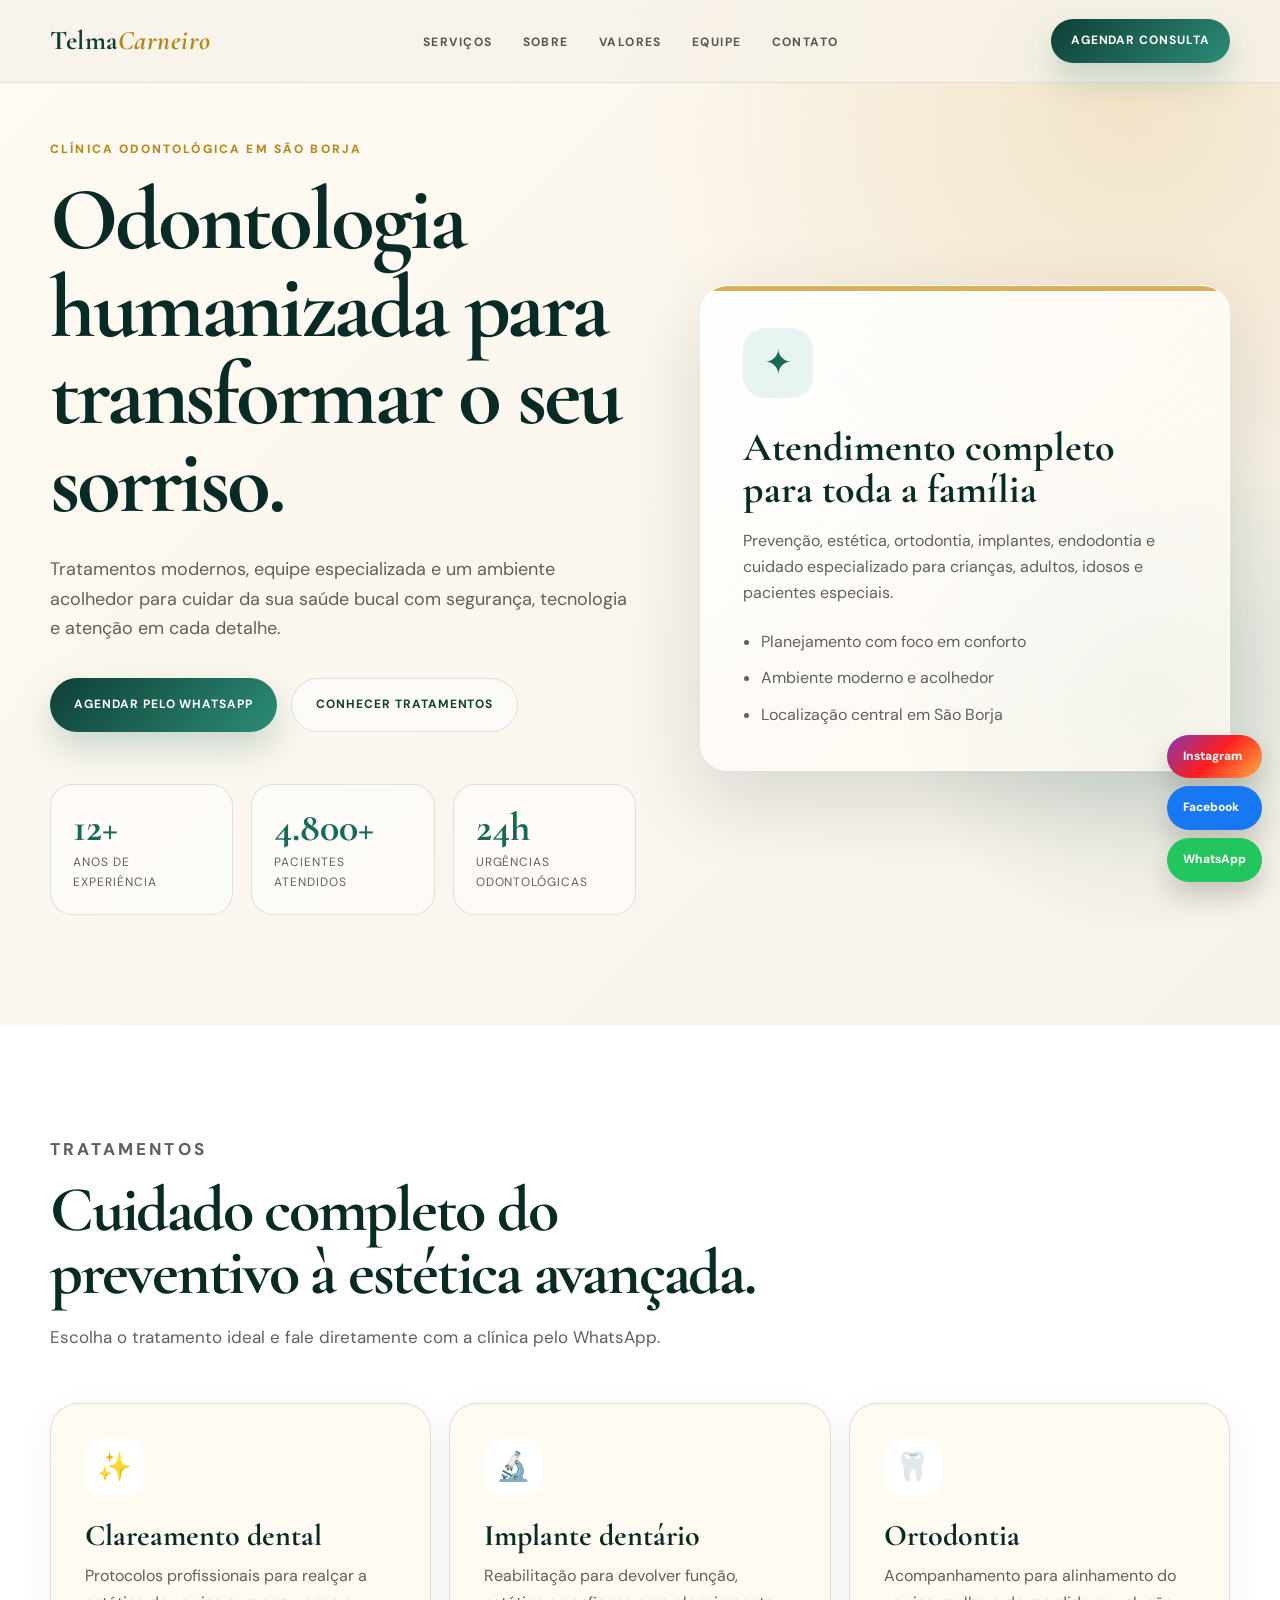
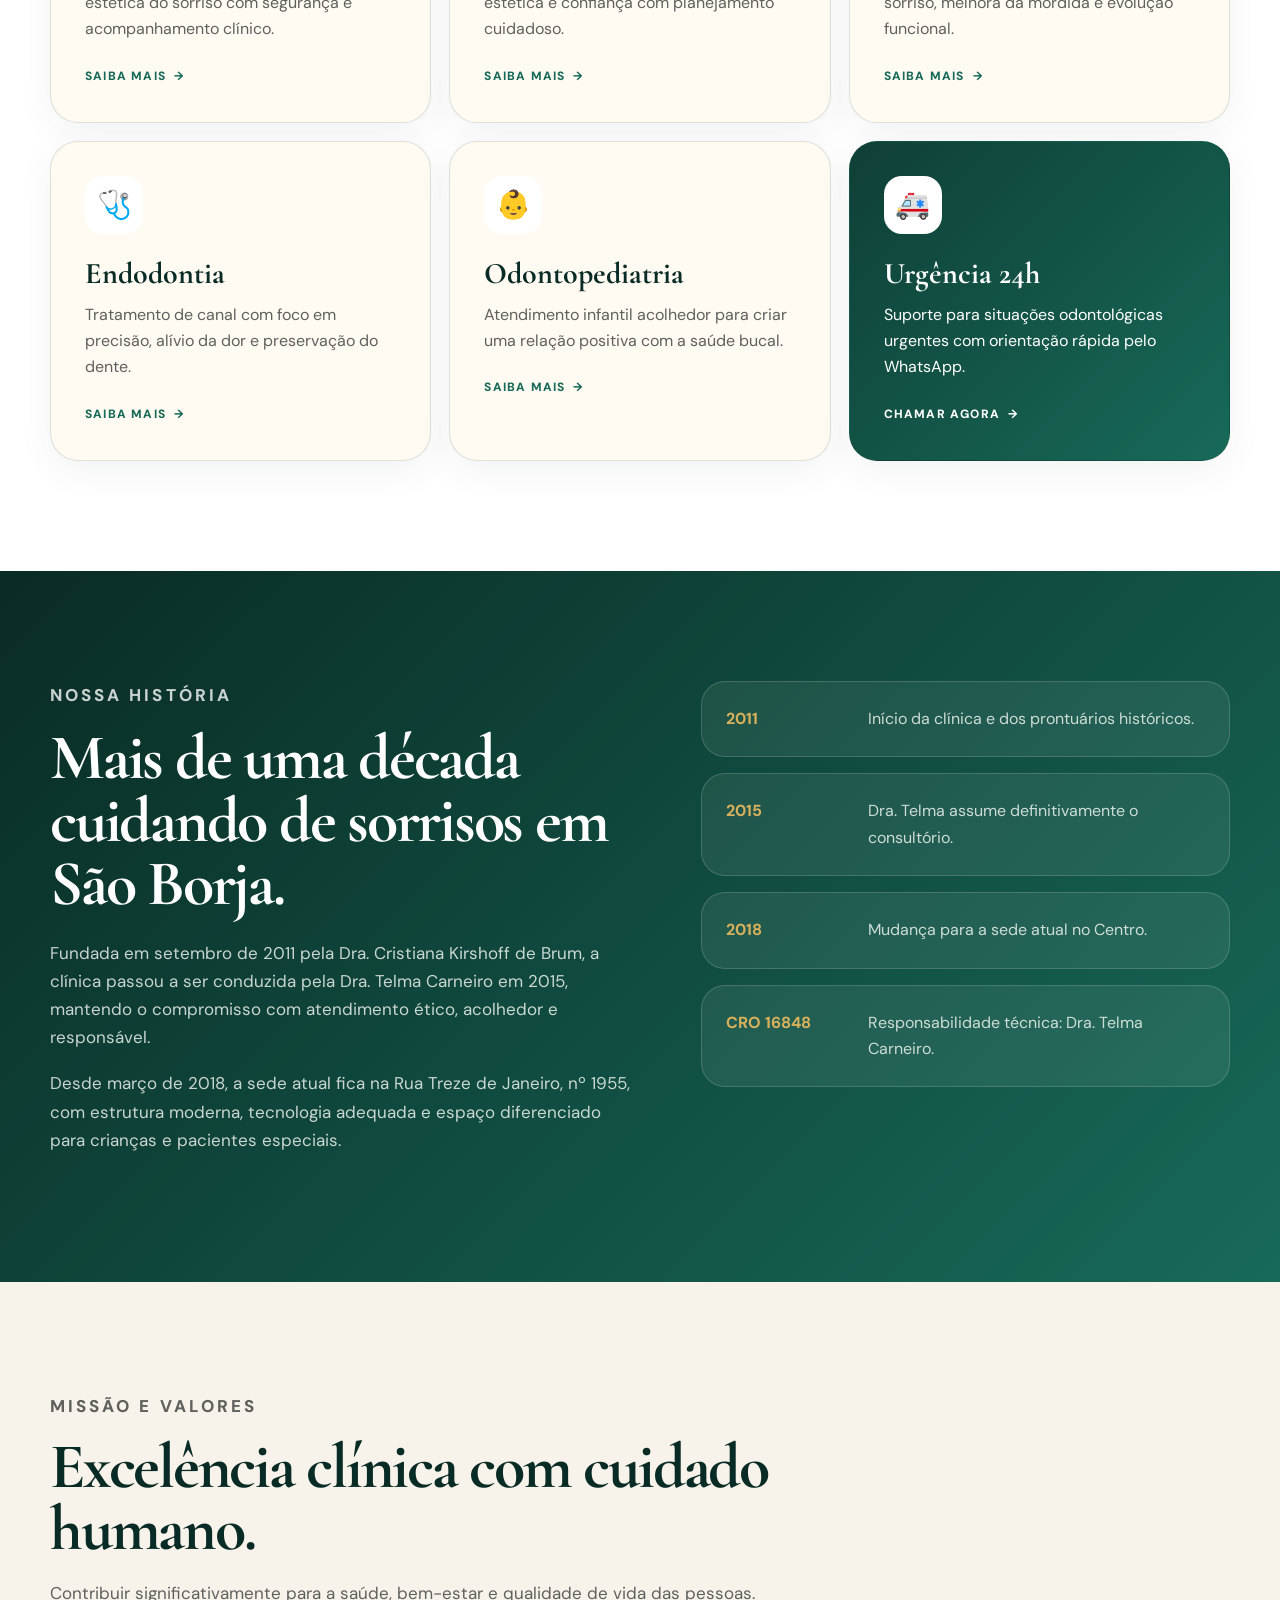
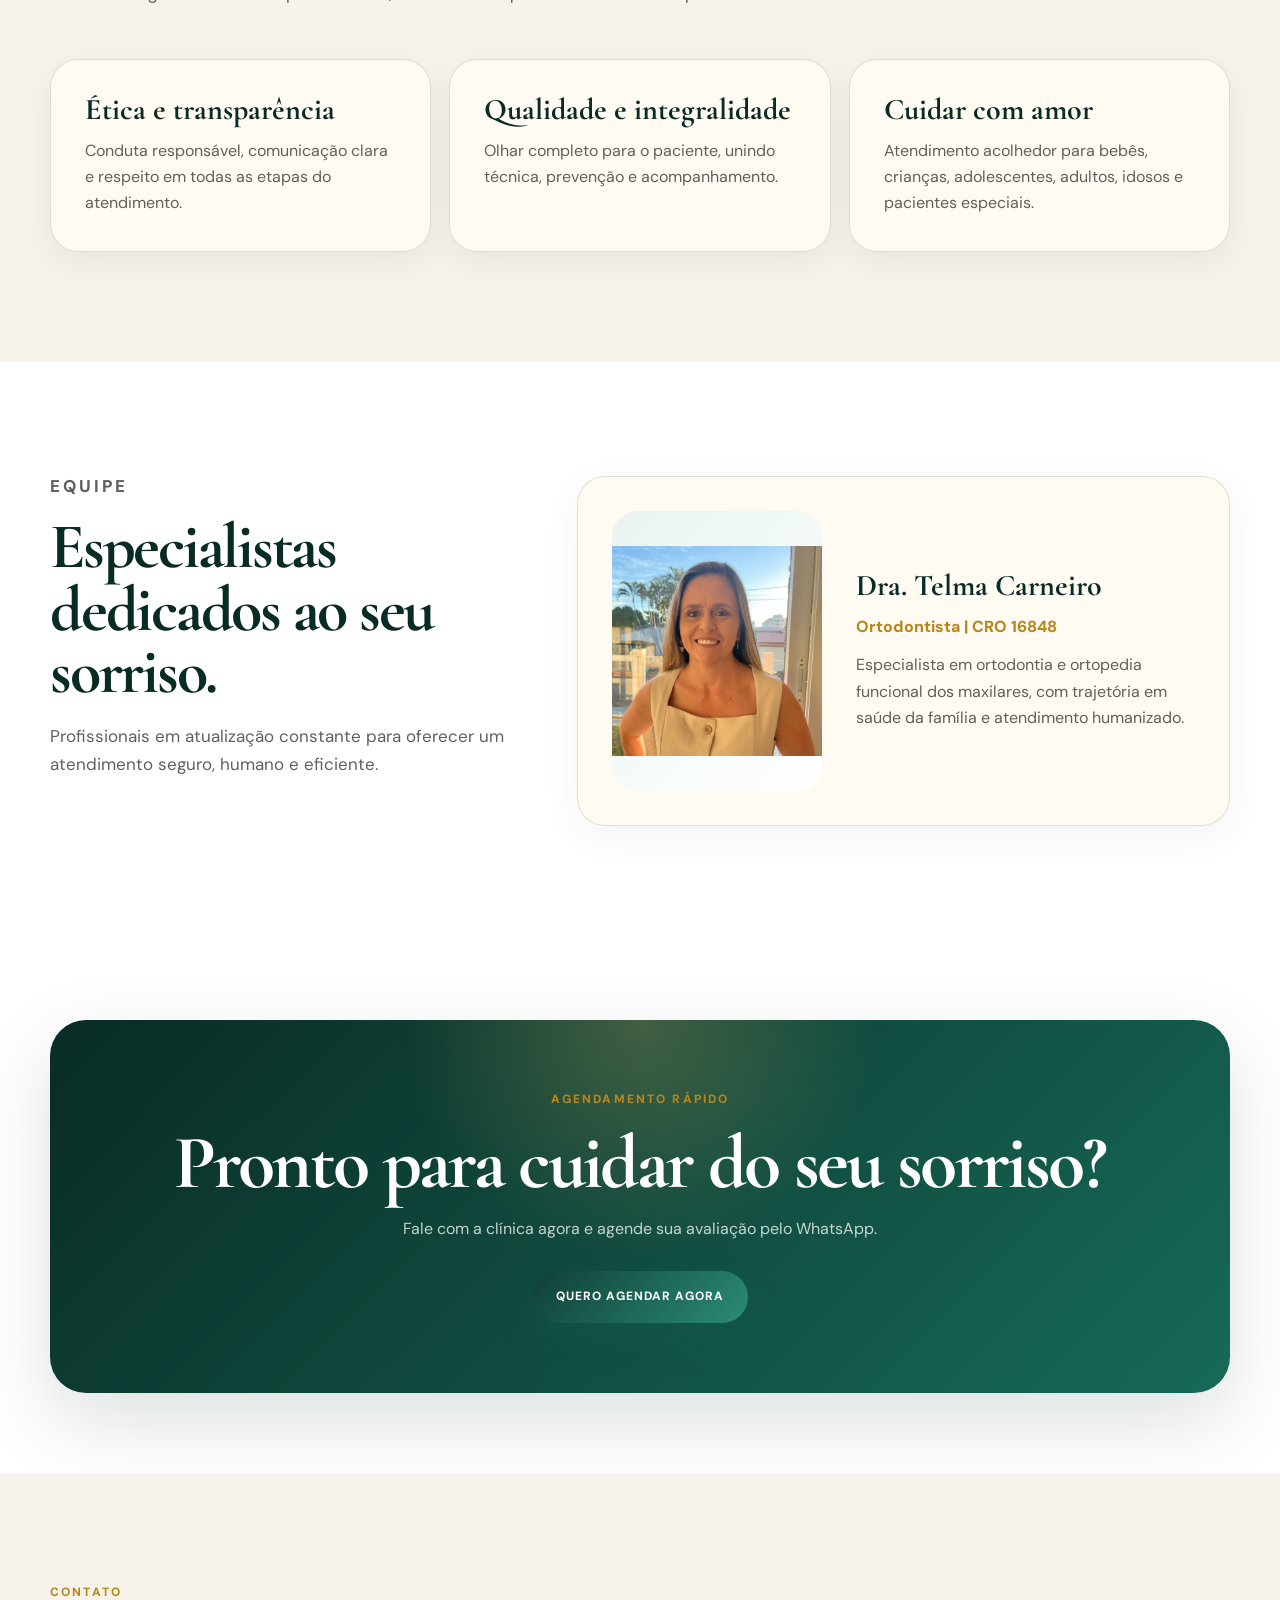
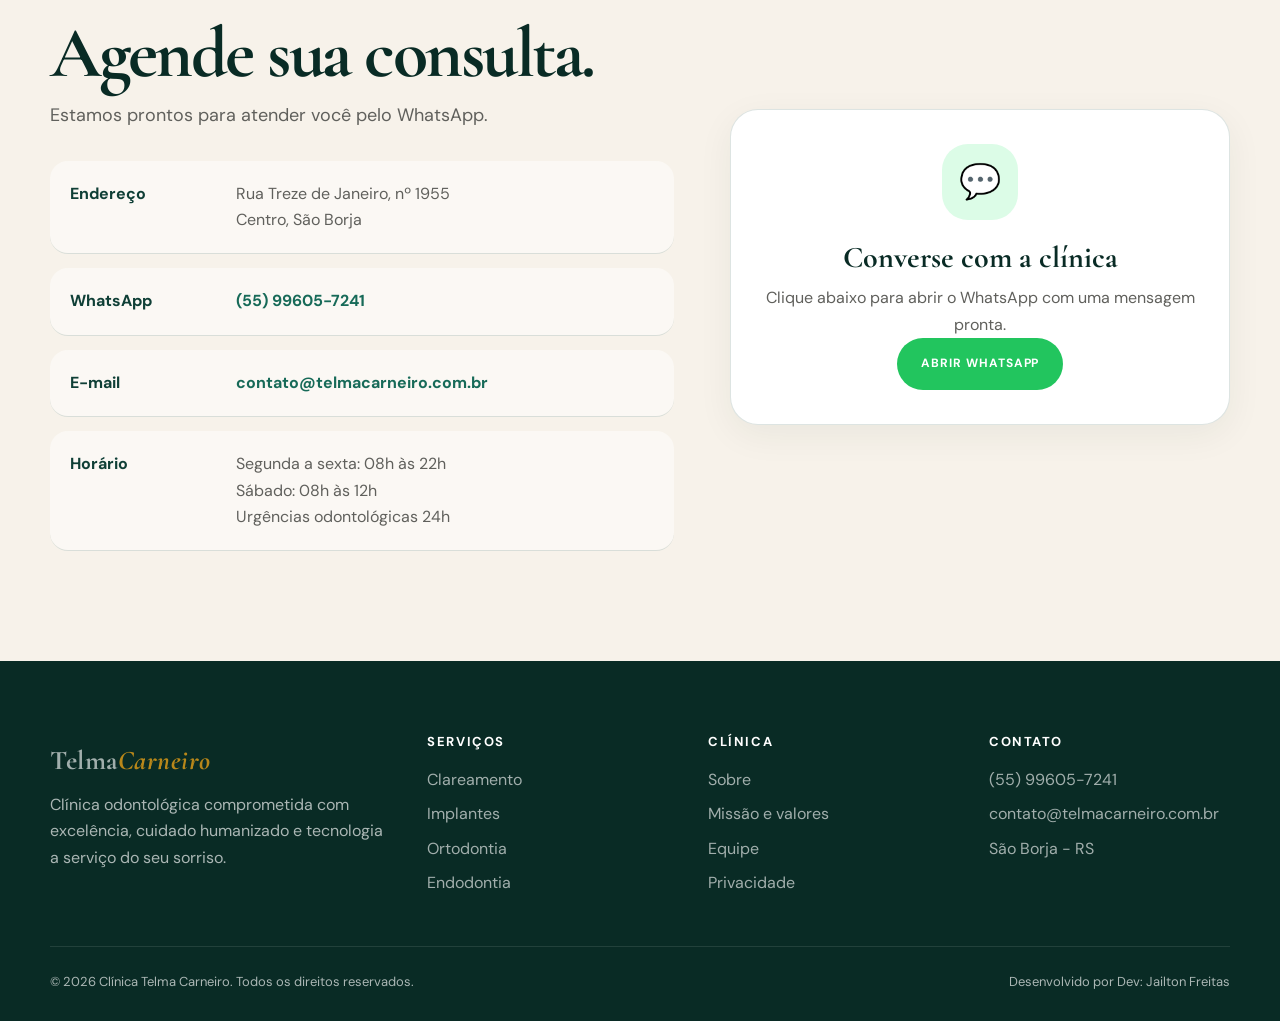
==== commit 14123f59: "Add files via upload" ====
--- a/index.html
+++ b/index.html
@@ -156,7 +156,7 @@
           <p>Profissionais em atualização constante para oferecer um atendimento seguro, humano e eficiente.</p>
         </div>
         <article class="doctor-card reveal reveal-delay-1">
-          <div class="doctor-photo" aria-hidden="true">👩‍⚕️</div>
+          <div class="doctor-photo" aria-hidden="true"><img src="Dra.png" alt="Dra. Telma Carneiro"></div>
           <div>
             <h3>Dra. Telma Carneiro</h3>
             <p class="role">Ortodontista | CRO 16848</p>
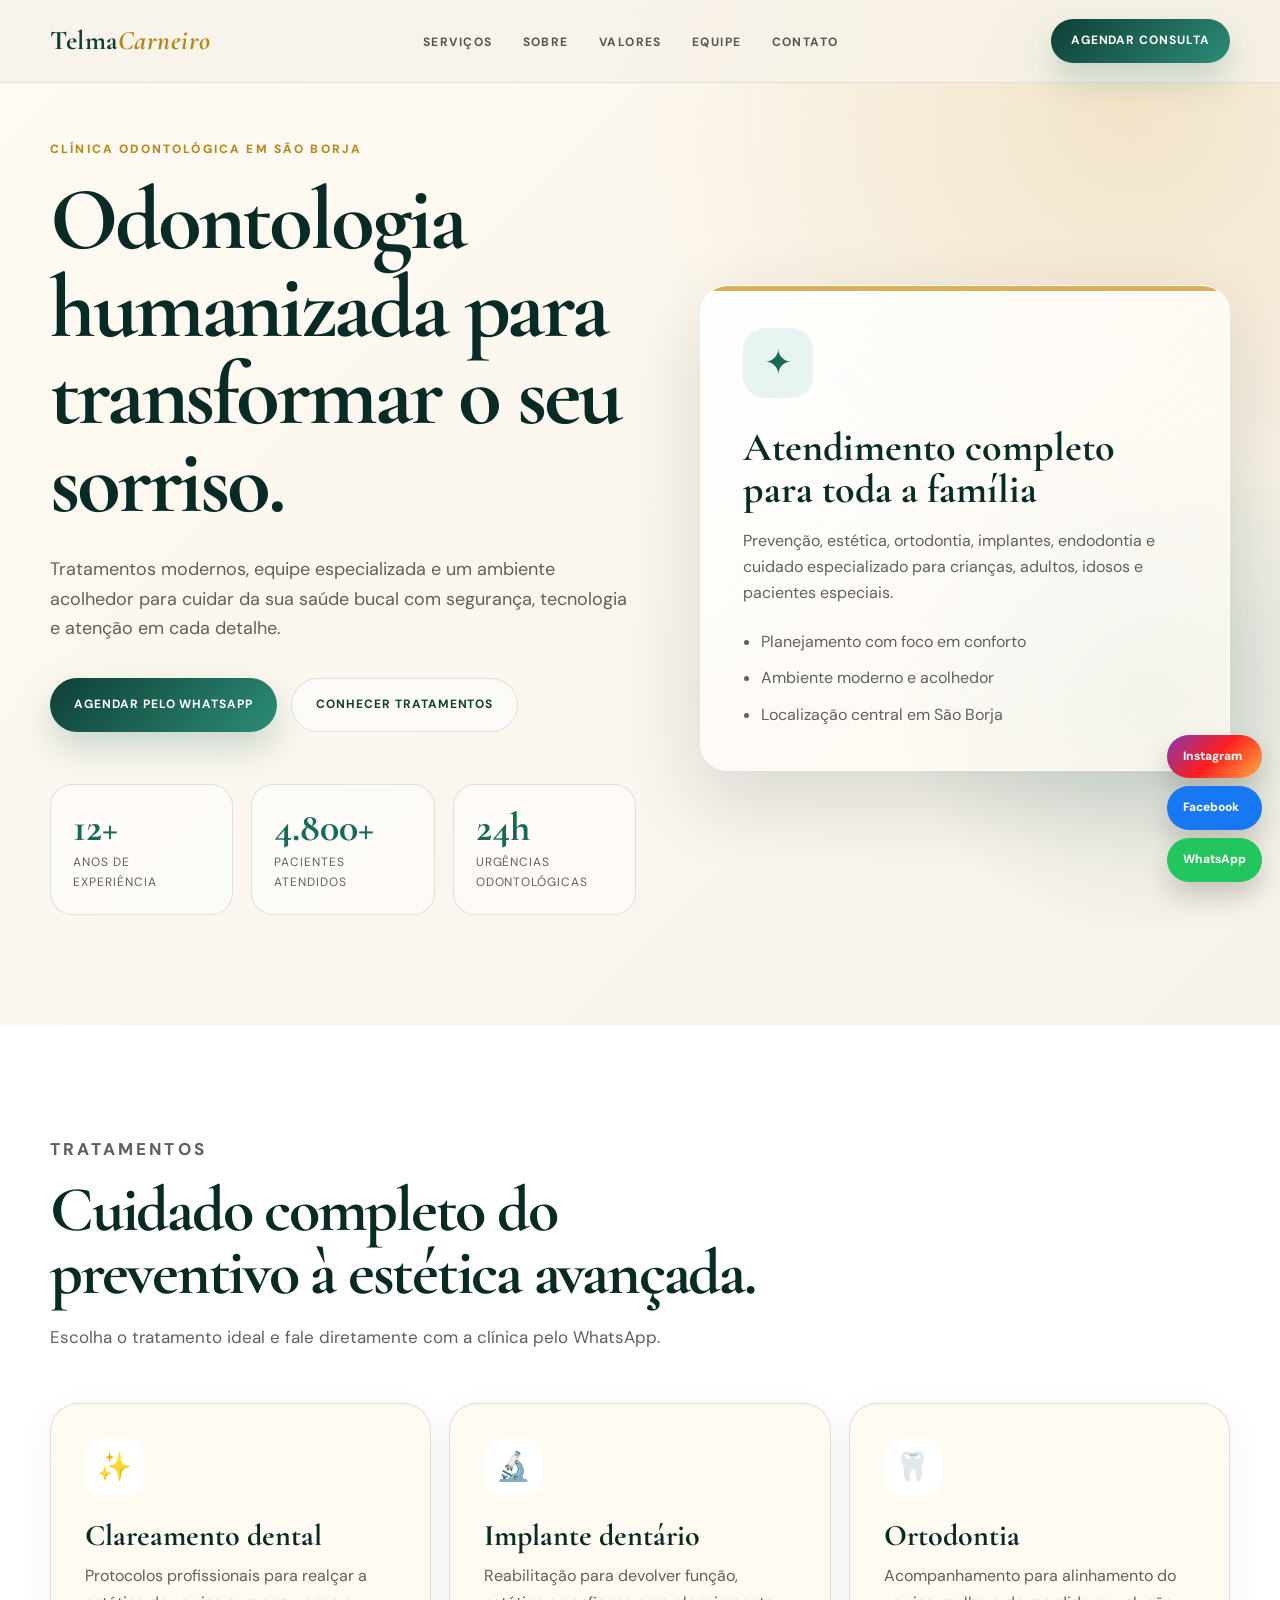
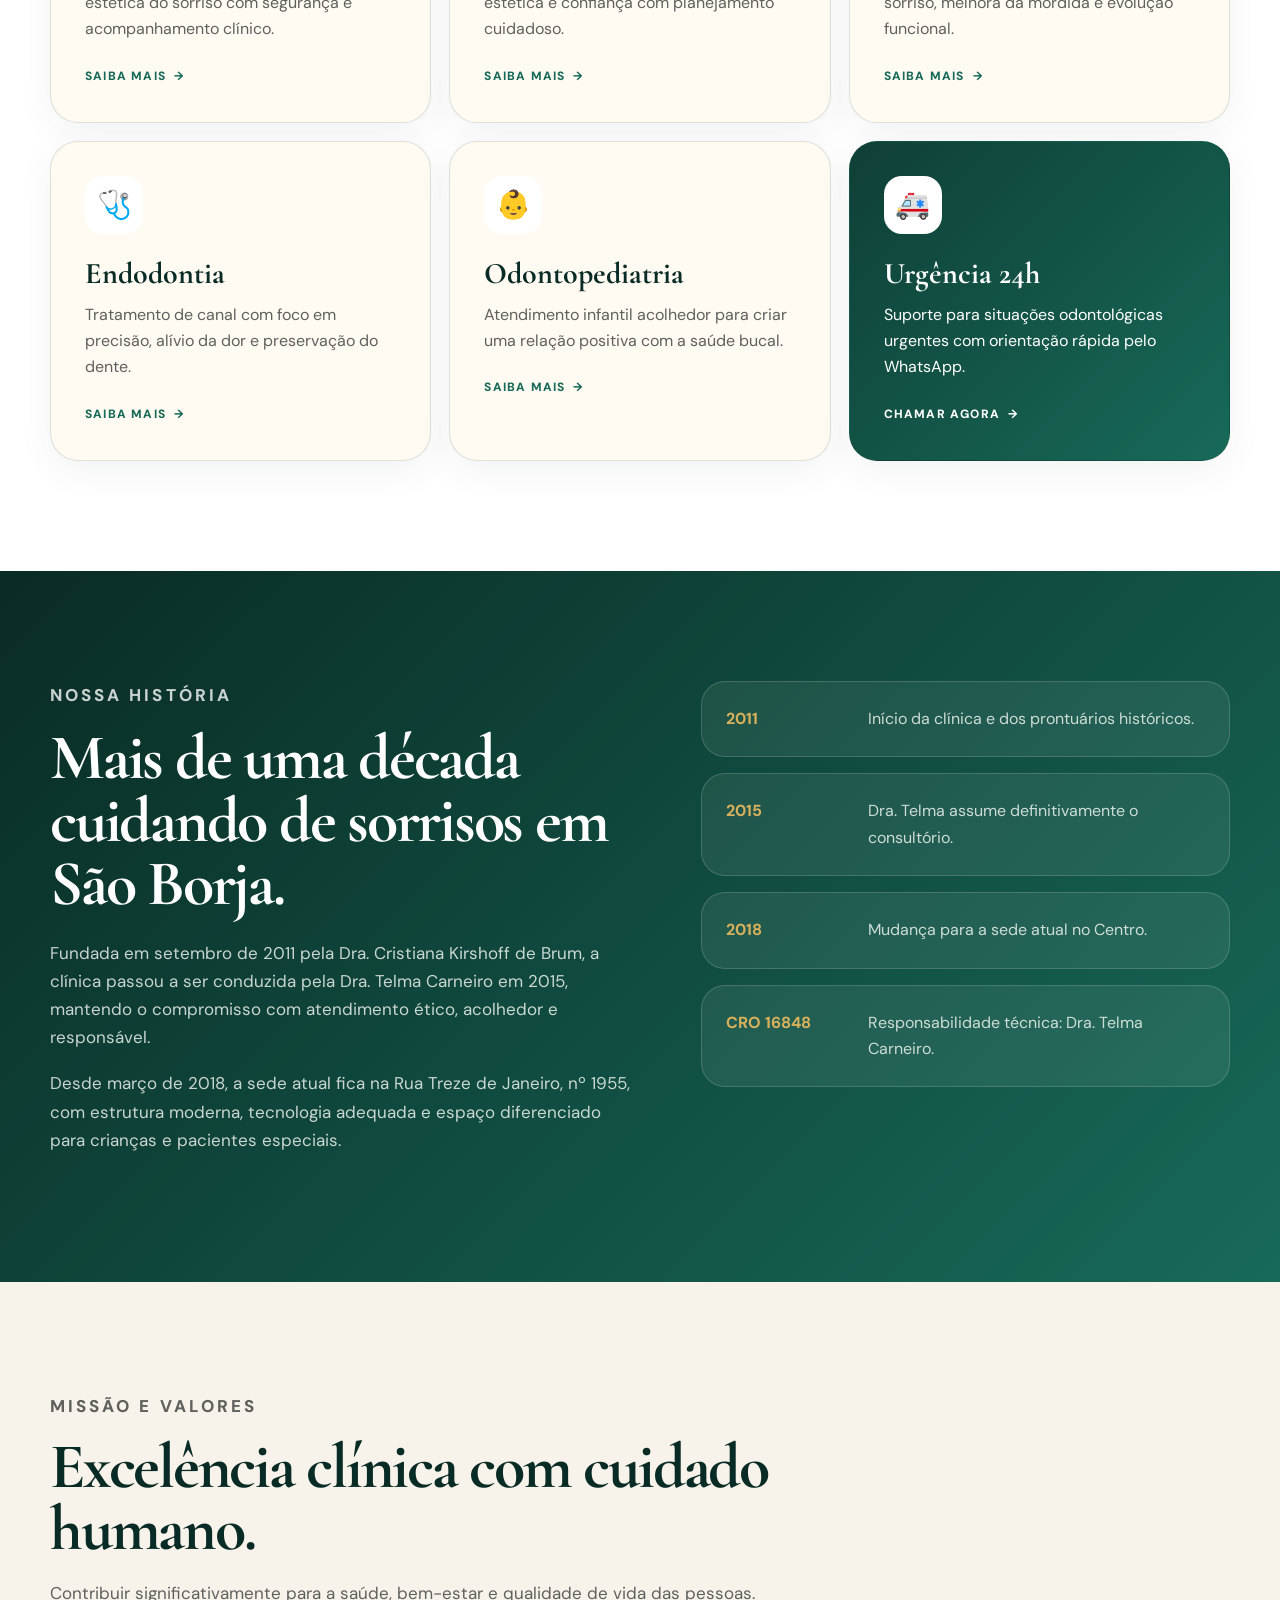
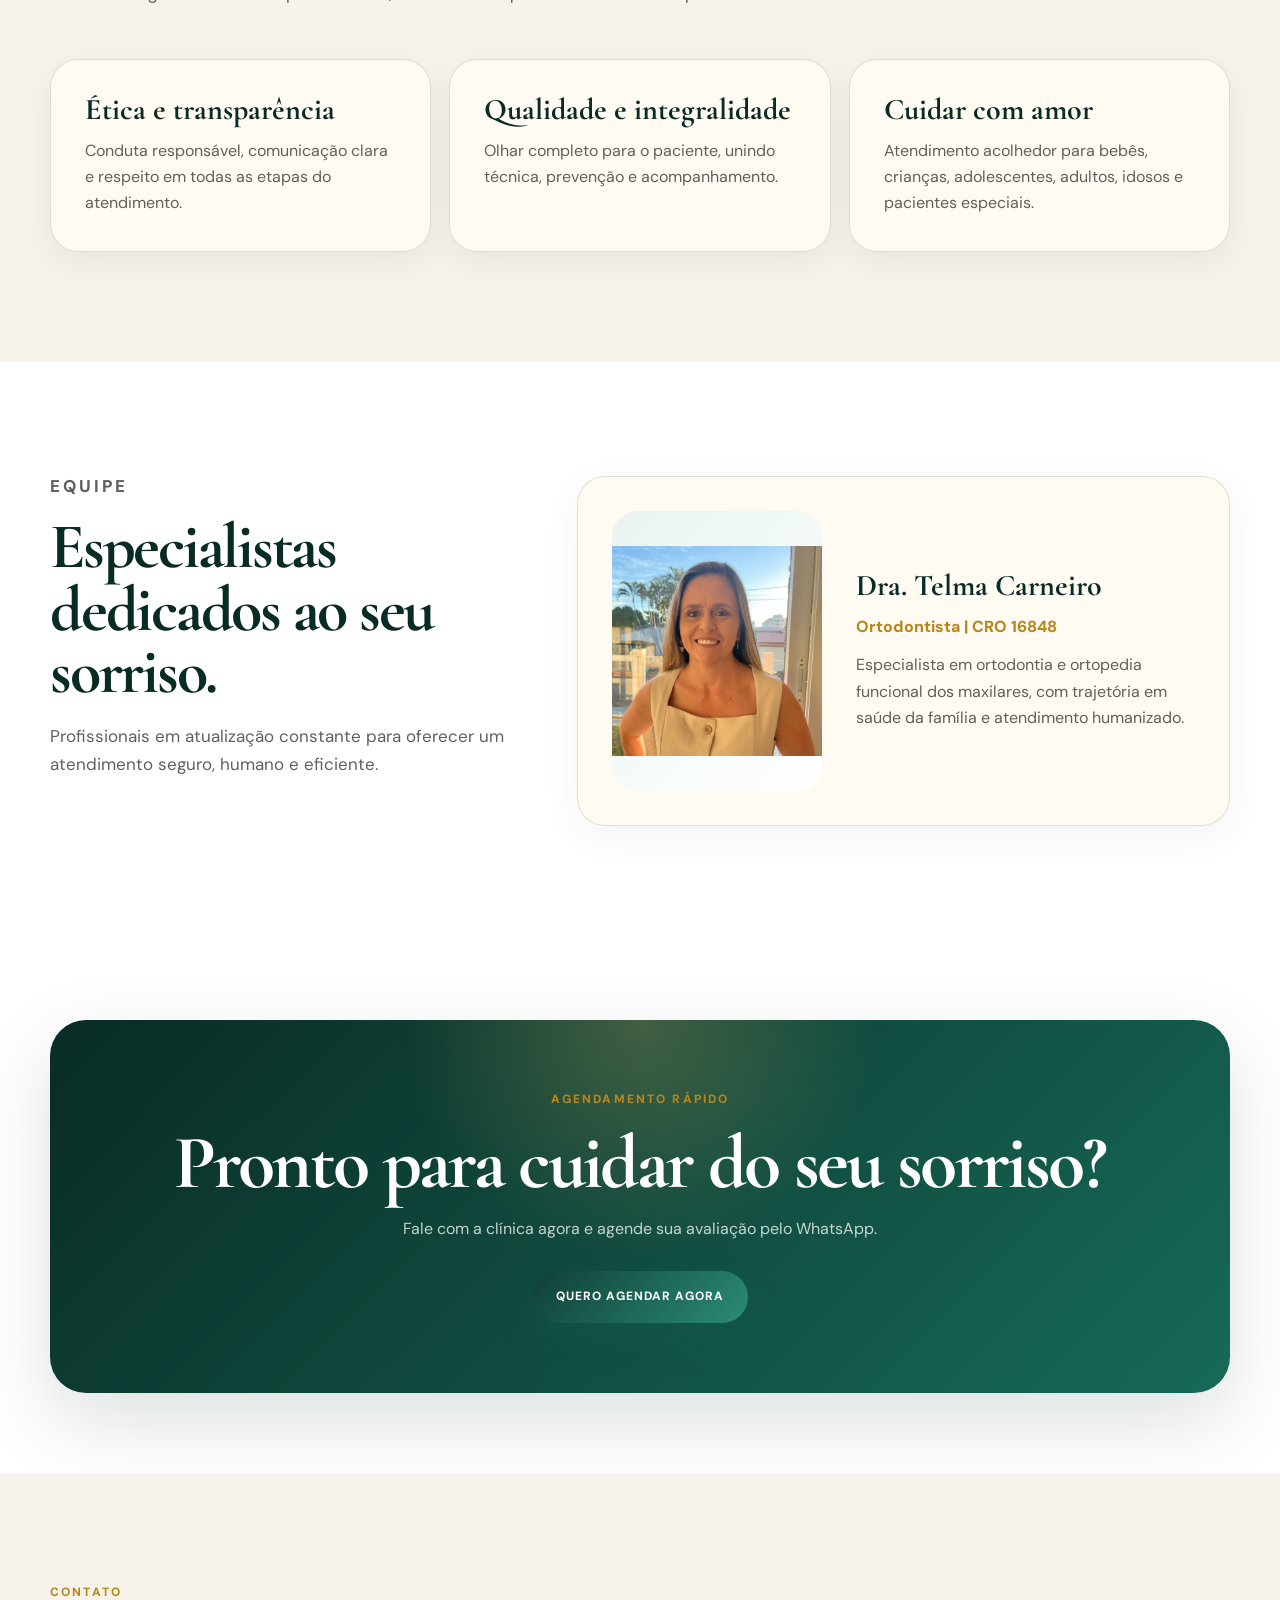
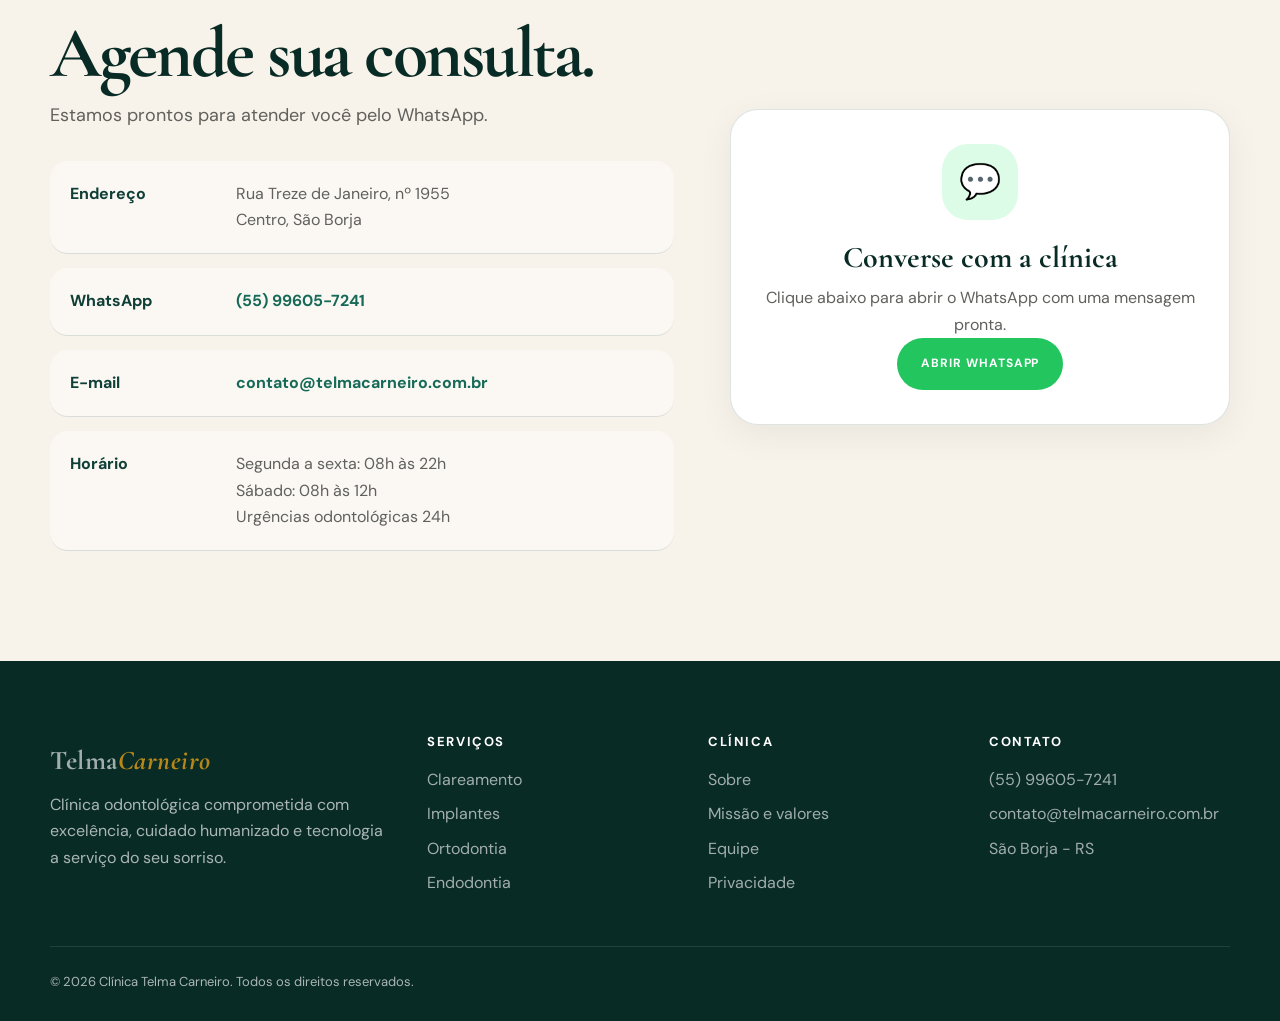
==== commit 982901dc: "Update index.html" ====
--- a/index.html
+++ b/index.html
@@ -208,7 +208,7 @@
       <div><h3>Clínica</h3><a href="#sobre">Sobre</a><a href="#valores">Missão e valores</a><a href="#equipe">Equipe</a><a href="privacidade.html">Privacidade</a></div>
       <div><h3>Contato</h3><a href="tel:+5555996057241">(55) 99605-7241</a><a href="mailto:contato@telmacarneiro.com.br">contato@telmacarneiro.com.br</a><a href="#contato">São Borja - RS</a></div>
     </div>
-    <div class="container footer-bottom"><span>© 2026 Clínica Telma Carneiro. Todos os direitos reservados.</span><span>Desenvolvido por Dev: Jailton Freitas</span></div>
+    <div class="container footer-bottom"><span>© 2026 Clínica Telma Carneiro. Todos os direitos reservados.</span></div>
   </footer>
 
   <div class="social-float" aria-label="Acesso rápido">
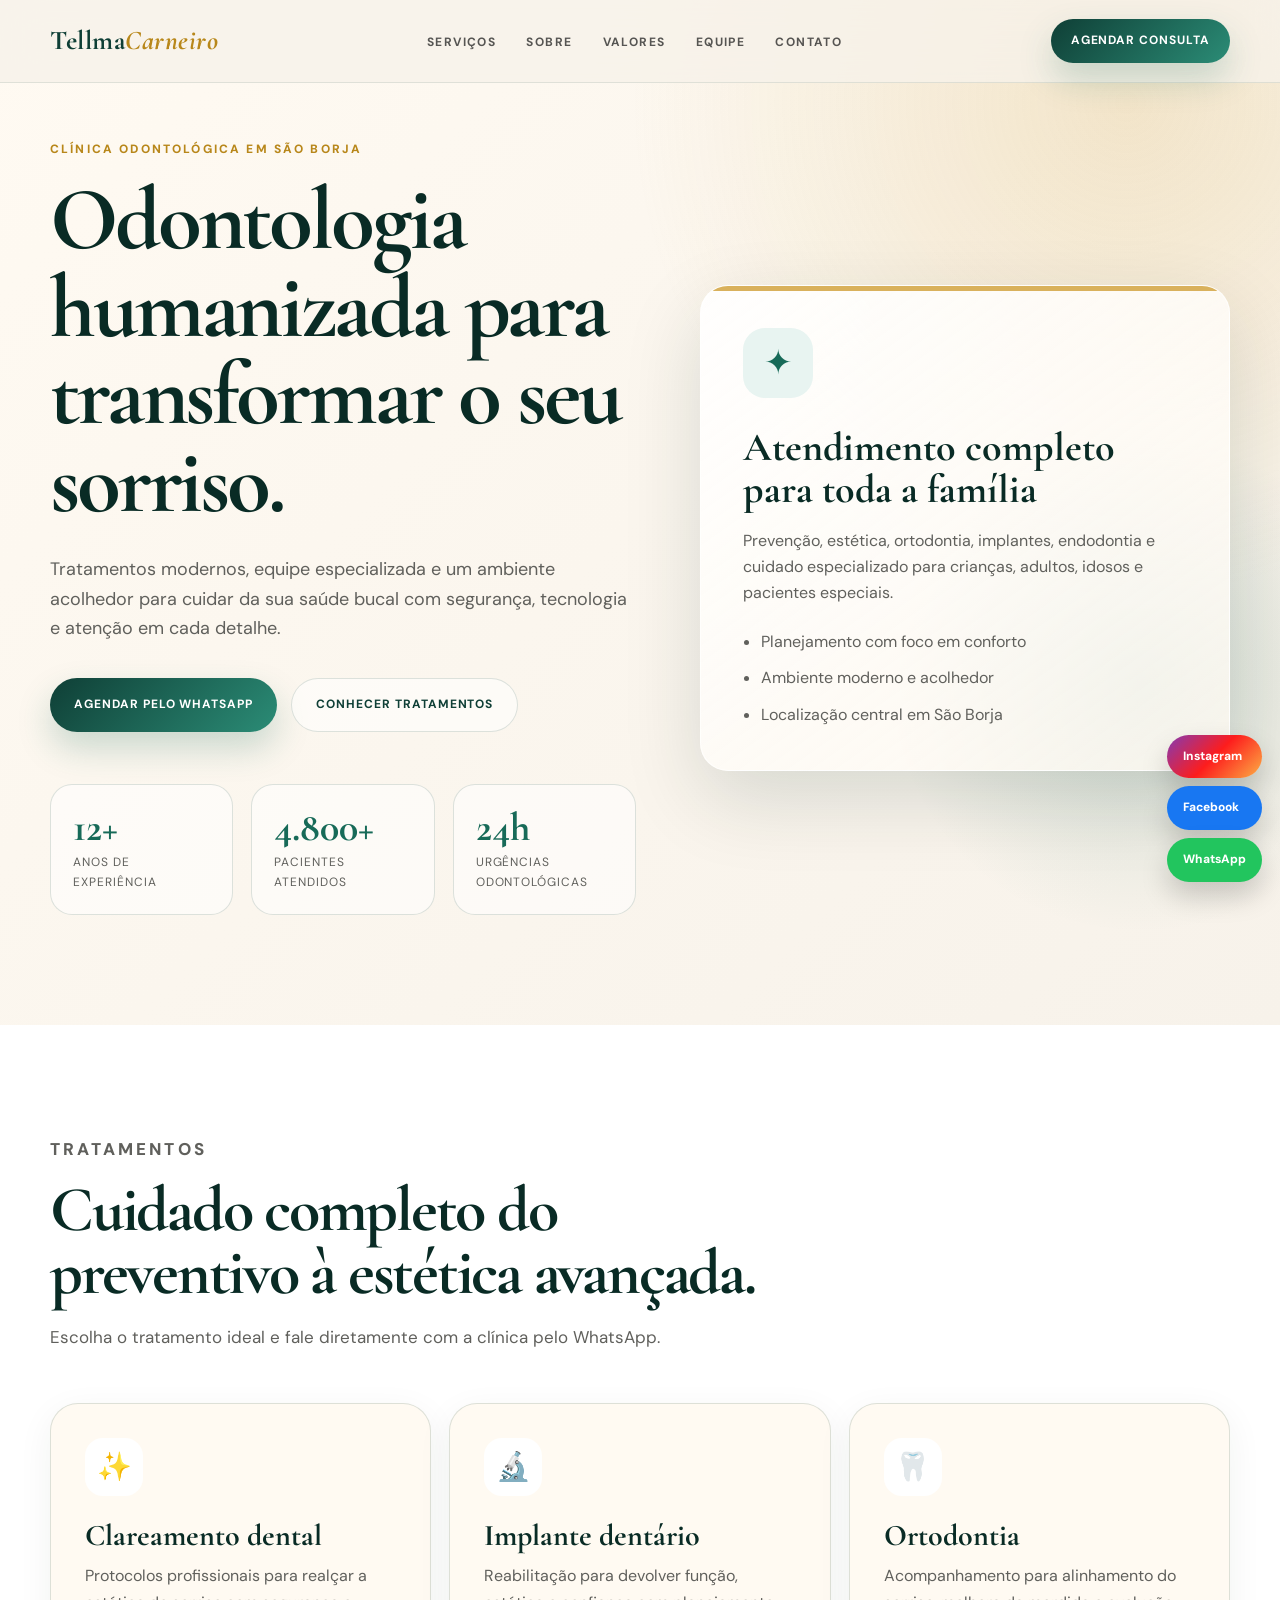
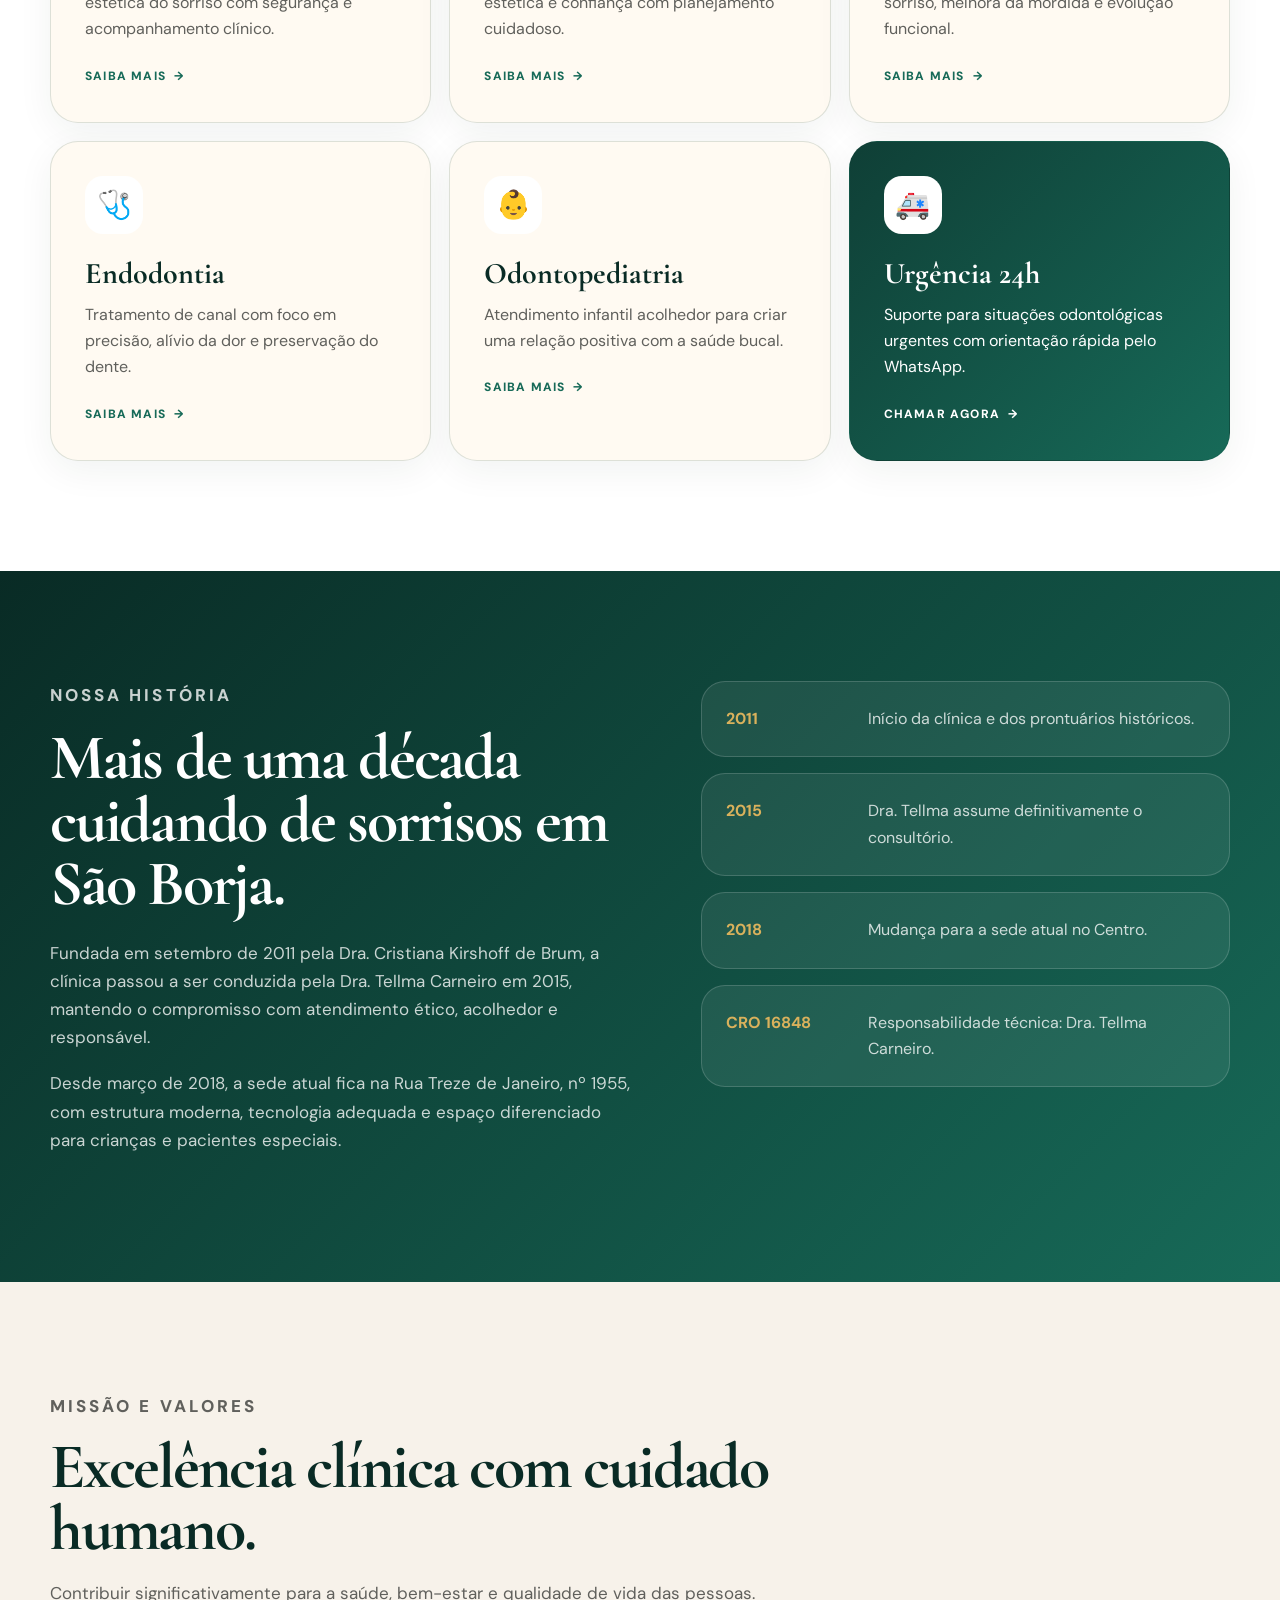
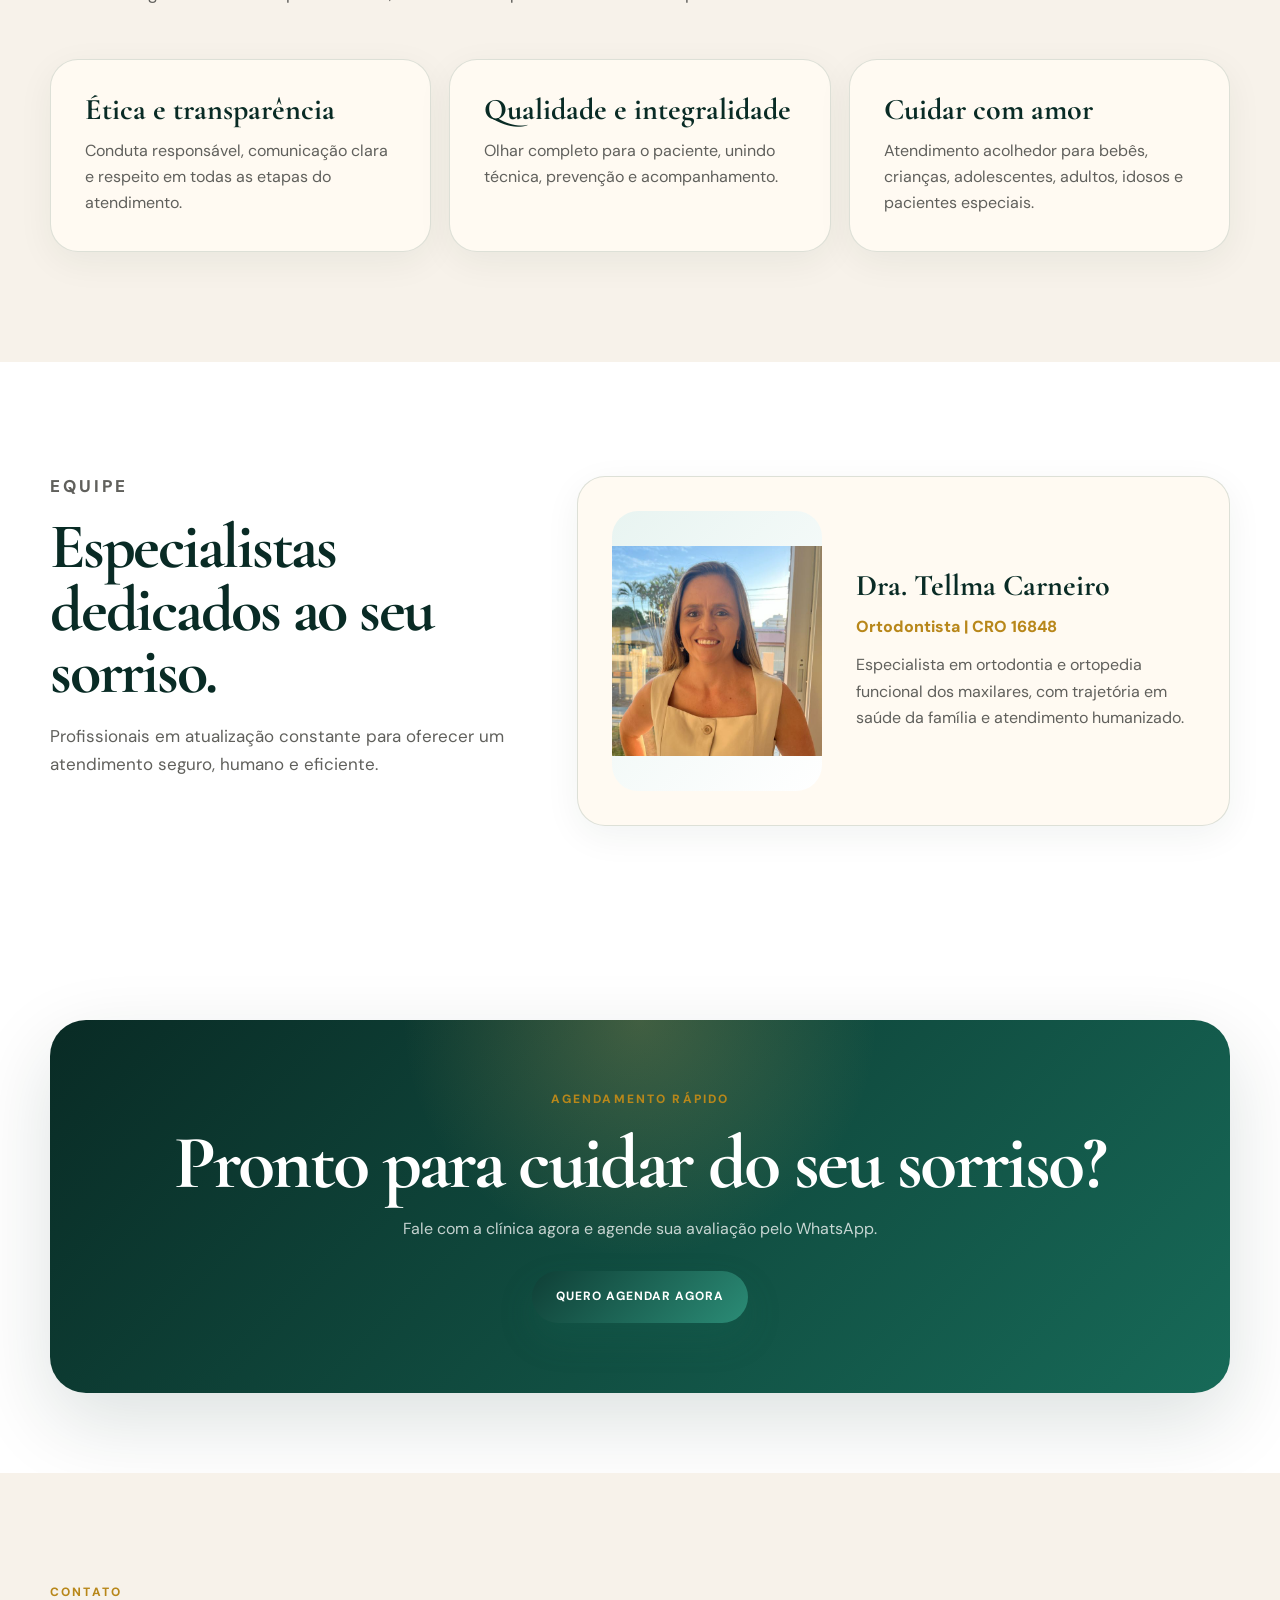
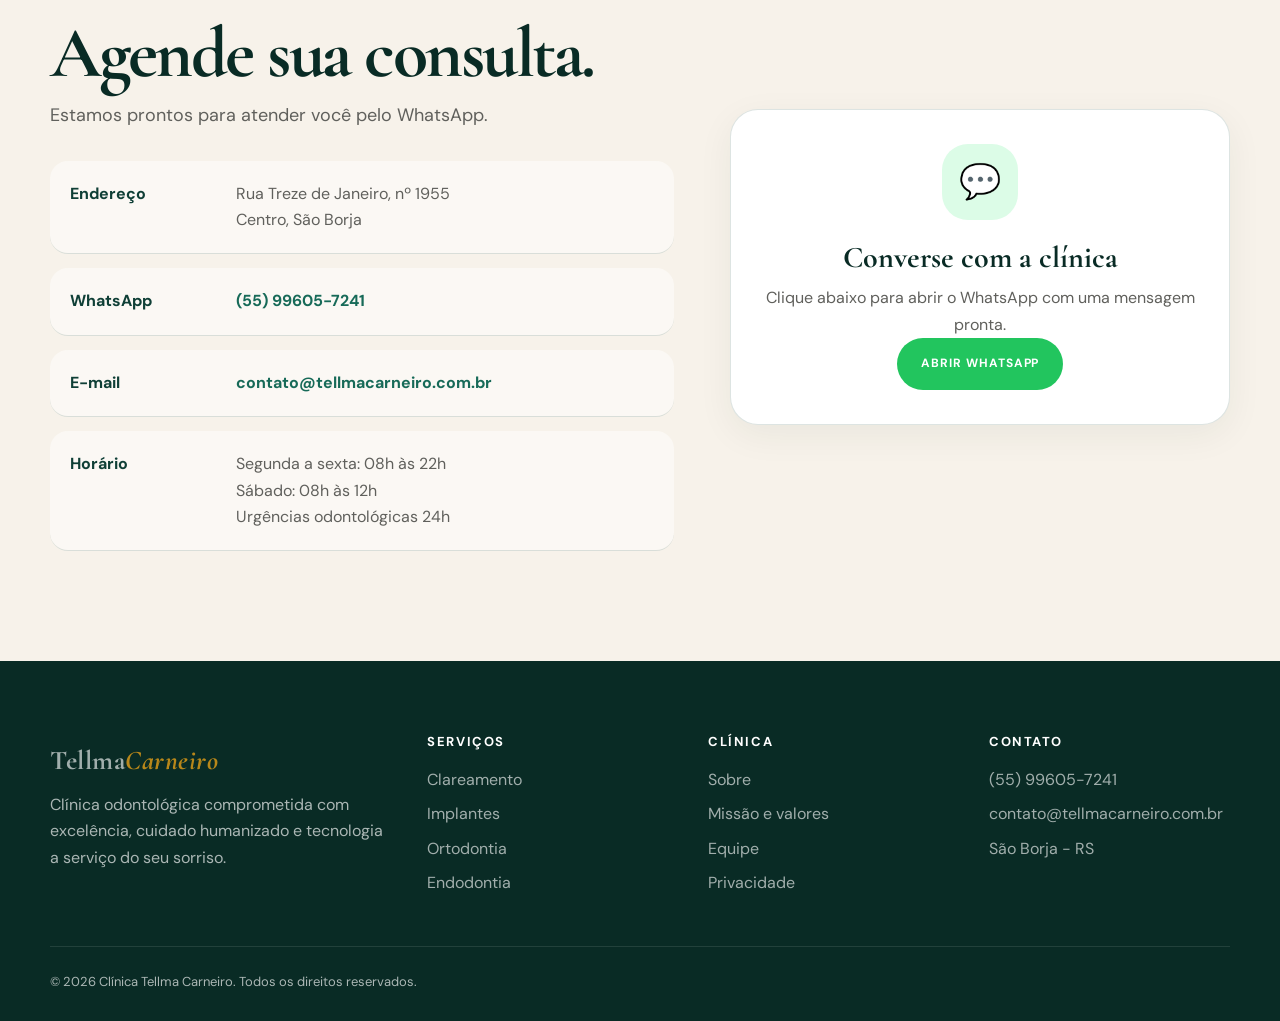
==== commit 9896ee43: "Update index.html" ====
--- a/index.html
+++ b/index.html
@@ -3,9 +3,9 @@
 <head>
   <meta charset="UTF-8">
   <meta name="viewport" content="width=device-width, initial-scale=1.0">
-  <meta name="description" content="Clínica Telma Carneiro em São Borja. Odontologia humanizada, ortodontia, implantes, clareamento, endodontia e atendimento familiar com urgência odontológica 24h.">
+  <meta name="description" content="Clínica Tellma Carneiro em São Borja. Odontologia humanizada, ortodontia, implantes, clareamento, endodontia e atendimento familiar com urgência odontológica 24h.">
   <meta name="theme-color" content="#0f3f36">
-  <title>Clínica Telma Carneiro | Odontologia Premium em São Borja</title>
+  <title>Clínica Tellma Carneiro | Odontologia Premium em São Borja</title>
   <link rel="preconnect" href="https://fonts.googleapis.com">
   <link rel="preconnect" href="https://fonts.gstatic.com" crossorigin>
   <link href="https://fonts.googleapis.com/css2?family=Cormorant+Garamond:ital,wght@0,500;0,600;0,700;1,600&family=DM+Sans:wght@400;500;600;700&display=swap" rel="stylesheet">
@@ -16,8 +16,8 @@
 
   <header class="site-header" data-header>
     <nav class="navbar" aria-label="Navegação principal">
-      <a href="#inicio" class="brand" aria-label="Clínica Telma Carneiro">
-        Telma<span>Carneiro</span>
+      <a href="#inicio" class="brand" aria-label="Clínica Tellma Carneiro">
+        Tellma<span>Carneiro</span>
       </a>
 
       <button class="menu-toggle" type="button" aria-label="Abrir menu" aria-expanded="false" aria-controls="navLinks" data-menu-toggle>
@@ -32,7 +32,7 @@
         <li><a href="#contato">Contato</a></li>
       </ul>
 
-      <a class="nav-cta" href="https://wa.me/5555996057241?text=Ol%C3%A1!%20Gostaria%20de%20agendar%20uma%20avalia%C3%A7%C3%A3o%20na%20Cl%C3%ADnica%20Telma%20Carneiro." target="_blank" rel="noopener">Agendar consulta</a>
+      <a class="nav-cta" href="https://wa.me/5555996057241?text=Ol%C3%A1!%20Gostaria%20de%20agendar%20uma%20avalia%C3%A7%C3%A3o%20na%20Cl%C3%ADnica%20Tellma%20Carneiro." target="_blank" rel="noopener">Agendar consulta</a>
     </nav>
   </header>
 
@@ -44,7 +44,7 @@
           <h1>Odontologia humanizada para transformar o seu sorriso.</h1>
           <p class="hero-subtitle">Tratamentos modernos, equipe especializada e um ambiente acolhedor para cuidar da sua saúde bucal com segurança, tecnologia e atenção em cada detalhe.</p>
           <div class="actions">
-            <a class="btn btn-primary" href="https://wa.me/5555996057241?text=Ol%C3%A1!%20Gostaria%20de%20agendar%20uma%20avalia%C3%A7%C3%A3o%20na%20Cl%C3%ADnica%20Telma%20Carneiro." target="_blank" rel="noopener">Agendar pelo WhatsApp</a>
+            <a class="btn btn-primary" href="https://wa.me/5555996057241?text=Ol%C3%A1!%20Gostaria%20de%20agendar%20uma%20avalia%C3%A7%C3%A3o%20na%20Cl%C3%ADnica%20Tellma%20Carneiro." target="_blank" rel="noopener">Agendar pelo WhatsApp</a>
             <a class="btn btn-ghost" href="#servicos">Conhecer tratamentos</a>
           </div>
           <dl class="hero-stats" aria-label="Indicadores da clínica">
@@ -121,14 +121,14 @@
         <div class="reveal">
           <p class="eyebrow">Nossa história</p>
           <h2>Mais de uma década cuidando de sorrisos em São Borja.</h2>
-          <p>Fundada em setembro de 2011 pela Dra. Cristiana Kirshoff de Brum, a clínica passou a ser conduzida pela Dra. Telma Carneiro em 2015, mantendo o compromisso com atendimento ético, acolhedor e responsável.</p>
+          <p>Fundada em setembro de 2011 pela Dra. Cristiana Kirshoff de Brum, a clínica passou a ser conduzida pela Dra. Tellma Carneiro em 2015, mantendo o compromisso com atendimento ético, acolhedor e responsável.</p>
           <p>Desde março de 2018, a sede atual fica na Rua Treze de Janeiro, nº 1955, com estrutura moderna, tecnologia adequada e espaço diferenciado para crianças e pacientes especiais.</p>
         </div>
         <div class="timeline reveal reveal-delay-1">
           <div><strong>2011</strong><span>Início da clínica e dos prontuários históricos.</span></div>
-          <div><strong>2015</strong><span>Dra. Telma assume definitivamente o consultório.</span></div>
+          <div><strong>2015</strong><span>Dra. Tellma assume definitivamente o consultório.</span></div>
           <div><strong>2018</strong><span>Mudança para a sede atual no Centro.</span></div>
-          <div><strong>CRO 16848</strong><span>Responsabilidade técnica: Dra. Telma Carneiro.</span></div>
+          <div><strong>CRO 16848</strong><span>Responsabilidade técnica: Dra. Tellma Carneiro.</span></div>
         </div>
       </div>
     </section>
@@ -156,9 +156,9 @@
           <p>Profissionais em atualização constante para oferecer um atendimento seguro, humano e eficiente.</p>
         </div>
         <article class="doctor-card reveal reveal-delay-1">
-          <div class="doctor-photo" aria-hidden="true"><img src="Dra.png" alt="Dra. Telma Carneiro"></div>
+          <div class="doctor-photo" aria-hidden="true"><img src="Dra.png" alt="Dra. Tella Carneiro"></div>
           <div>
-            <h3>Dra. Telma Carneiro</h3>
+            <h3>Dra. Tellma Carneiro</h3>
             <p class="role">Ortodontista | CRO 16848</p>
             <p>Especialista em ortodontia e ortopedia funcional dos maxilares, com trajetória em saúde da família e atendimento humanizado.</p>
           </div>
@@ -184,7 +184,7 @@
           <div class="contact-list">
             <div><strong>Endereço</strong><span>Rua Treze de Janeiro, nº 1955<br>Centro, São Borja</span></div>
             <div><strong>WhatsApp</strong><span><a href="tel:+5555996057241">(55) 99605-7241</a></span></div>
-            <div><strong>E-mail</strong><span><a href="mailto:contato@telmacarneiro.com.br">contato@telmacarneiro.com.br</a></span></div>
+            <div><strong>E-mail</strong><span><a href="mailto:contato@tellmacarneiro.com.br">contato@tellmacarneiro.com.br</a></span></div>
             <div><strong>Horário</strong><span>Segunda a sexta: 08h às 22h<br>Sábado: 08h às 12h<br>Urgências odontológicas 24h</span></div>
           </div>
         </div>
@@ -192,7 +192,7 @@
           <span class="whatsapp-badge">💬</span>
           <h3>Converse com a clínica</h3>
           <p>Clique abaixo para abrir o WhatsApp com uma mensagem pronta.</p>
-          <a class="btn btn-whatsapp" href="https://wa.me/5555996057241?text=Ol%C3%A1!%20Gostaria%20de%20agendar%20uma%20avalia%C3%A7%C3%A3o%20na%20Cl%C3%ADnica%20Telma%20Carneiro." target="_blank" rel="noopener">Abrir WhatsApp</a>
+          <a class="btn btn-whatsapp" href="https://wa.me/5555996057241?text=Ol%C3%A1!%20Gostaria%20de%20agendar%20uma%20avalia%C3%A7%C3%A3o%20na%20Cl%C3%ADnica%20Tellma%20Carneiro." target="_blank" rel="noopener">Abrir WhatsApp</a>
         </div>
       </div>
     </section>
@@ -201,19 +201,19 @@
   <footer class="footer">
     <div class="container footer-grid">
       <div>
-        <a href="#inicio" class="brand footer-brand">Telma<span>Carneiro</span></a>
+        <a href="#inicio" class="brand footer-brand">Tellma<span>Carneiro</span></a>
         <p>Clínica odontológica comprometida com excelência, cuidado humanizado e tecnologia a serviço do seu sorriso.</p>
       </div>
       <div><h3>Serviços</h3><a href="#servicos">Clareamento</a><a href="#servicos">Implantes</a><a href="#servicos">Ortodontia</a><a href="#servicos">Endodontia</a></div>
       <div><h3>Clínica</h3><a href="#sobre">Sobre</a><a href="#valores">Missão e valores</a><a href="#equipe">Equipe</a><a href="privacidade.html">Privacidade</a></div>
-      <div><h3>Contato</h3><a href="tel:+5555996057241">(55) 99605-7241</a><a href="mailto:contato@telmacarneiro.com.br">contato@telmacarneiro.com.br</a><a href="#contato">São Borja - RS</a></div>
+      <div><h3>Contato</h3><a href="tel:+5555996057241">(55) 99605-7241</a><a href="mailto:contato@tellmacarneiro.com.br">contato@tellmacarneiro.com.br</a><a href="#contato">São Borja - RS</a></div>
     </div>
-    <div class="container footer-bottom"><span>© 2026 Clínica Telma Carneiro. Todos os direitos reservados.</span></div>
+    <div class="container footer-bottom"><span>© 2026 Clínica Tellma Carneiro. Todos os direitos reservados.</span></div>
   </footer>
 
   <div class="social-float" aria-label="Acesso rápido">
-    <a href="https://www.instagram.com/telmacarneirodentista" target="_blank" rel="noopener" aria-label="Instagram">Instagram</a>
-    <a href="https://www.facebook.com/TelmaCarneiro" target="_blank" rel="noopener" aria-label="Facebook">Facebook</a>
+    <a href="https://www.instagram.com/tellmacarneirodentista" target="_blank" rel="noopener" aria-label="Instagram">Instagram</a>
+    <a href="https://www.facebook.com/TellmaCarneiro" target="_blank" rel="noopener" aria-label="Facebook">Facebook</a>
     <a href="https://wa.me/5555996057241" target="_blank" rel="noopener" aria-label="WhatsApp">WhatsApp</a>
   </div>
 
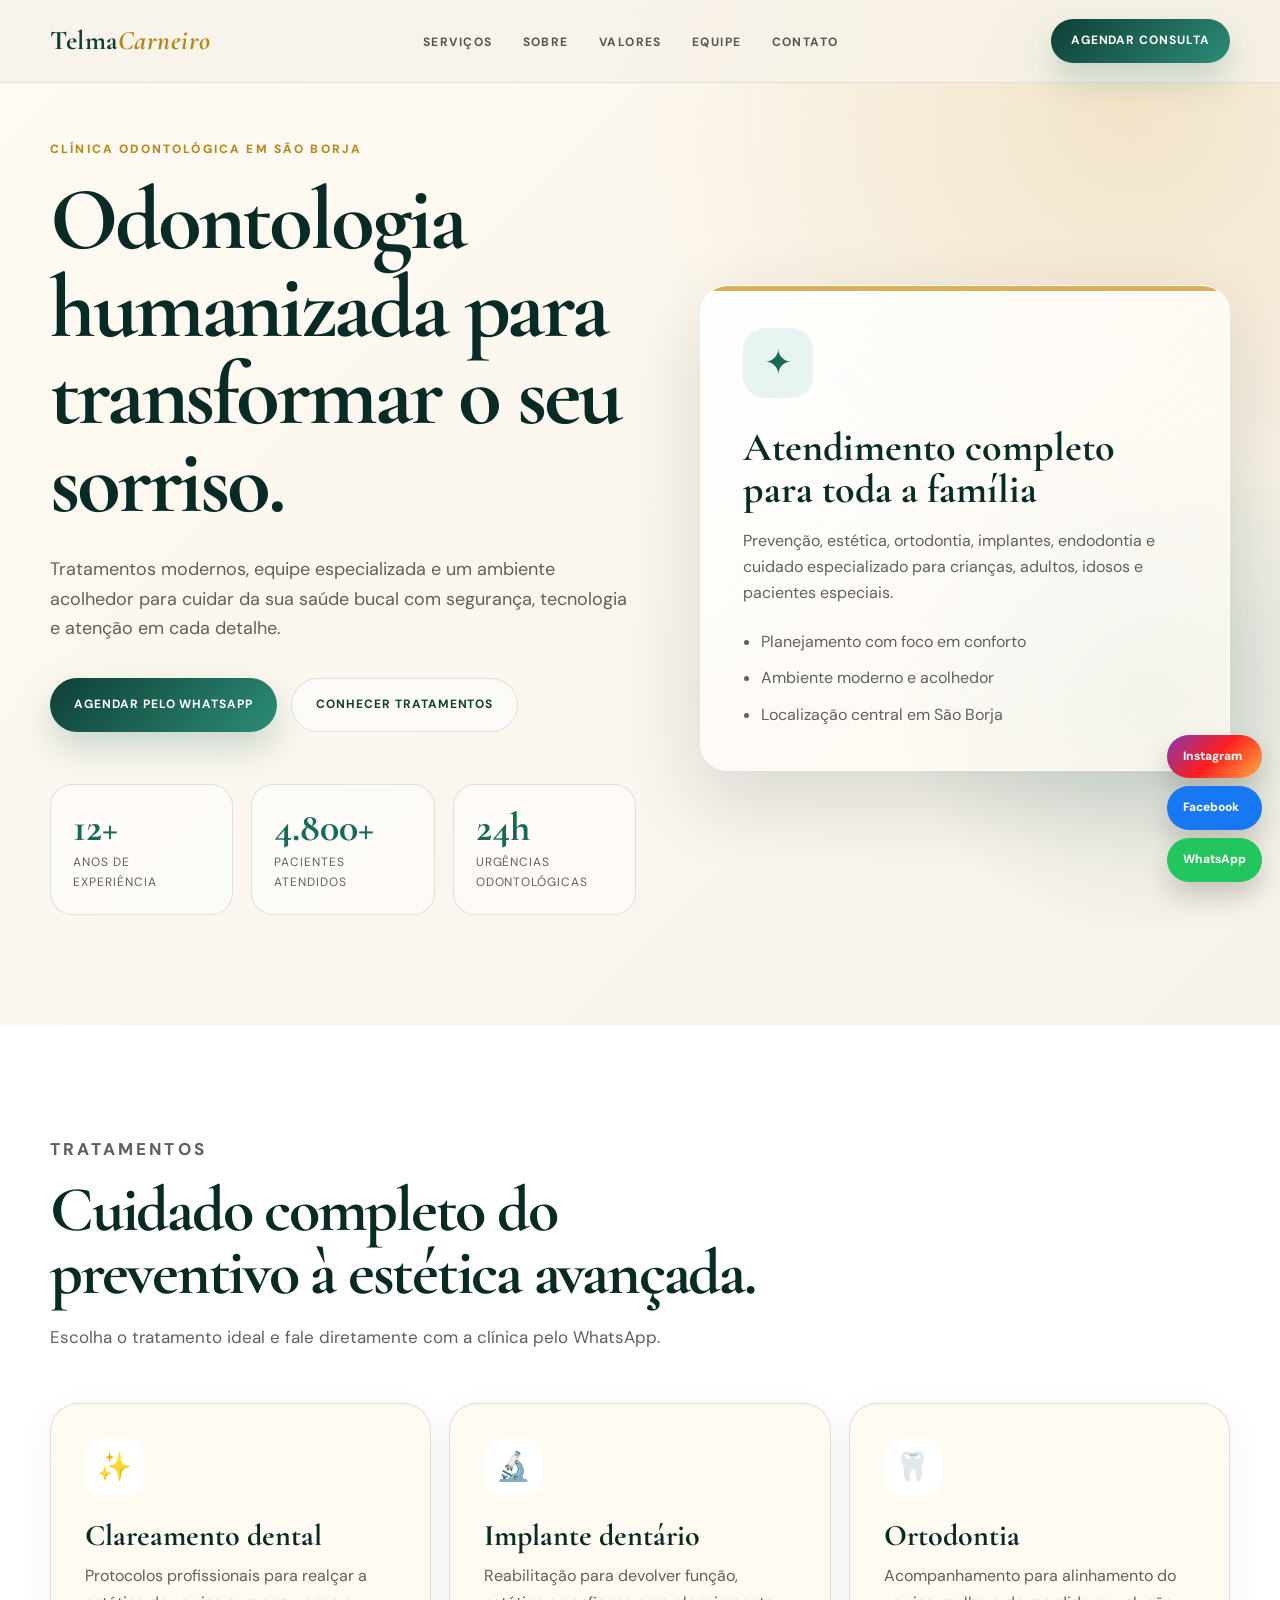
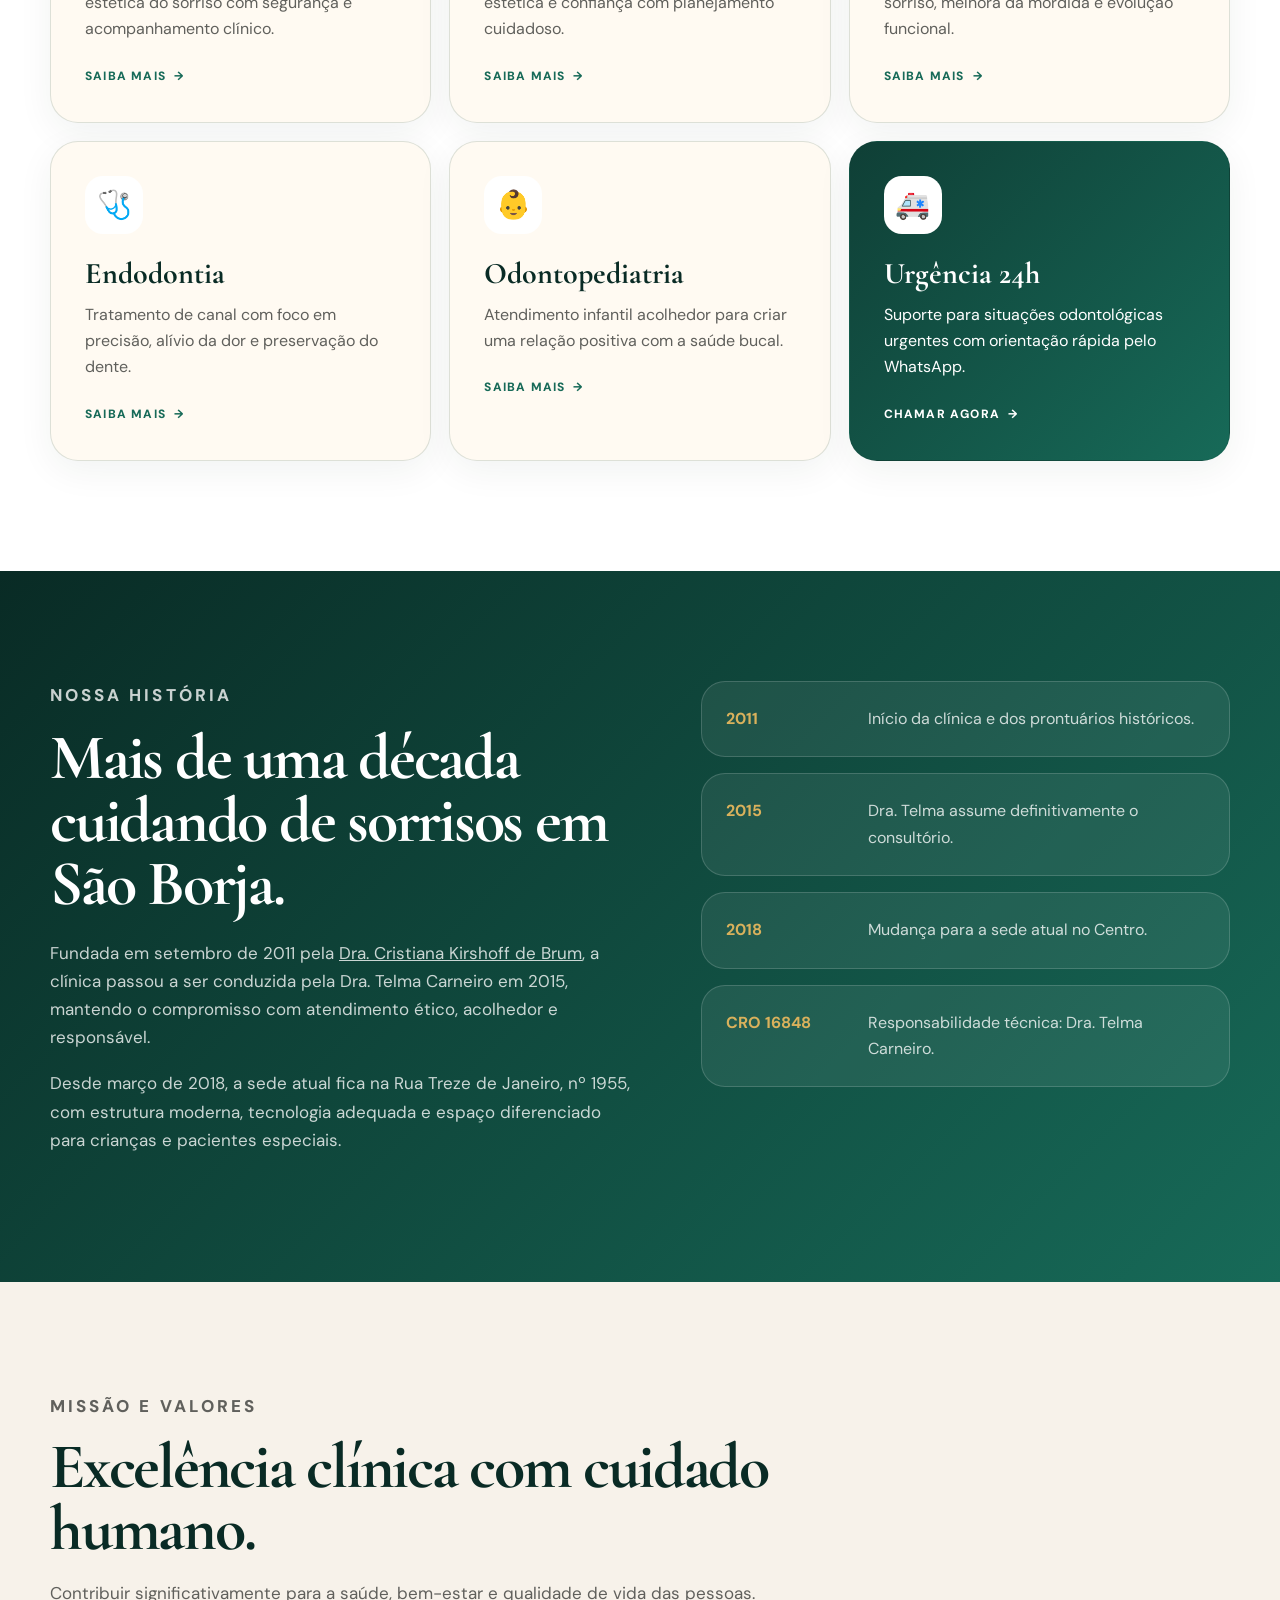
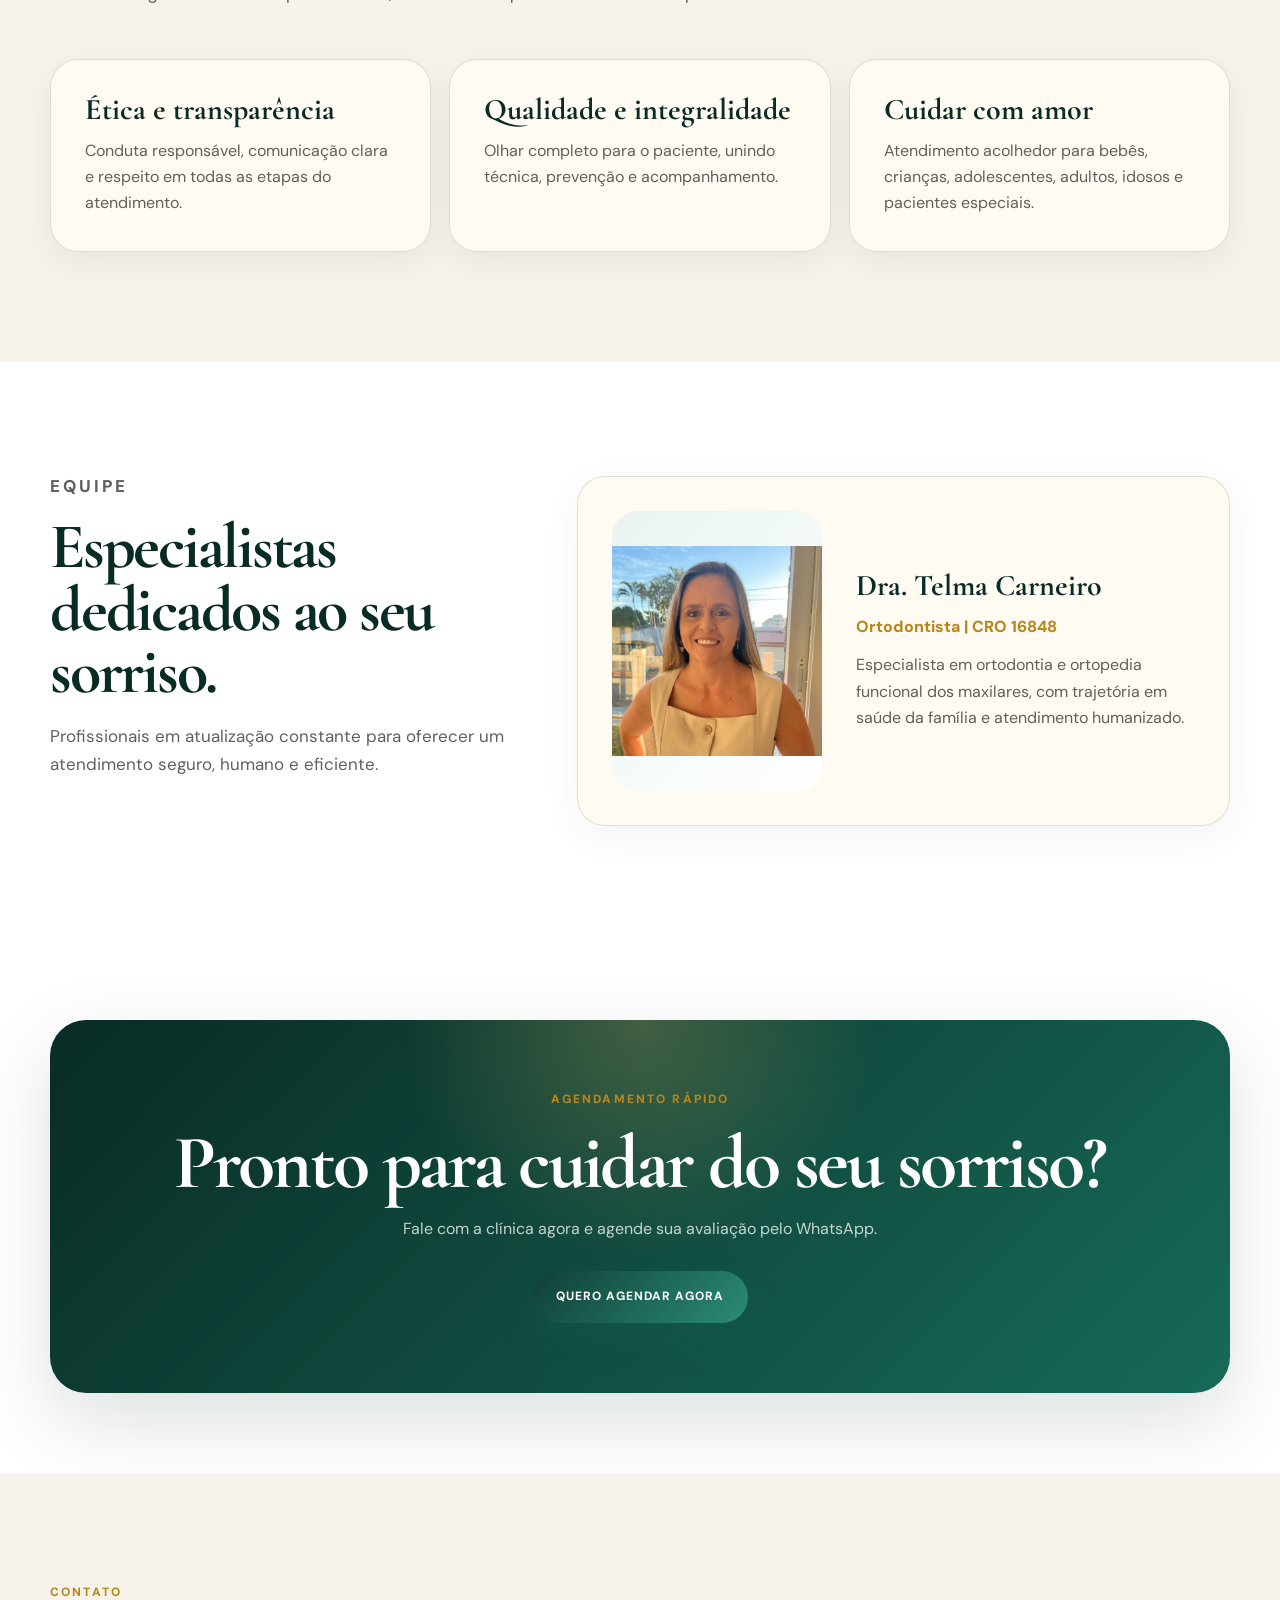
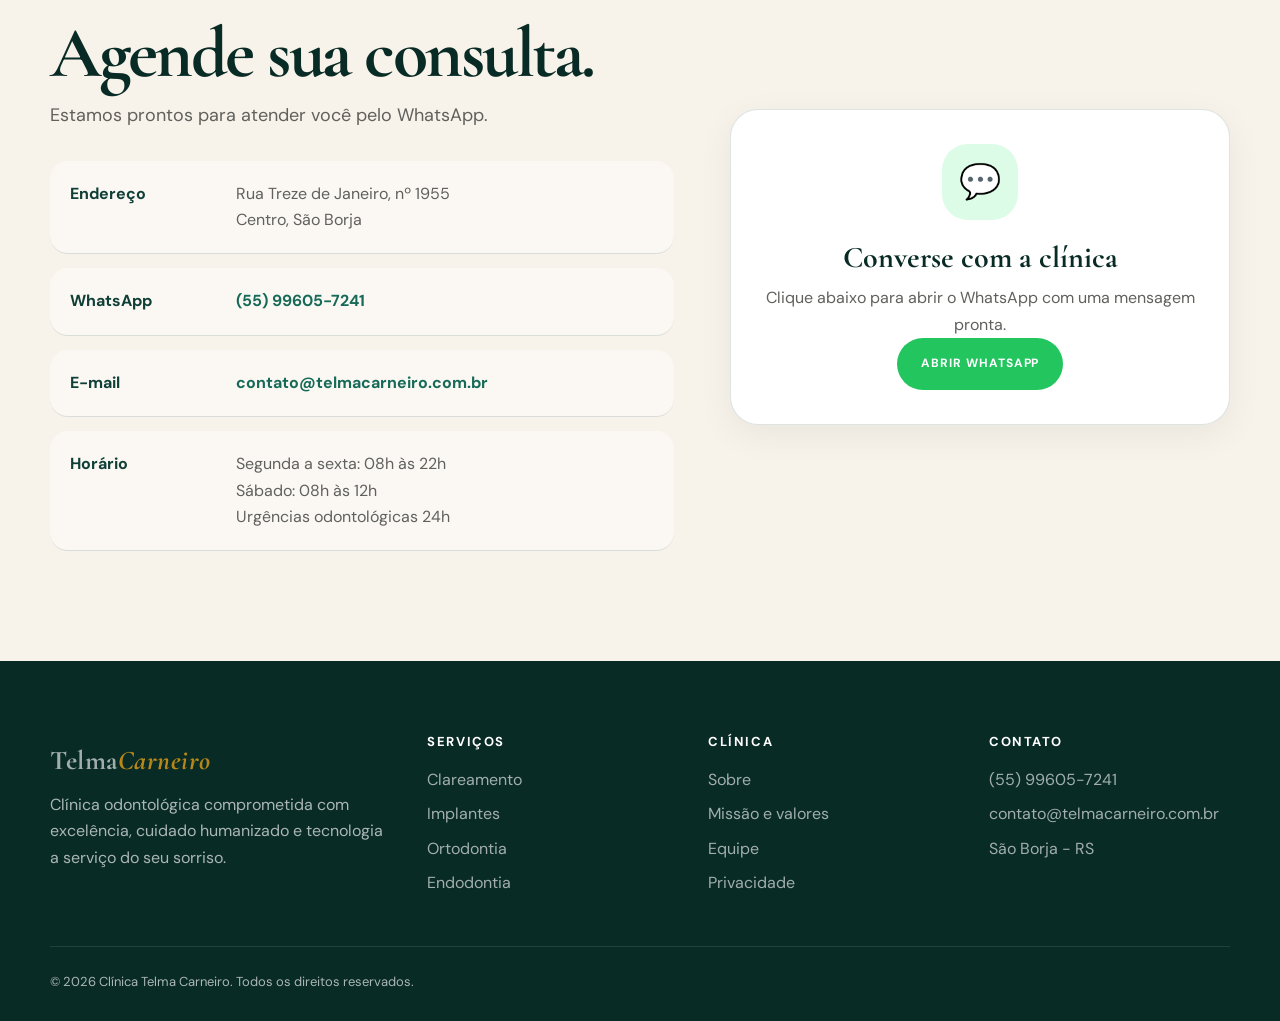
==== commit b55d6189: "Add files via upload" ====
--- a/index.html
+++ b/index.html
@@ -3,9 +3,9 @@
 <head>
   <meta charset="UTF-8">
   <meta name="viewport" content="width=device-width, initial-scale=1.0">
-  <meta name="description" content="Clínica Tellma Carneiro em São Borja. Odontologia humanizada, ortodontia, implantes, clareamento, endodontia e atendimento familiar com urgência odontológica 24h.">
+  <meta name="description" content="Clínica Telma Carneiro em São Borja. Odontologia humanizada, ortodontia, implantes, clareamento, endodontia e atendimento familiar com urgência odontológica 24h.">
   <meta name="theme-color" content="#0f3f36">
-  <title>Clínica Tellma Carneiro | Odontologia Premium em São Borja</title>
+  <title>Clínica Telma Carneiro | Odontologia Premium em São Borja</title>
   <link rel="preconnect" href="https://fonts.googleapis.com">
   <link rel="preconnect" href="https://fonts.gstatic.com" crossorigin>
   <link href="https://fonts.googleapis.com/css2?family=Cormorant+Garamond:ital,wght@0,500;0,600;0,700;1,600&family=DM+Sans:wght@400;500;600;700&display=swap" rel="stylesheet">
@@ -16,8 +16,8 @@
 
   <header class="site-header" data-header>
     <nav class="navbar" aria-label="Navegação principal">
-      <a href="#inicio" class="brand" aria-label="Clínica Tellma Carneiro">
-        Tellma<span>Carneiro</span>
+      <a href="#inicio" class="brand" aria-label="Clínica Telma Carneiro">
+        Telma<span>Carneiro</span>
       </a>
 
       <button class="menu-toggle" type="button" aria-label="Abrir menu" aria-expanded="false" aria-controls="navLinks" data-menu-toggle>
@@ -32,7 +32,7 @@
         <li><a href="#contato">Contato</a></li>
       </ul>
 
-      <a class="nav-cta" href="https://wa.me/5555996057241?text=Ol%C3%A1!%20Gostaria%20de%20agendar%20uma%20avalia%C3%A7%C3%A3o%20na%20Cl%C3%ADnica%20Tellma%20Carneiro." target="_blank" rel="noopener">Agendar consulta</a>
+      <a class="nav-cta" href="https://wa.me/5555996057241?text=Ol%C3%A1!%20Gostaria%20de%20agendar%20uma%20avalia%C3%A7%C3%A3o%20na%20Cl%C3%ADnica%20Telma%20Carneiro." target="_blank" rel="noopener">Agendar consulta</a>
     </nav>
   </header>
 
@@ -44,7 +44,7 @@
           <h1>Odontologia humanizada para transformar o seu sorriso.</h1>
           <p class="hero-subtitle">Tratamentos modernos, equipe especializada e um ambiente acolhedor para cuidar da sua saúde bucal com segurança, tecnologia e atenção em cada detalhe.</p>
           <div class="actions">
-            <a class="btn btn-primary" href="https://wa.me/5555996057241?text=Ol%C3%A1!%20Gostaria%20de%20agendar%20uma%20avalia%C3%A7%C3%A3o%20na%20Cl%C3%ADnica%20Tellma%20Carneiro." target="_blank" rel="noopener">Agendar pelo WhatsApp</a>
+            <a class="btn btn-primary" href="https://wa.me/5555996057241?text=Ol%C3%A1!%20Gostaria%20de%20agendar%20uma%20avalia%C3%A7%C3%A3o%20na%20Cl%C3%ADnica%20Telma%20Carneiro." target="_blank" rel="noopener">Agendar pelo WhatsApp</a>
             <a class="btn btn-ghost" href="#servicos">Conhecer tratamentos</a>
           </div>
           <dl class="hero-stats" aria-label="Indicadores da clínica">
@@ -121,14 +121,14 @@
         <div class="reveal">
           <p class="eyebrow">Nossa história</p>
           <h2>Mais de uma década cuidando de sorrisos em São Borja.</h2>
-          <p>Fundada em setembro de 2011 pela Dra. Cristiana Kirshoff de Brum, a clínica passou a ser conduzida pela Dra. Tellma Carneiro em 2015, mantendo o compromisso com atendimento ético, acolhedor e responsável.</p>
+          <p>Fundada em setembro de 2011 pela <a href="https://www.escavador.com/sobre/378392087/cristiana-kirchof-de-brum">Dra. Cristiana Kirshoff de Brum</a>, a clínica passou a ser conduzida pela Dra. Telma Carneiro em 2015, mantendo o compromisso com atendimento ético, acolhedor e responsável.</p>
           <p>Desde março de 2018, a sede atual fica na Rua Treze de Janeiro, nº 1955, com estrutura moderna, tecnologia adequada e espaço diferenciado para crianças e pacientes especiais.</p>
         </div>
         <div class="timeline reveal reveal-delay-1">
           <div><strong>2011</strong><span>Início da clínica e dos prontuários históricos.</span></div>
-          <div><strong>2015</strong><span>Dra. Tellma assume definitivamente o consultório.</span></div>
+          <div><strong>2015</strong><span>Dra. Telma assume definitivamente o consultório.</span></div>
           <div><strong>2018</strong><span>Mudança para a sede atual no Centro.</span></div>
-          <div><strong>CRO 16848</strong><span>Responsabilidade técnica: Dra. Tellma Carneiro.</span></div>
+          <div><strong>CRO 16848</strong><span>Responsabilidade técnica: Dra. Telma Carneiro.</span></div>
         </div>
       </div>
     </section>
@@ -156,9 +156,9 @@
           <p>Profissionais em atualização constante para oferecer um atendimento seguro, humano e eficiente.</p>
         </div>
         <article class="doctor-card reveal reveal-delay-1">
-          <div class="doctor-photo" aria-hidden="true"><img src="Dra.png" alt="Dra. Tella Carneiro"></div>
+          <div class="doctor-photo" aria-hidden="true"><img src="Dra.png" alt="Dra. Telma Carneiro"></div>
           <div>
-            <h3>Dra. Tellma Carneiro</h3>
+            <h3>Dra. Telma Carneiro</h3>
             <p class="role">Ortodontista | CRO 16848</p>
             <p>Especialista em ortodontia e ortopedia funcional dos maxilares, com trajetória em saúde da família e atendimento humanizado.</p>
           </div>
@@ -184,7 +184,7 @@
           <div class="contact-list">
             <div><strong>Endereço</strong><span>Rua Treze de Janeiro, nº 1955<br>Centro, São Borja</span></div>
             <div><strong>WhatsApp</strong><span><a href="tel:+5555996057241">(55) 99605-7241</a></span></div>
-            <div><strong>E-mail</strong><span><a href="mailto:contato@tellmacarneiro.com.br">contato@tellmacarneiro.com.br</a></span></div>
+            <div><strong>E-mail</strong><span><a href="mailto:contato@telmacarneiro.com.br">contato@telmacarneiro.com.br</a></span></div>
             <div><strong>Horário</strong><span>Segunda a sexta: 08h às 22h<br>Sábado: 08h às 12h<br>Urgências odontológicas 24h</span></div>
           </div>
         </div>
@@ -192,7 +192,7 @@
           <span class="whatsapp-badge">💬</span>
           <h3>Converse com a clínica</h3>
           <p>Clique abaixo para abrir o WhatsApp com uma mensagem pronta.</p>
-          <a class="btn btn-whatsapp" href="https://wa.me/5555996057241?text=Ol%C3%A1!%20Gostaria%20de%20agendar%20uma%20avalia%C3%A7%C3%A3o%20na%20Cl%C3%ADnica%20Tellma%20Carneiro." target="_blank" rel="noopener">Abrir WhatsApp</a>
+          <a class="btn btn-whatsapp" href="https://wa.me/5555996057241?text=Ol%C3%A1!%20Gostaria%20de%20agendar%20uma%20avalia%C3%A7%C3%A3o%20na%20Cl%C3%ADnica%20Telma%20Carneiro." target="_blank" rel="noopener">Abrir WhatsApp</a>
         </div>
       </div>
     </section>
@@ -201,19 +201,19 @@
   <footer class="footer">
     <div class="container footer-grid">
       <div>
-        <a href="#inicio" class="brand footer-brand">Tellma<span>Carneiro</span></a>
+        <a href="#inicio" class="brand footer-brand">Telma<span>Carneiro</span></a>
         <p>Clínica odontológica comprometida com excelência, cuidado humanizado e tecnologia a serviço do seu sorriso.</p>
       </div>
       <div><h3>Serviços</h3><a href="#servicos">Clareamento</a><a href="#servicos">Implantes</a><a href="#servicos">Ortodontia</a><a href="#servicos">Endodontia</a></div>
       <div><h3>Clínica</h3><a href="#sobre">Sobre</a><a href="#valores">Missão e valores</a><a href="#equipe">Equipe</a><a href="privacidade.html">Privacidade</a></div>
-      <div><h3>Contato</h3><a href="tel:+5555996057241">(55) 99605-7241</a><a href="mailto:contato@tellmacarneiro.com.br">contato@tellmacarneiro.com.br</a><a href="#contato">São Borja - RS</a></div>
+      <div><h3>Contato</h3><a href="tel:+5555996057241">(55) 99605-7241</a><a href="mailto:contato@telmacarneiro.com.br">contato@telmacarneiro.com.br</a><a href="#contato">São Borja - RS</a></div>
     </div>
-    <div class="container footer-bottom"><span>© 2026 Clínica Tellma Carneiro. Todos os direitos reservados.</span></div>
+    <div class="container footer-bottom"><span>© 2026 Clínica Telma Carneiro. Todos os direitos reservados.</span></div>
   </footer>
 
   <div class="social-float" aria-label="Acesso rápido">
-    <a href="https://www.instagram.com/tellmacarneirodentista" target="_blank" rel="noopener" aria-label="Instagram">Instagram</a>
-    <a href="https://www.facebook.com/TellmaCarneiro" target="_blank" rel="noopener" aria-label="Facebook">Facebook</a>
+    <a href="https://www.instagram.com/telmacarneirodentista" target="_blank" rel="noopener" aria-label="Instagram">Instagram</a>
+    <a href="https://www.facebook.com/TelmaCarneiro" target="_blank" rel="noopener" aria-label="Facebook">Facebook</a>
     <a href="https://wa.me/5555996057241" target="_blank" rel="noopener" aria-label="WhatsApp">WhatsApp</a>
   </div>
 
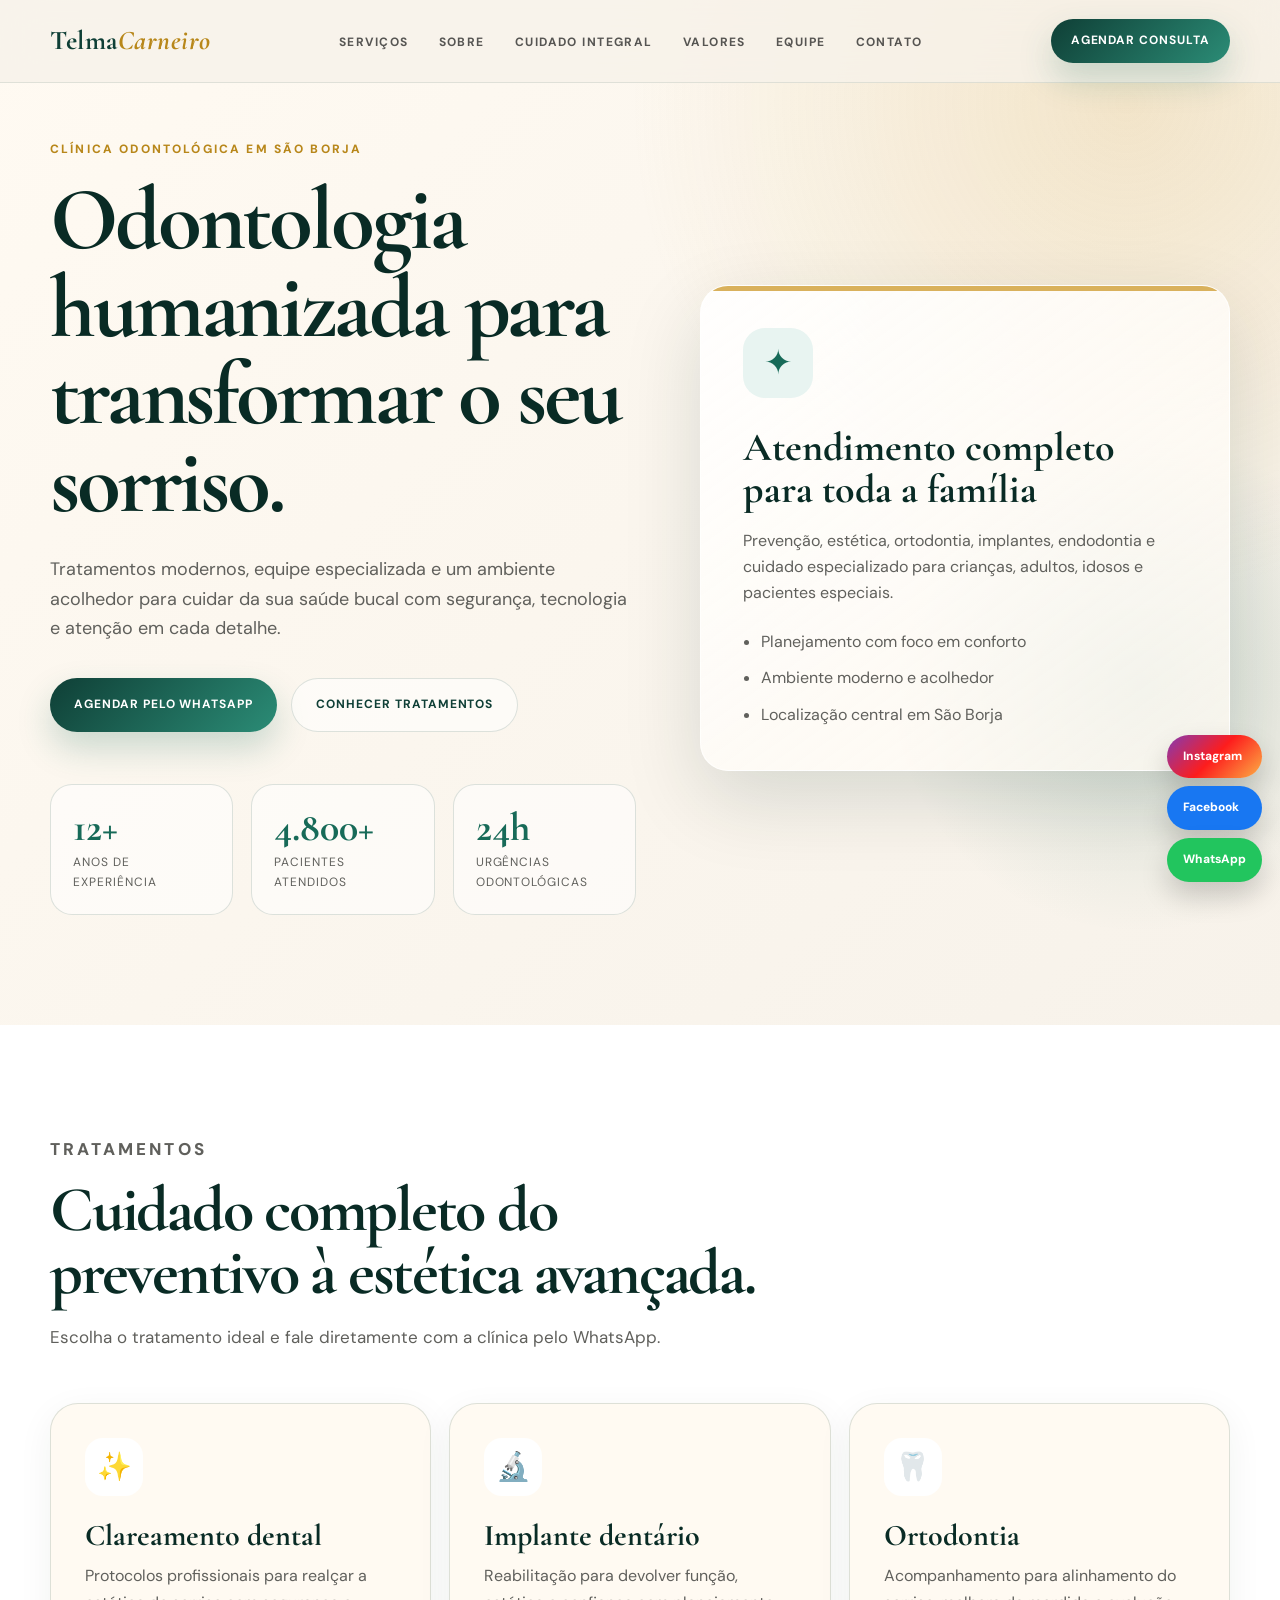
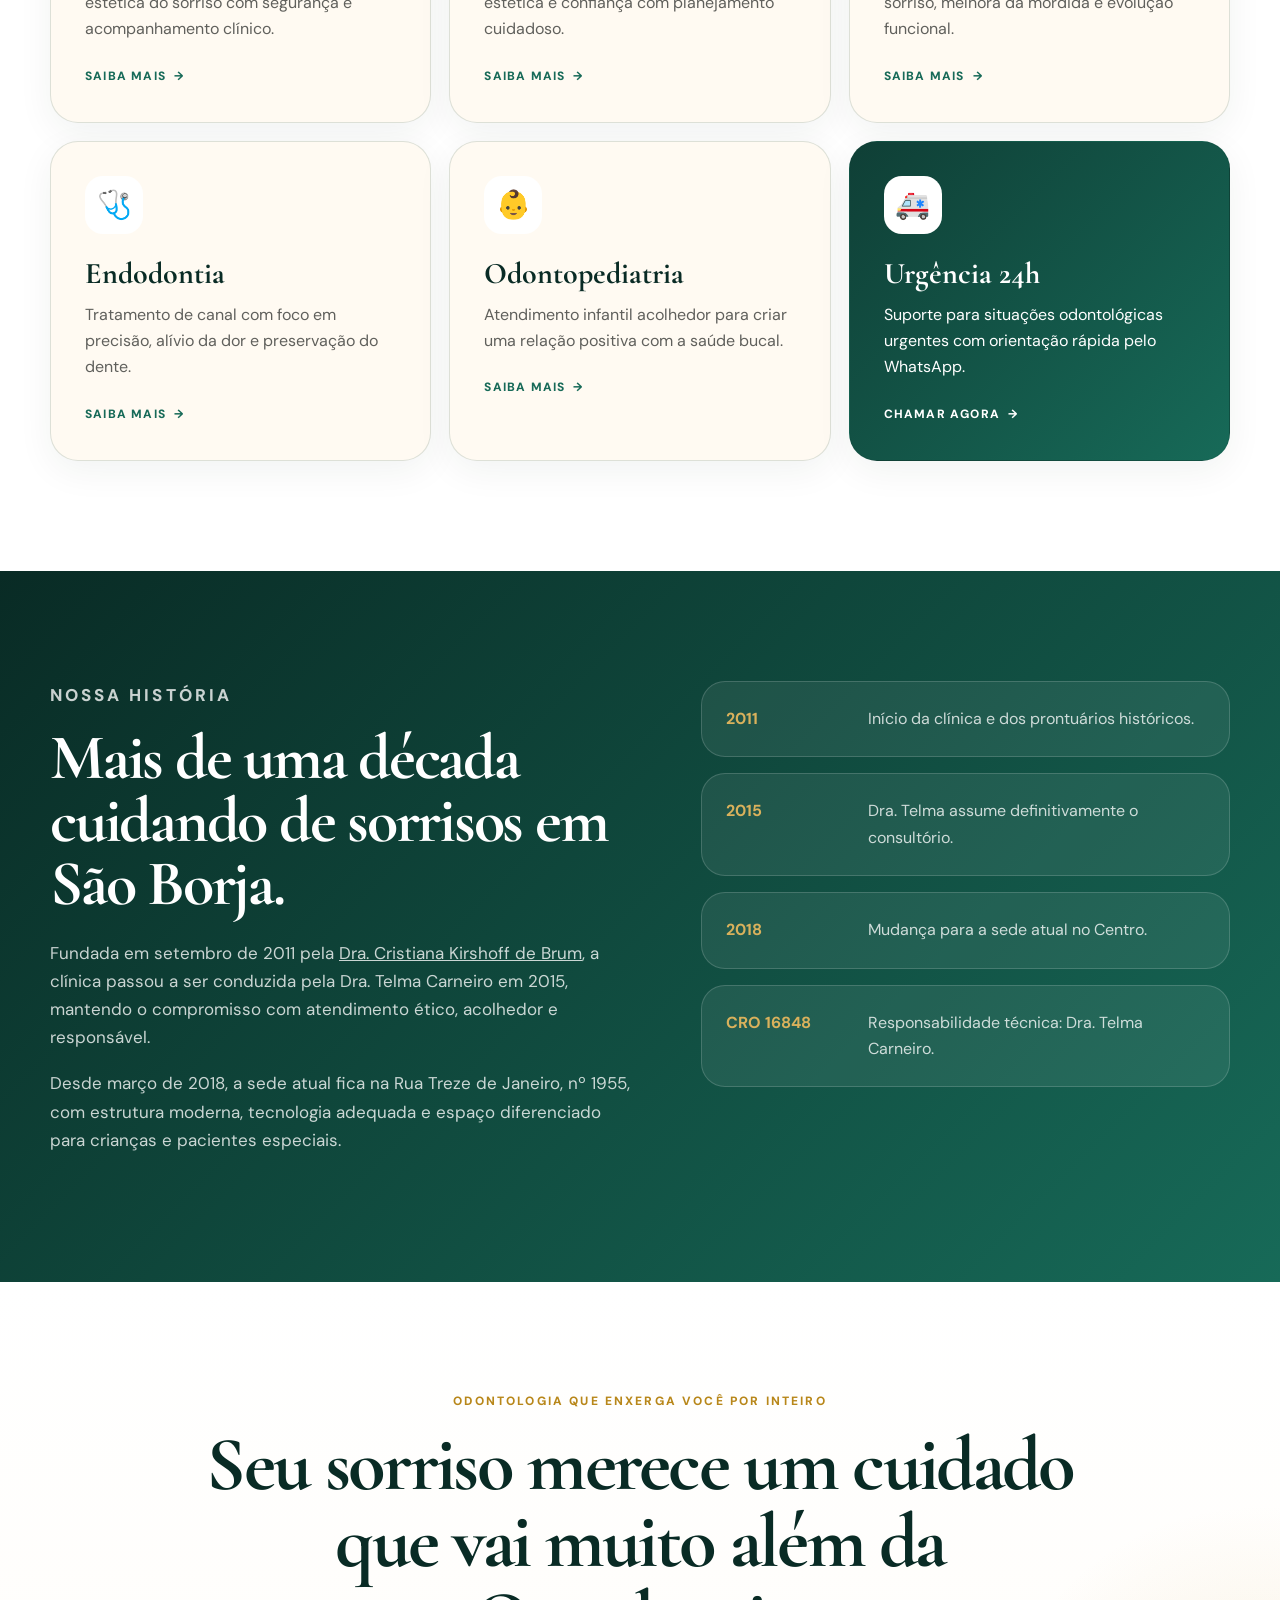
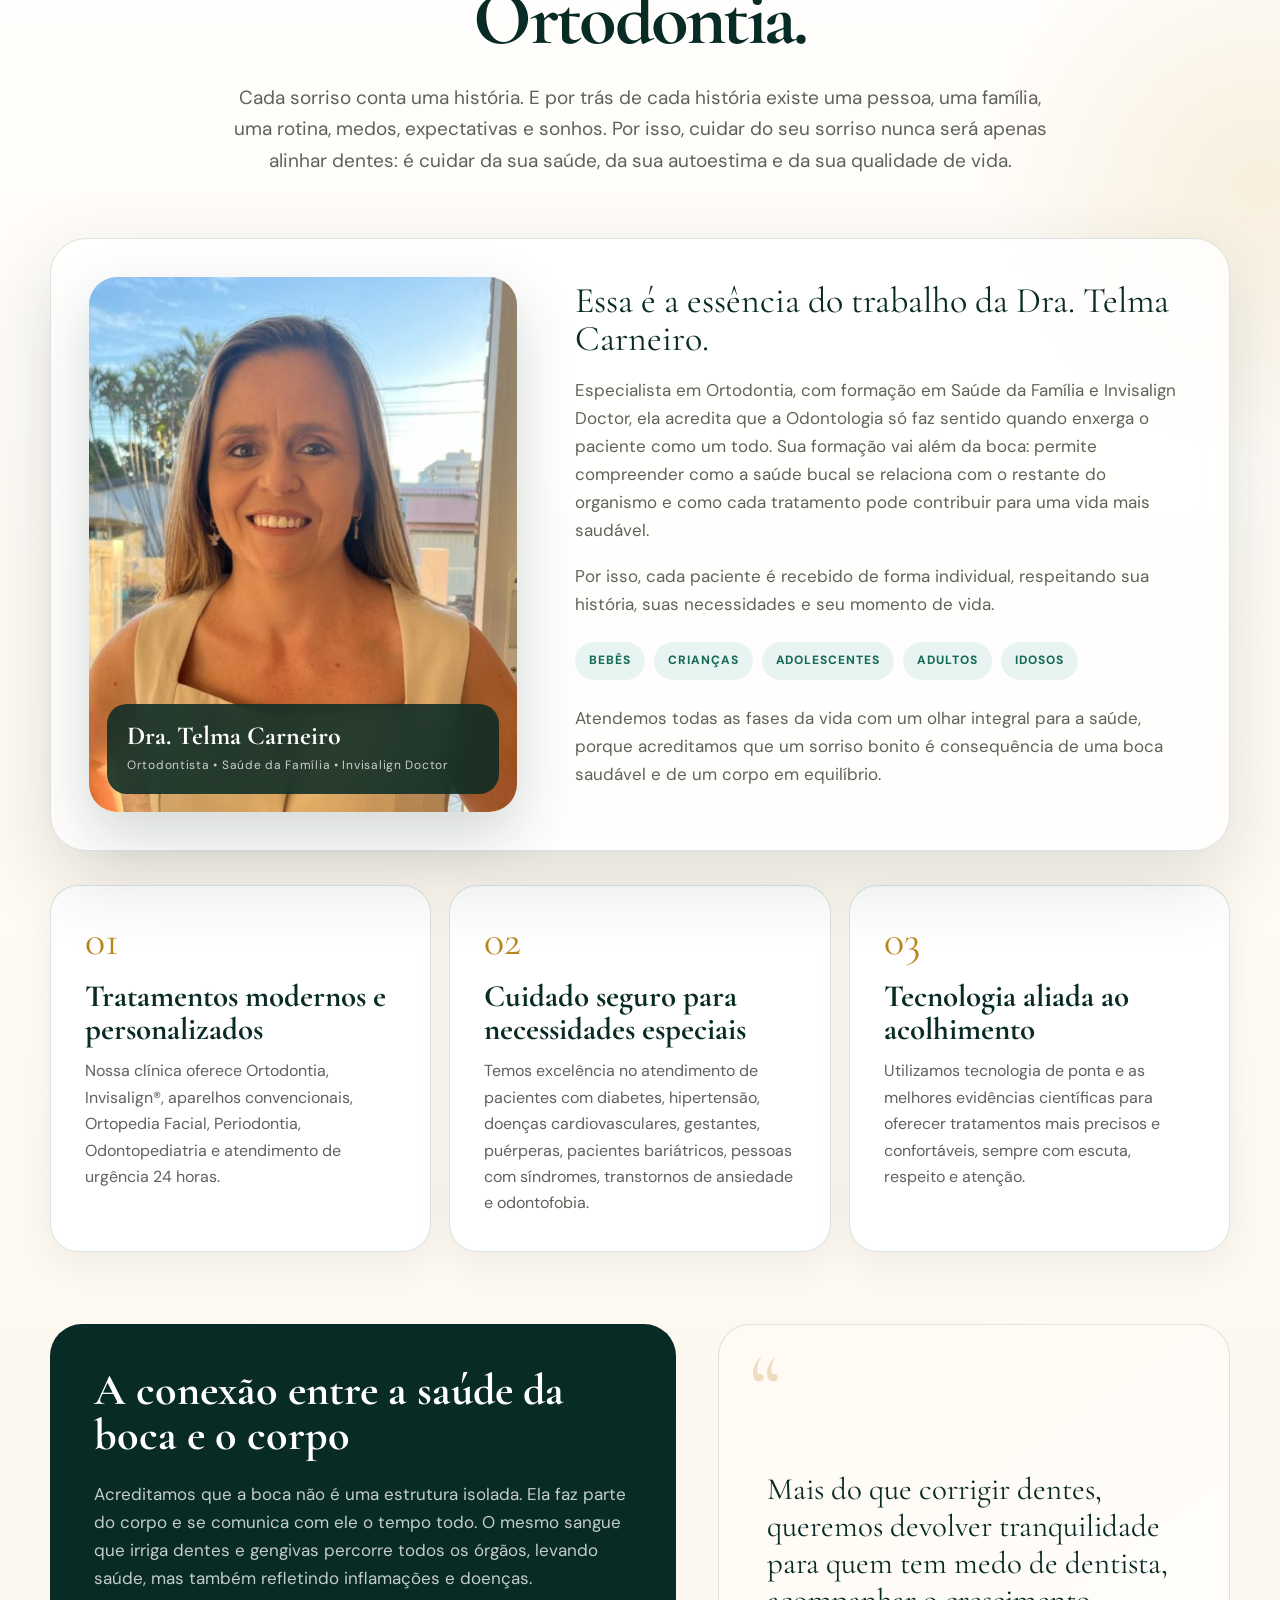
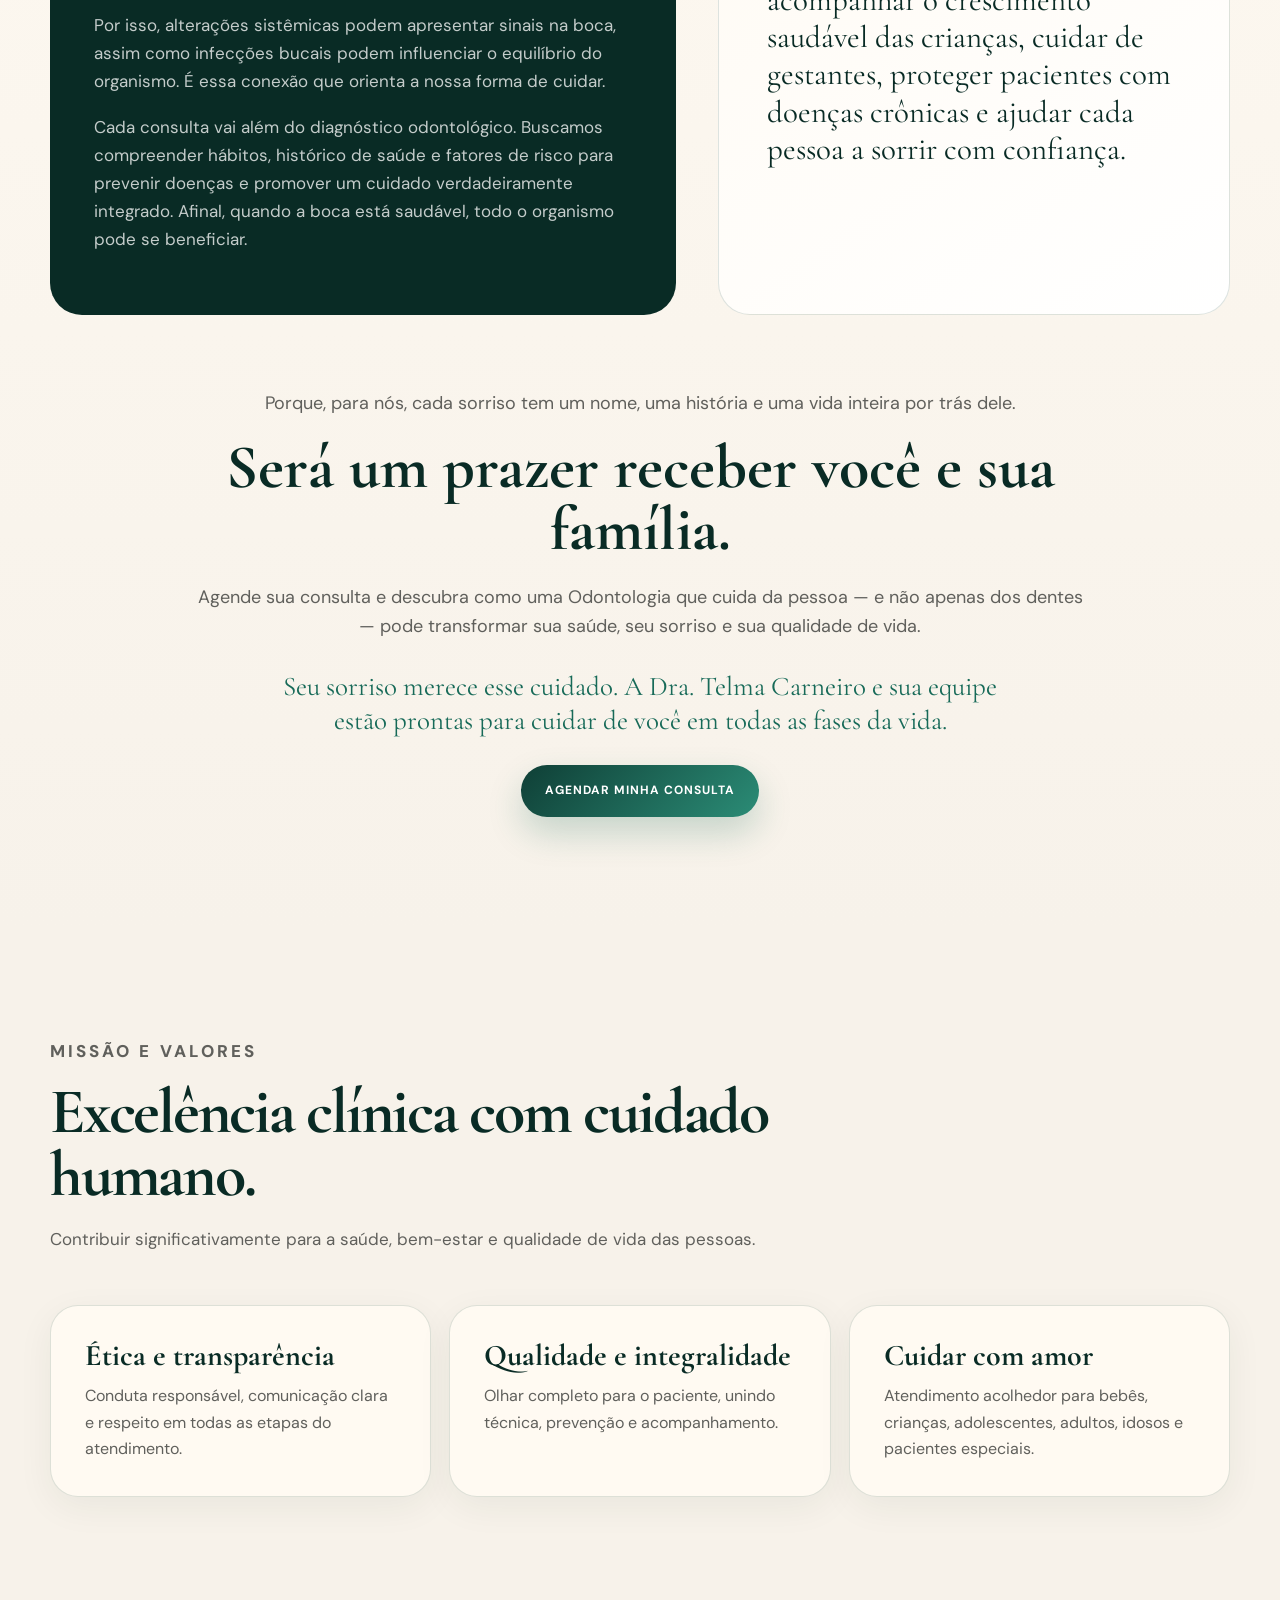
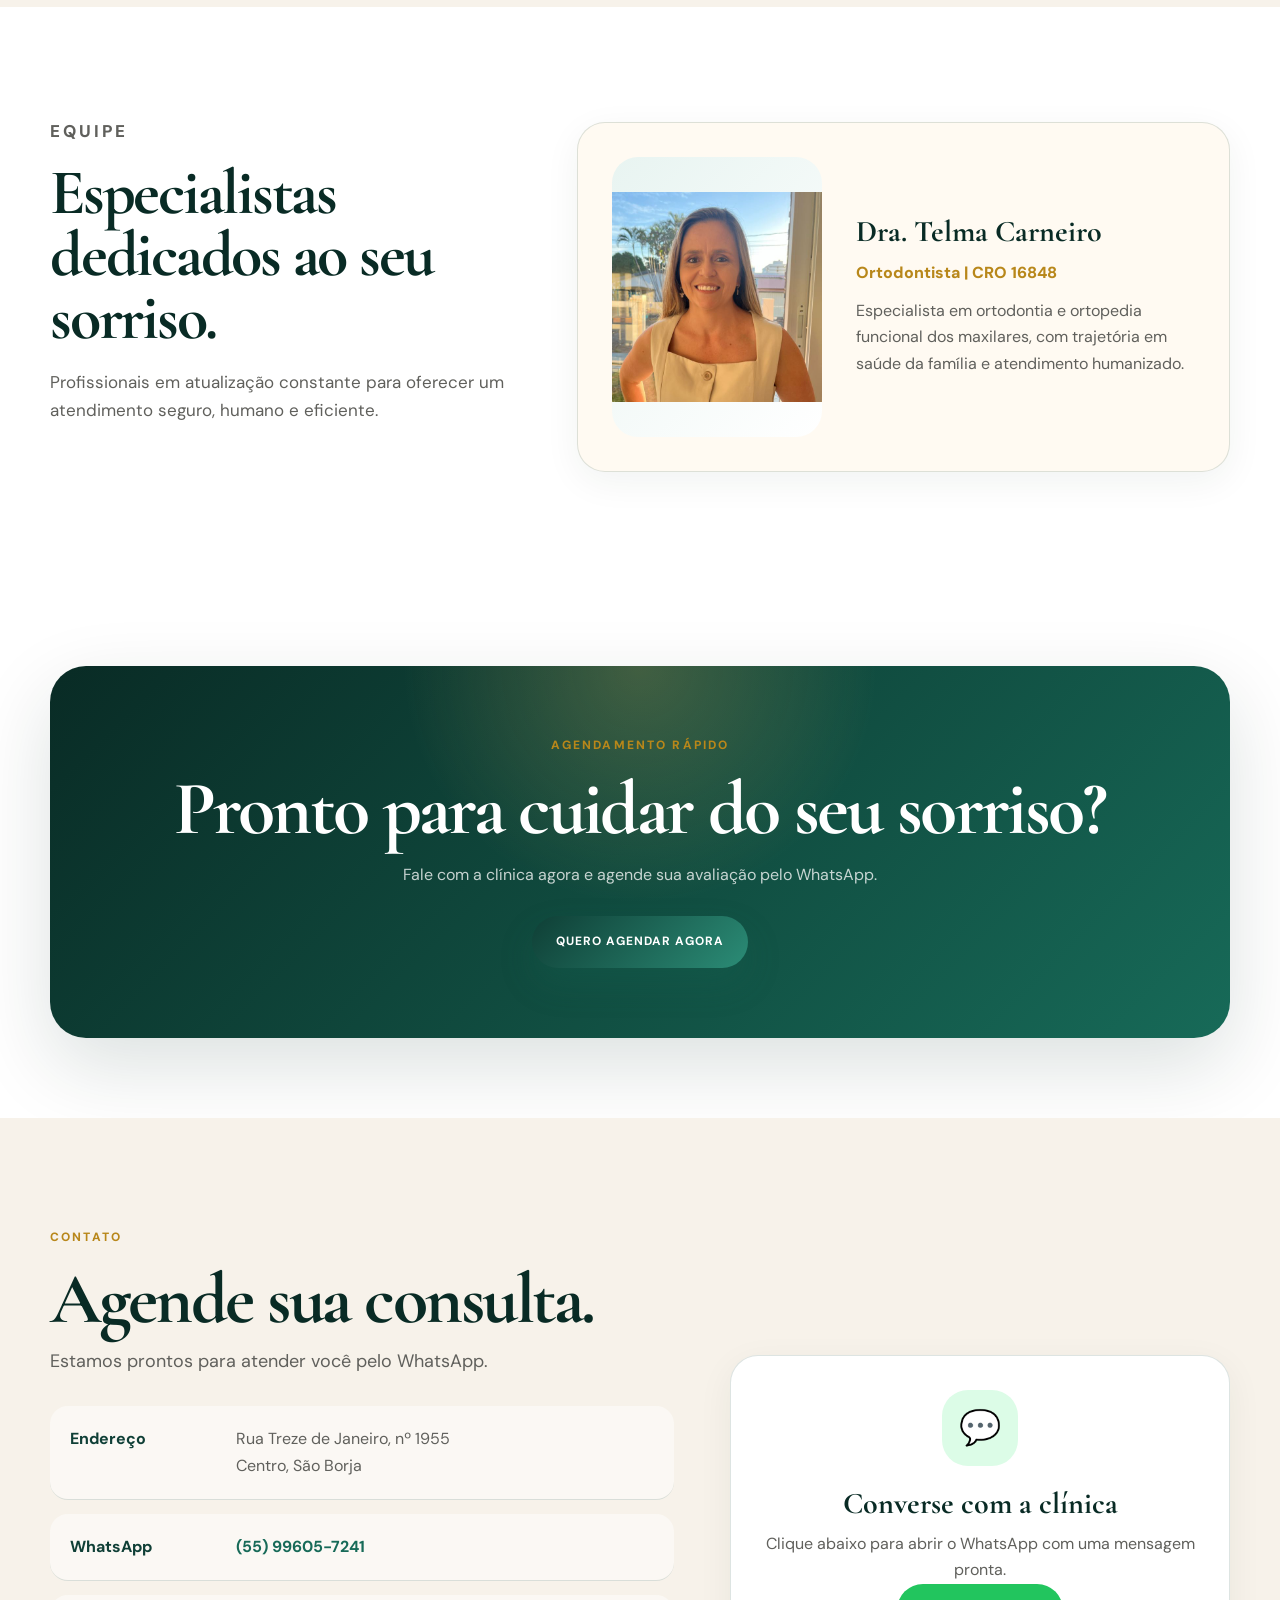
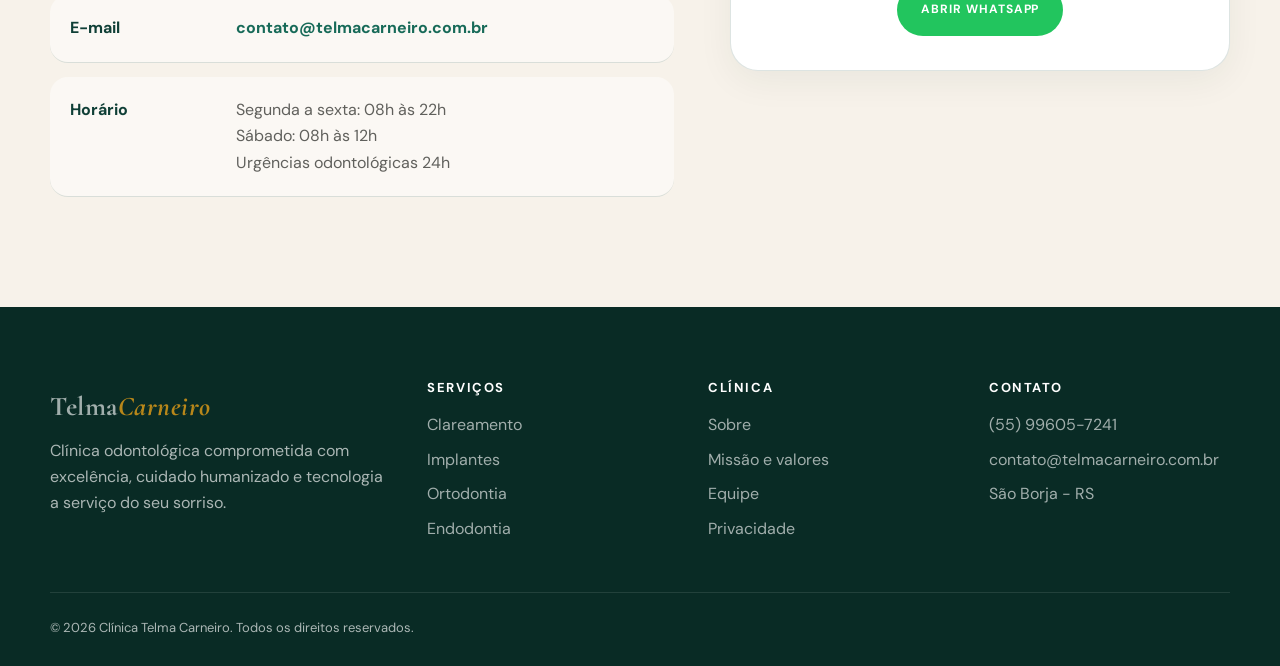
==== commit 466d3b84: "Add files via upload" ====
--- a/index.html
+++ b/index.html
@@ -27,6 +27,7 @@
       <ul class="nav-links" id="navLinks" data-nav-links>
         <li><a href="#servicos">Serviços</a></li>
         <li><a href="#sobre">Sobre</a></li>
+        <li><a href="#cuidado">Cuidado integral</a></li>
         <li><a href="#valores">Valores</a></li>
         <li><a href="#equipe">Equipe</a></li>
         <li><a href="#contato">Contato</a></li>
@@ -129,6 +130,76 @@
           <div><strong>2015</strong><span>Dra. Telma assume definitivamente o consultório.</span></div>
           <div><strong>2018</strong><span>Mudança para a sede atual no Centro.</span></div>
           <div><strong>CRO 16848</strong><span>Responsabilidade técnica: Dra. Telma Carneiro.</span></div>
+        </div>
+      </div>
+    </section>
+
+    <section class="section integral-care" id="cuidado">
+      <div class="container">
+        <header class="care-intro reveal">
+          <p class="eyebrow">Odontologia que enxerga você por inteiro</p>
+          <h2>Seu sorriso merece um cuidado que vai muito além da Ortodontia.</h2>
+          <p class="care-lead">Cada sorriso conta uma história. E por trás de cada história existe uma pessoa, uma família, uma rotina, medos, expectativas e sonhos. Por isso, cuidar do seu sorriso nunca será apenas alinhar dentes: é cuidar da sua saúde, da sua autoestima e da sua qualidade de vida.</p>
+        </header>
+
+        <div class="care-feature reveal reveal-delay-1">
+          <div class="care-photo-wrap">
+            <img src="Dra.png" alt="Dra. Telma Carneiro sorrindo" class="care-photo">
+            <div class="care-photo-caption">
+              <strong>Dra. Telma Carneiro</strong>
+              <span>Ortodontista • Saúde da Família • Invisalign Doctor</span>
+            </div>
+          </div>
+
+          <div class="care-story">
+            <p class="care-kicker">Essa é a essência do trabalho da Dra. Telma Carneiro.</p>
+            <p>Especialista em Ortodontia, com formação em Saúde da Família e Invisalign Doctor, ela acredita que a Odontologia só faz sentido quando enxerga o paciente como um todo. Sua formação vai além da boca: permite compreender como a saúde bucal se relaciona com o restante do organismo e como cada tratamento pode contribuir para uma vida mais saudável.</p>
+            <p>Por isso, cada paciente é recebido de forma individual, respeitando sua história, suas necessidades e seu momento de vida.</p>
+            <div class="care-tags" aria-label="Públicos atendidos">
+              <span>Bebês</span><span>Crianças</span><span>Adolescentes</span><span>Adultos</span><span>Idosos</span>
+            </div>
+            <p>Atendemos todas as fases da vida com um olhar integral para a saúde, porque acreditamos que um sorriso bonito é consequência de uma boca saudável e de um corpo em equilíbrio.</p>
+          </div>
+        </div>
+
+        <div class="care-grid">
+          <article class="care-panel reveal">
+            <span class="care-number">01</span>
+            <h3>Tratamentos modernos e personalizados</h3>
+            <p>Nossa clínica oferece Ortodontia, Invisalign®, aparelhos convencionais, Ortopedia Facial, Periodontia, Odontopediatria e atendimento de urgência 24 horas.</p>
+          </article>
+          <article class="care-panel reveal reveal-delay-1">
+            <span class="care-number">02</span>
+            <h3>Cuidado seguro para necessidades especiais</h3>
+            <p>Temos excelência no atendimento de pacientes com diabetes, hipertensão, doenças cardiovasculares, gestantes, puérperas, pacientes bariátricos, pessoas com síndromes, transtornos de ansiedade e odontofobia.</p>
+          </article>
+          <article class="care-panel reveal reveal-delay-2">
+            <span class="care-number">03</span>
+            <h3>Tecnologia aliada ao acolhimento</h3>
+            <p>Utilizamos tecnologia de ponta e as melhores evidências científicas para oferecer tratamentos mais precisos e confortáveis, sempre com escuta, respeito e atenção.</p>
+          </article>
+        </div>
+
+        <div class="care-editorial">
+          <div class="care-editorial-main reveal">
+            <h3>A conexão entre a saúde da boca e o corpo</h3>
+            <p>Acreditamos que a boca não é uma estrutura isolada. Ela faz parte do corpo e se comunica com ele o tempo todo. O mesmo sangue que irriga dentes e gengivas percorre todos os órgãos, levando saúde, mas também refletindo inflamações e doenças.</p>
+            <p>Por isso, alterações sistêmicas podem apresentar sinais na boca, assim como infecções bucais podem influenciar o equilíbrio do organismo. É essa conexão que orienta a nossa forma de cuidar.</p>
+            <p>Cada consulta vai além do diagnóstico odontológico. Buscamos compreender hábitos, histórico de saúde e fatores de risco para prevenir doenças e promover um cuidado verdadeiramente integrado. Afinal, quando a boca está saudável, todo o organismo pode se beneficiar.</p>
+          </div>
+
+          <aside class="care-quote reveal reveal-delay-1">
+            <span class="quote-mark">“</span>
+            <blockquote>Mais do que corrigir dentes, queremos devolver tranquilidade para quem tem medo de dentista, acompanhar o crescimento saudável das crianças, cuidar de gestantes, proteger pacientes com doenças crônicas e ajudar cada pessoa a sorrir com confiança.</blockquote>
+          </aside>
+        </div>
+
+        <div class="care-closing reveal">
+          <p>Porque, para nós, cada sorriso tem um nome, uma história e uma vida inteira por trás dele.</p>
+          <h3>Será um prazer receber você e sua família.</h3>
+          <p>Agende sua consulta e descubra como uma Odontologia que cuida da pessoa — e não apenas dos dentes — pode transformar sua saúde, seu sorriso e sua qualidade de vida.</p>
+          <p class="care-signature">Seu sorriso merece esse cuidado. A Dra. Telma Carneiro e sua equipe estão prontas para cuidar de você em todas as fases da vida.</p>
+          <a class="btn btn-primary" href="https://wa.me/5555996057241?text=Ol%C3%A1!%20Gostaria%20de%20agendar%20uma%20consulta%20com%20a%20Dra.%20Telma%20Carneiro." target="_blank" rel="noopener">Agendar minha consulta</a>
         </div>
       </div>
     </section>
--- a/style.css
+++ b/style.css
@@ -7,3 +7,8 @@
 *{box-sizing:border-box;margin:0;padding:0}html{scroll-behavior:smooth}body{font-family:var(--sans);background:var(--cream);color:var(--ink);line-height:1.65;overflow-x:hidden}a{color:inherit}img{max-width:100%;display:block}.skip-link{position:absolute;left:-999px;top:12px;background:var(--teal-900);color:#fff;padding:10px 14px;border-radius:10px;z-index:999}.skip-link:focus{left:12px}.container{width:min(1180px,calc(100% - 40px));margin-inline:auto}.section{padding:110px 0}.site-header{position:fixed;inset:0 0 auto;z-index:100;background:rgba(247,242,234,.82);backdrop-filter:blur(18px);border-bottom:1px solid rgba(15,63,54,.1);transition:.25s}.site-header.is-scrolled{background:rgba(255,250,242,.95);box-shadow:0 14px 40px rgba(9,43,37,.08)}.navbar{height:82px;width:min(1180px,calc(100% - 40px));margin:auto;display:flex;align-items:center;justify-content:space-between;gap:26px}.brand{font-family:var(--serif);font-size:27px;font-weight:700;text-decoration:none;color:var(--teal-900);letter-spacing:.02em}.brand span{color:var(--gold-600);font-style:italic}.nav-links{display:flex;align-items:center;gap:30px;list-style:none}.nav-links a{font-size:12px;font-weight:700;letter-spacing:.12em;text-transform:uppercase;text-decoration:none;color:rgba(23,23,23,.72);transition:.2s}.nav-links a:hover,.nav-links a.is-active{color:var(--teal-700)}.nav-cta,.btn{display:inline-flex;align-items:center;justify-content:center;gap:10px;border:0;text-decoration:none;font-weight:700;letter-spacing:.08em;text-transform:uppercase;font-size:12px;border-radius:999px;transition:.22s}.nav-cta,.btn-primary{background:linear-gradient(135deg,var(--teal-900),var(--teal-500));color:#fff;box-shadow:0 16px 34px rgba(23,106,88,.22)}.nav-cta{padding:12px 20px}.btn{padding:16px 24px}.btn:hover,.nav-cta:hover{transform:translateY(-2px);box-shadow:0 22px 42px rgba(23,106,88,.28)}.btn-ghost{background:rgba(255,255,255,.55);border:1px solid var(--line);color:var(--teal-900)}.btn-whatsapp{background:#22c55e;color:#fff}.menu-toggle{display:none;width:46px;height:46px;border:1px solid var(--line);border-radius:50%;background:rgba(255,255,255,.7)}.menu-toggle span{display:block;width:18px;height:2px;background:var(--teal-900);margin:4px auto;border-radius:999px;transition:.2s}.hero{min-height:100svh;display:flex;align-items:center;padding-top:140px;position:relative;background:radial-gradient(circle at 88% 10%,rgba(217,177,92,.25),transparent 34%),linear-gradient(135deg,var(--cream-2),var(--cream))}.hero:before{content:"";position:absolute;inset:auto -120px 8% auto;width:520px;height:520px;border-radius:50%;background:radial-gradient(circle,rgba(23,106,88,.16),transparent 68%)}.hero-grid{display:grid;grid-template-columns:1.05fr .95fr;gap:64px;align-items:center;position:relative}.eyebrow{color:var(--gold-600);text-transform:uppercase;letter-spacing:.18em;font-size:12px;font-weight:800;margin-bottom:16px}.hero h1,.section-heading h2,.about h2,.contact h2,.cta-box h2{font-family:var(--serif);font-weight:700;line-height:.98;letter-spacing:-.035em;color:var(--teal-950)}.hero h1{font-size:clamp(48px,7vw,94px);max-width:780px}.hero-subtitle{font-size:18px;color:var(--muted);max-width:610px;margin:28px 0 34px}.actions{display:flex;gap:14px;flex-wrap:wrap}.hero-stats{margin-top:52px;display:grid;grid-template-columns:repeat(3,1fr);gap:18px}.hero-stats div{padding:22px;border:1px solid var(--line);border-radius:22px;background:rgba(255,255,255,.54)}.hero-stats dt{font-family:var(--serif);font-size:40px;font-weight:700;color:var(--teal-700);line-height:1}.hero-stats dd{font-size:12px;text-transform:uppercase;letter-spacing:.08em;color:var(--muted);margin-top:6px}.hero-card{border:1px solid rgba(255,255,255,.75);background:linear-gradient(145deg,rgba(255,255,255,.9),rgba(255,250,242,.7));border-radius:var(--radius);padding:42px;box-shadow:var(--shadow);position:relative;overflow:hidden}.hero-card:before{content:"";position:absolute;inset:0;border-top:5px solid var(--gold-400)}.hero-card-icon{width:70px;height:70px;border-radius:22px;background:var(--teal-100);display:grid;place-items:center;color:var(--teal-700);font-size:34px;margin-bottom:28px}.hero-card h2{font-family:var(--serif);font-size:40px;line-height:1.05;color:var(--teal-950);margin-bottom:18px}.hero-card p,.hero-card li{color:var(--muted)}.hero-card ul{margin-top:22px;display:grid;gap:10px;padding-left:18px}.section-heading{max-width:760px;margin-bottom:52px}.section-heading h2{font-size:clamp(38px,5vw,64px);margin-bottom:18px}.section-heading p{color:var(--muted);font-size:17px}.services{background:#fff}.card-grid{display:grid;grid-template-columns:repeat(3,1fr);gap:18px}.service-card,.value-card,.doctor-card,.whatsapp-panel{background:var(--cream-2);border:1px solid var(--line);border-radius:var(--radius);padding:34px;box-shadow:0 10px 36px rgba(9,43,37,.06);transition:.25s}.service-card:hover,.value-card:hover,.doctor-card:hover,.whatsapp-panel:hover{transform:translateY(-6px);box-shadow:var(--shadow)}.service-card-featured{background:linear-gradient(135deg,var(--teal-900),var(--teal-700));color:#fff}.service-icon{width:58px;height:58px;border-radius:18px;background:#fff;display:grid;place-items:center;font-size:28px;margin-bottom:24px}.service-card h3,.value-card h3,.doctor-card h3,.whatsapp-panel h3{font-family:var(--serif);font-size:30px;line-height:1.05;margin-bottom:12px;color:var(--teal-950)}.service-card p,.value-card p,.doctor-card p,.whatsapp-panel p{color:var(--muted)}.service-card a{display:inline-flex;margin-top:24px;text-decoration:none;text-transform:uppercase;letter-spacing:.1em;font-size:12px;font-weight:800;color:var(--teal-700)}.service-card a:after{content:"→";margin-left:8px}.service-card-featured h3,.service-card-featured p,.service-card-featured a{color:#fff}.about{background:linear-gradient(135deg,var(--teal-950),var(--teal-700));color:#fff}.split-grid{display:grid;grid-template-columns:1fr .9fr;gap:64px;align-items:start}.about h2{color:#fff;font-size:clamp(40px,5vw,66px);margin-bottom:24px}.about p{color:rgba(255,255,255,.78);font-size:17px;margin-bottom:18px}.timeline{display:grid;gap:16px}.timeline div{display:grid;grid-template-columns:120px 1fr;gap:22px;padding:24px;border:1px solid rgba(255,255,255,.16);border-radius:24px;background:rgba(255,255,255,.07)}.timeline strong{color:var(--gold-400)}.timeline span{color:rgba(255,255,255,.78)}.values{background:var(--cream)}.value-grid{display:grid;grid-template-columns:repeat(3,1fr);gap:18px}.team{background:#fff}.team-layout{display:grid;grid-template-columns:.85fr 1.15fr;gap:44px;align-items:center}.doctor-card{display:grid;grid-template-columns:210px 1fr;gap:34px;align-items:center}.doctor-photo{height:280px;border-radius:26px;background:linear-gradient(135deg,var(--teal-100),#fff);display:grid;place-items:center;font-size:86px}.role{color:var(--gold-600)!important;font-weight:800;margin-bottom:12px}.cta-section{padding:80px 0;background:#fff}.cta-box{text-align:center;background:radial-gradient(circle at 50% 0,rgba(217,177,92,.25),transparent 34%),linear-gradient(135deg,var(--teal-950),var(--teal-700));color:#fff;border-radius:36px;padding:70px 28px;box-shadow:var(--shadow)}.cta-box h2{color:#fff;font-size:clamp(42px,6vw,76px);margin-bottom:16px}.cta-box p:not(.eyebrow){color:rgba(255,255,255,.76);margin-bottom:28px}.contact{background:var(--cream)}.contact-grid{display:grid;grid-template-columns:1fr .8fr;gap:56px;align-items:center}.contact h2{font-size:clamp(42px,6vw,72px);margin-bottom:12px}.contact-lead{color:var(--muted);font-size:18px;margin-bottom:30px}.contact-list{display:grid;gap:14px}.contact-list div{display:grid;grid-template-columns:150px 1fr;gap:16px;padding:20px;border-bottom:1px solid var(--line);background:rgba(255,255,255,.48);border-radius:18px}.contact-list strong{color:var(--teal-900)}.contact-list span{color:var(--muted)}.contact-list a{text-decoration:none;color:var(--teal-700);font-weight:700}.whatsapp-panel{text-align:center;background:#fff}.whatsapp-badge{display:grid;place-items:center;width:76px;height:76px;margin:0 auto 22px;border-radius:26px;background:#dcfce7;font-size:34px}.footer{background:var(--teal-950);color:rgba(255,255,255,.66);padding:70px 0 28px}.footer-grid{display:grid;grid-template-columns:1.4fr repeat(3,1fr);gap:40px;padding-bottom:42px;border-bottom:1px solid rgba(255,255,255,.1)}.footer h3{color:#fff;font-size:13px;letter-spacing:.12em;text-transform:uppercase;margin-bottom:14px}.footer a{display:block;text-decoration:none;color:rgba(255,255,255,.62);margin:8px 0;transition:.2s}.footer a:hover{color:#fff}.footer-brand{display:inline-block;margin-bottom:12px;color:#fff}.footer-bottom{display:flex;justify-content:space-between;gap:20px;padding-top:24px;font-size:13px}.social-float{position:fixed;right:18px;bottom:18px;z-index:90;display:flex;flex-direction:column;gap:8px}.social-float a{padding:12px 16px;border-radius:999px;background:var(--teal-900);color:#fff;text-decoration:none;font-size:12px;font-weight:800;box-shadow:0 14px 28px rgba(0,0,0,.18)}.social-float a:nth-child(1){background:linear-gradient(135deg,#833ab4,#fd1d1d,#fcb045)}.social-float a:nth-child(2){background:#1877f2}.social-float a:nth-child(3){background:#22c55e}.reveal{opacity:0;transform:translateY(22px);transition:opacity .7s ease,transform .7s ease}.reveal.is-visible{opacity:1;transform:none}.reveal-delay-1{transition-delay:.12s}.reveal-delay-2{transition-delay:.22s}@media (prefers-reduced-motion:reduce){*,*:before,*:after{scroll-behavior:auto!important;transition:none!important;animation:none!important}.reveal{opacity:1;transform:none}}
 @media (max-width:980px){.navbar{height:72px}.menu-toggle{display:block}.menu-toggle.is-open span:nth-child(1){transform:translateY(6px) rotate(45deg)}.menu-toggle.is-open span:nth-child(2){opacity:0}.menu-toggle.is-open span:nth-child(3){transform:translateY(-6px) rotate(-45deg)}.nav-links{position:absolute;left:20px;right:20px;top:82px;display:none;flex-direction:column;align-items:stretch;gap:0;padding:14px;background:rgba(255,250,242,.98);border:1px solid var(--line);border-radius:22px;box-shadow:var(--shadow)}.nav-links.is-open{display:flex}.nav-links a{display:block;padding:14px}.nav-cta{display:none}.section{padding:82px 0}.hero-grid,.split-grid,.team-layout,.contact-grid{grid-template-columns:1fr}.hero{padding-top:110px}.hero-card{max-width:620px}.card-grid,.value-grid{grid-template-columns:1fr 1fr}.doctor-card{grid-template-columns:1fr}.doctor-photo{height:220px}.footer-grid{grid-template-columns:1fr 1fr}.footer-bottom{flex-direction:column}.contact-list div{grid-template-columns:1fr}.social-float{right:12px;bottom:12px}.social-float a{font-size:0;width:50px;height:50px;display:grid;place-items:center;padding:0}.social-float a:before{font-size:22px}.social-float a:nth-child(1):before{content:"◎"}.social-float a:nth-child(2):before{content:"f"}.social-float a:nth-child(3):before{content:"☏"}}
 @media (max-width:640px){.container{width:min(100% - 28px,1180px)}.hero h1{font-size:46px}.hero-subtitle{font-size:16px}.actions .btn{width:100%}.hero-stats{grid-template-columns:1fr}.card-grid,.value-grid,.footer-grid{grid-template-columns:1fr}.service-card,.value-card,.doctor-card,.whatsapp-panel{padding:26px}.timeline div{grid-template-columns:1fr}.cta-box{padding:52px 20px}.hero-card{padding:28px}.hero-card h2{font-size:34px}}
+
+/* Cuidado integral */
+.integral-care{background:linear-gradient(180deg,#fff 0%,var(--cream-2) 44%,var(--cream) 100%);position:relative;overflow:hidden}.integral-care:before{content:"";position:absolute;width:560px;height:560px;border-radius:50%;right:-260px;top:220px;background:radial-gradient(circle,rgba(217,177,92,.18),transparent 70%);pointer-events:none}.care-intro{max-width:900px;margin:0 auto 62px;text-align:center}.care-intro h2{font-family:var(--serif);font-size:clamp(44px,6vw,78px);line-height:1;letter-spacing:-.035em;color:var(--teal-950);margin-bottom:24px}.care-lead{font-size:19px;color:var(--muted);max-width:820px;margin:auto}.care-feature{display:grid;grid-template-columns:.82fr 1.18fr;gap:58px;align-items:center;padding:38px;border:1px solid var(--line);border-radius:36px;background:rgba(255,255,255,.78);box-shadow:var(--shadow);backdrop-filter:blur(12px)}.care-photo-wrap{position:relative}.care-photo{width:100%;aspect-ratio:4/5;object-fit:cover;border-radius:28px;box-shadow:0 24px 60px rgba(9,43,37,.18)}.care-photo-caption{position:absolute;left:18px;right:18px;bottom:18px;padding:18px 20px;border-radius:20px;background:rgba(9,43,37,.86);backdrop-filter:blur(12px);color:#fff}.care-photo-caption strong,.care-photo-caption span{display:block}.care-photo-caption strong{font-family:var(--serif);font-size:26px;line-height:1.1}.care-photo-caption span{font-size:12px;letter-spacing:.06em;margin-top:5px;color:rgba(255,255,255,.76)}.care-story p{color:var(--muted);font-size:17px;margin-bottom:18px}.care-kicker{font-family:var(--serif);font-size:36px!important;line-height:1.05;color:var(--teal-950)!important}.care-tags{display:flex;flex-wrap:wrap;gap:9px;margin:24px 0}.care-tags span{padding:9px 14px;border-radius:999px;background:var(--teal-100);color:var(--teal-700);font-size:12px;font-weight:800;text-transform:uppercase;letter-spacing:.08em}.care-grid{display:grid;grid-template-columns:repeat(3,1fr);gap:18px;margin:34px 0 72px}.care-panel{padding:34px;border:1px solid var(--line);border-radius:28px;background:#fff;box-shadow:0 12px 38px rgba(9,43,37,.06)}.care-number{font-family:var(--serif);font-size:42px;color:var(--gold-600);line-height:1}.care-panel h3{font-family:var(--serif);font-size:31px;line-height:1.05;color:var(--teal-950);margin:18px 0 13px}.care-panel p{color:var(--muted)}.care-editorial{display:grid;grid-template-columns:1.1fr .9fr;gap:42px;align-items:stretch}.care-editorial-main{padding:44px;border-radius:32px;background:var(--teal-950);color:#fff}.care-editorial-main h3{font-family:var(--serif);font-size:44px;line-height:1.03;margin-bottom:22px}.care-editorial-main p{color:rgba(255,255,255,.76);margin-bottom:18px;font-size:17px}.care-quote{position:relative;padding:48px;border-radius:32px;background:linear-gradient(145deg,var(--cream-2),#fff);border:1px solid var(--line);display:flex;align-items:center}.quote-mark{position:absolute;top:15px;left:30px;font-family:var(--serif);font-size:96px;line-height:1;color:rgba(184,135,26,.24)}.care-quote blockquote{font-family:var(--serif);font-size:31px;line-height:1.2;color:var(--teal-950);position:relative}.care-closing{max-width:900px;margin:74px auto 0;text-align:center}.care-closing>p{font-size:18px;color:var(--muted);margin-bottom:18px}.care-closing h3{font-family:var(--serif);font-size:clamp(40px,5vw,62px);line-height:1;color:var(--teal-950);margin:12px 0 22px}.care-signature{font-family:var(--serif);font-size:27px!important;line-height:1.25;color:var(--teal-700)!important;margin:28px auto!important;max-width:760px}
+@media(max-width:980px){.care-feature,.care-editorial{grid-template-columns:1fr}.care-photo-wrap{max-width:520px;margin:auto}.care-grid{grid-template-columns:1fr}.care-feature{padding:26px}.care-editorial-main,.care-quote{padding:34px}}
+@media(max-width:640px){.care-intro{margin-bottom:40px}.care-intro h2{font-size:44px}.care-lead{font-size:17px}.care-feature{padding:18px;border-radius:26px;gap:30px}.care-photo-caption{position:static;margin-top:12px;background:var(--teal-950)}.care-kicker{font-size:31px!important}.care-panel{padding:26px}.care-editorial-main,.care-quote{padding:28px;border-radius:24px}.care-editorial-main h3{font-size:36px}.care-quote blockquote{font-size:27px}.care-closing{margin-top:54px}}
